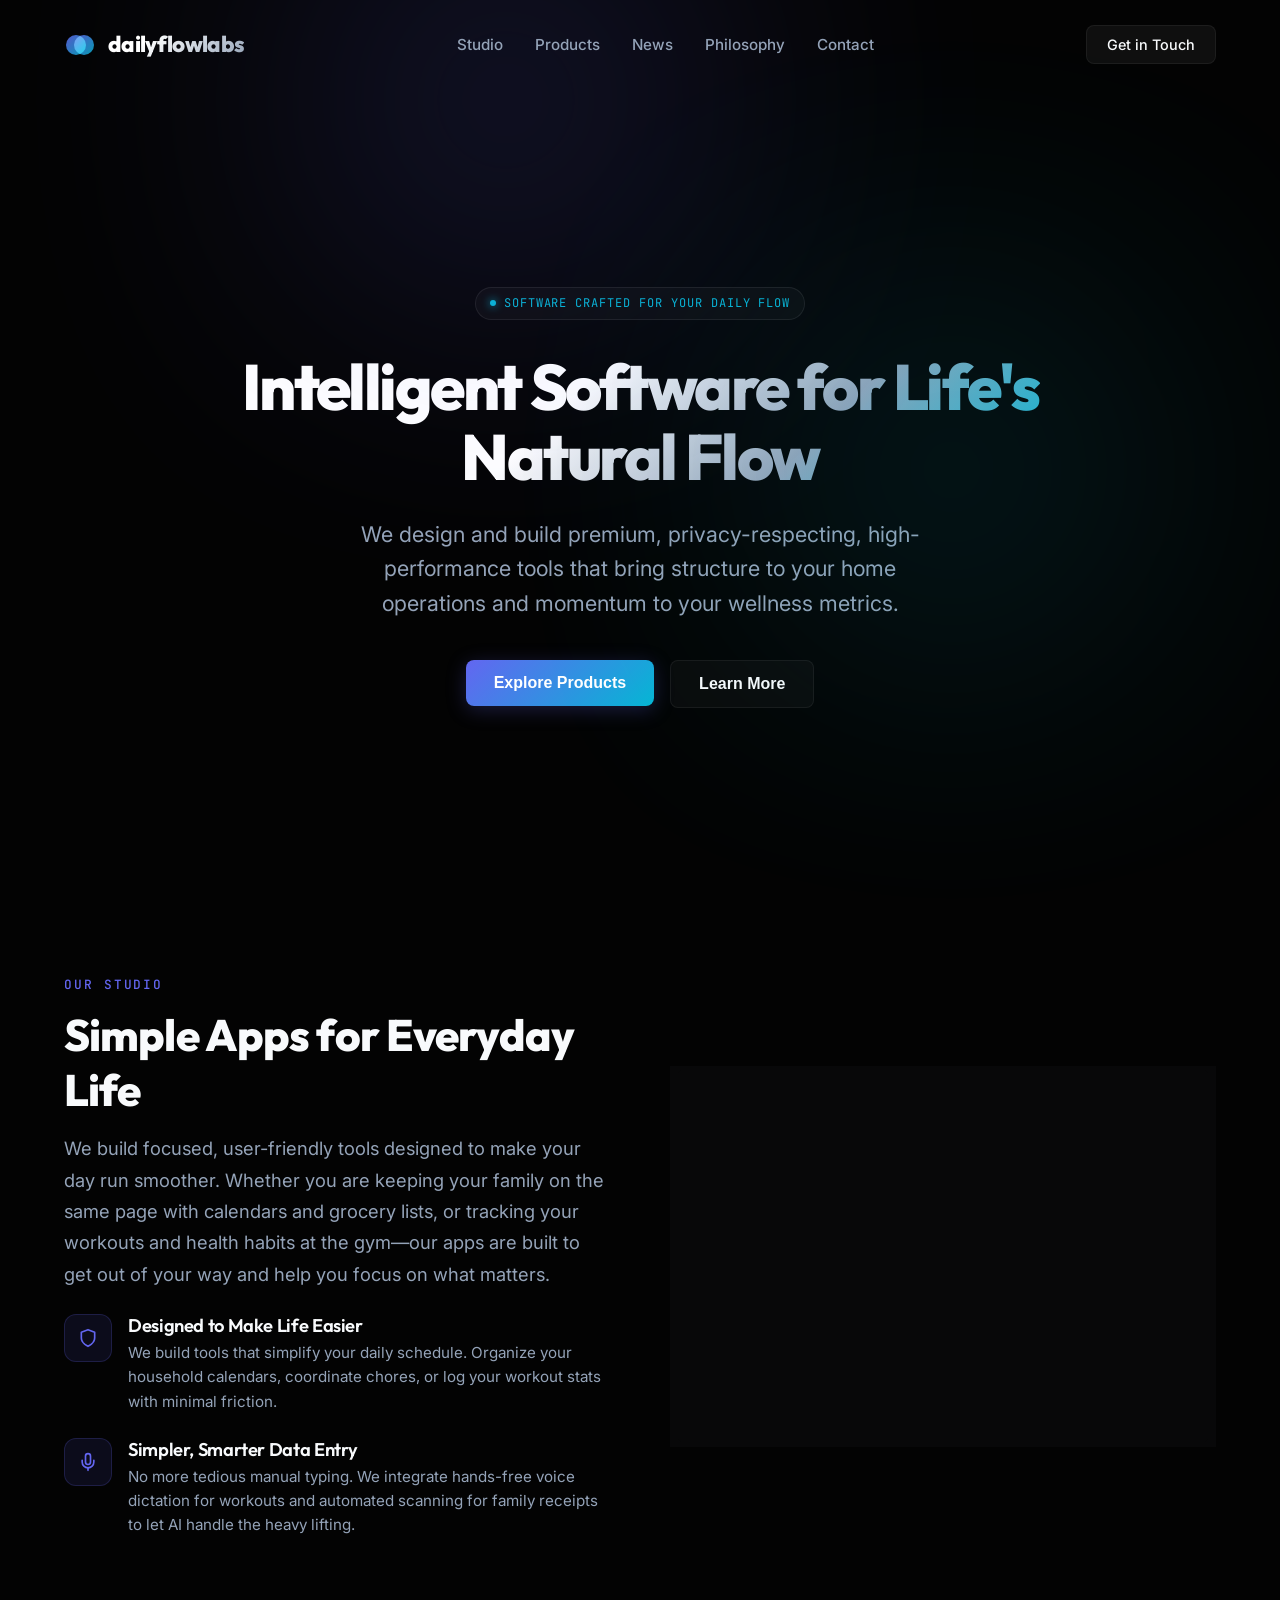
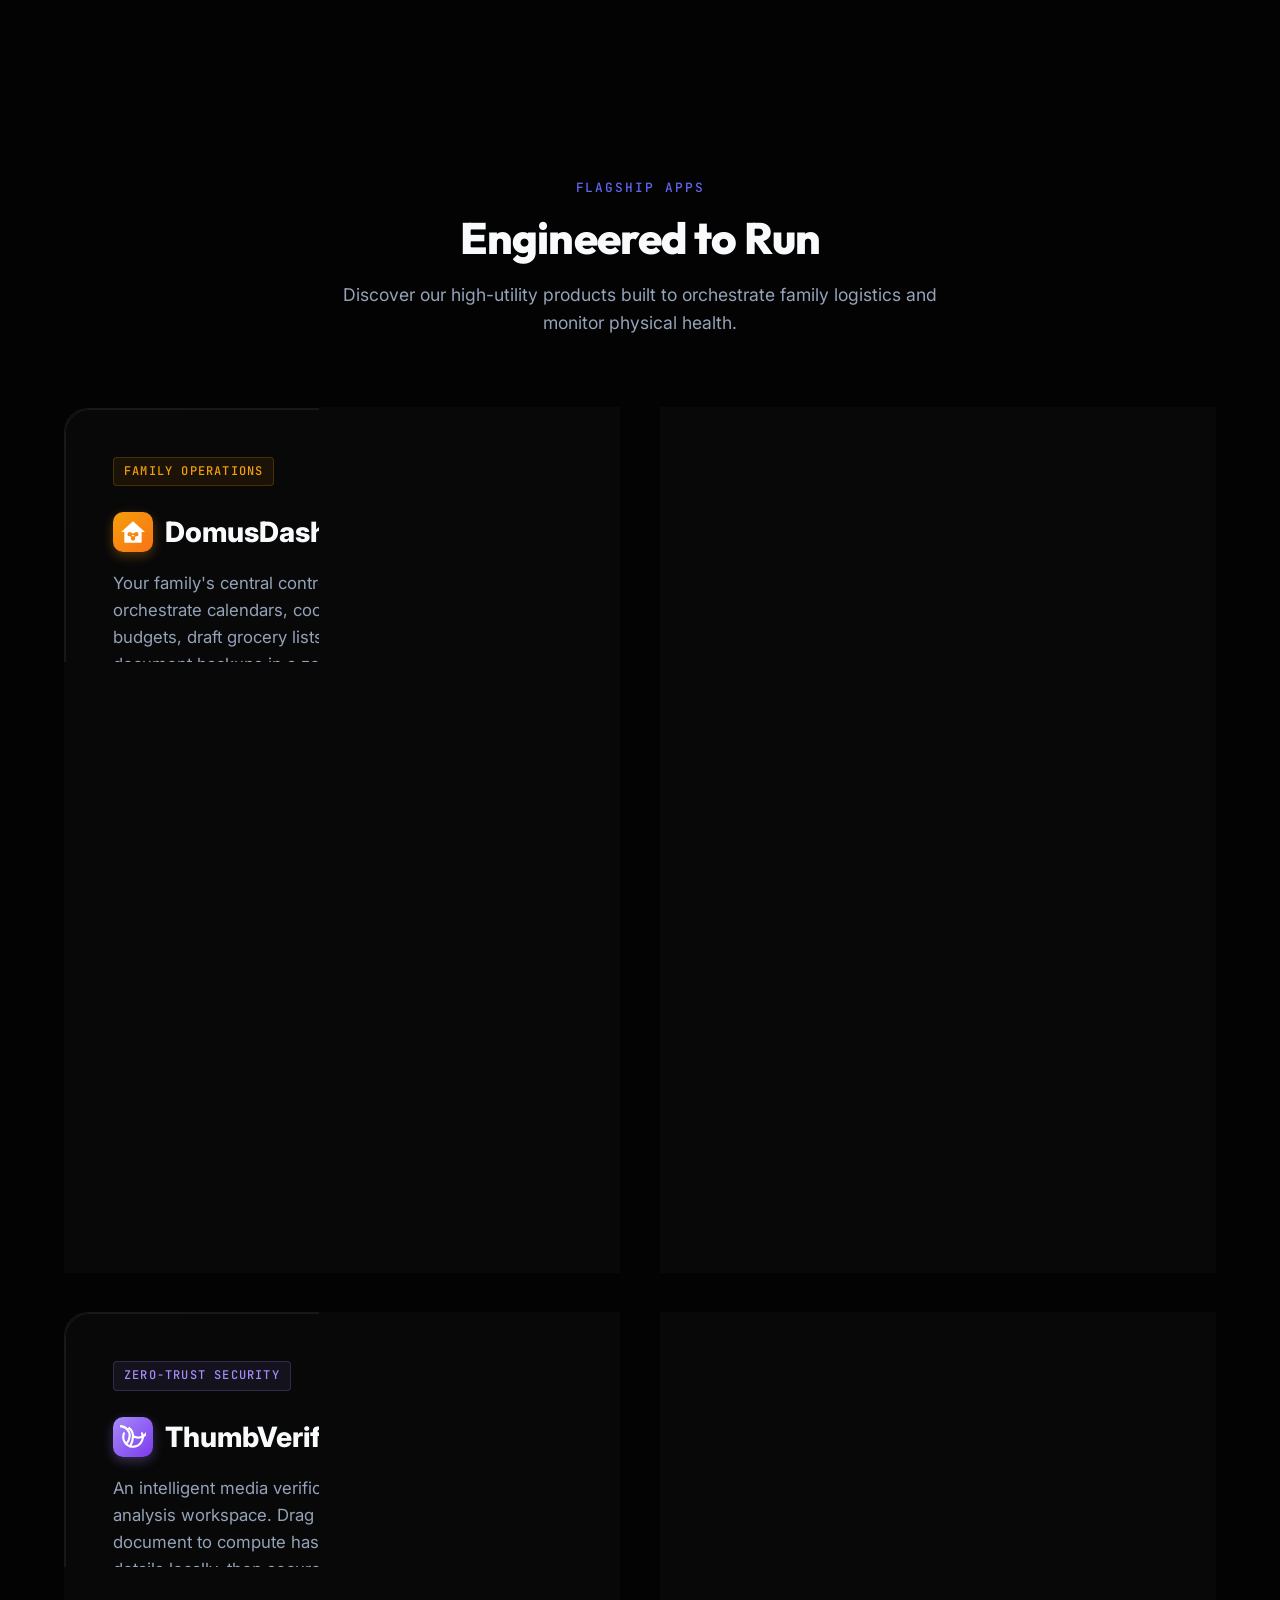
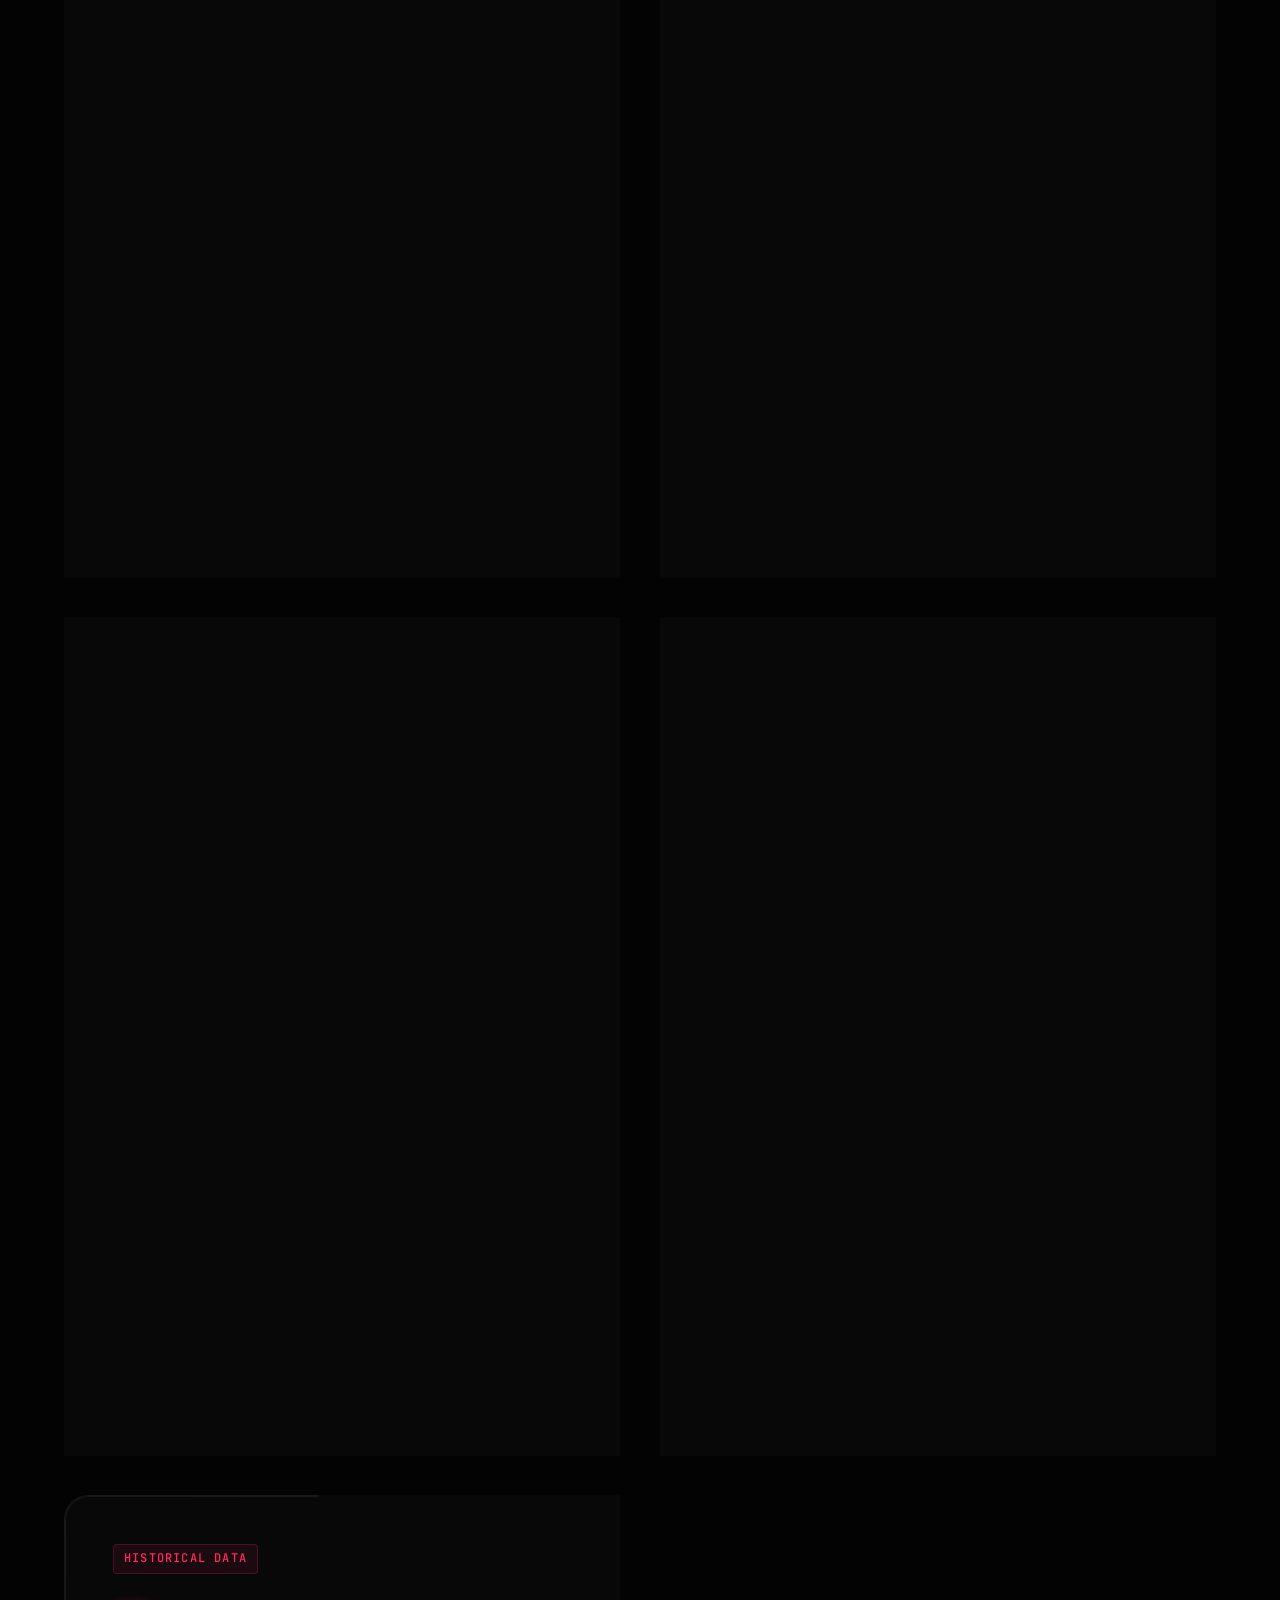
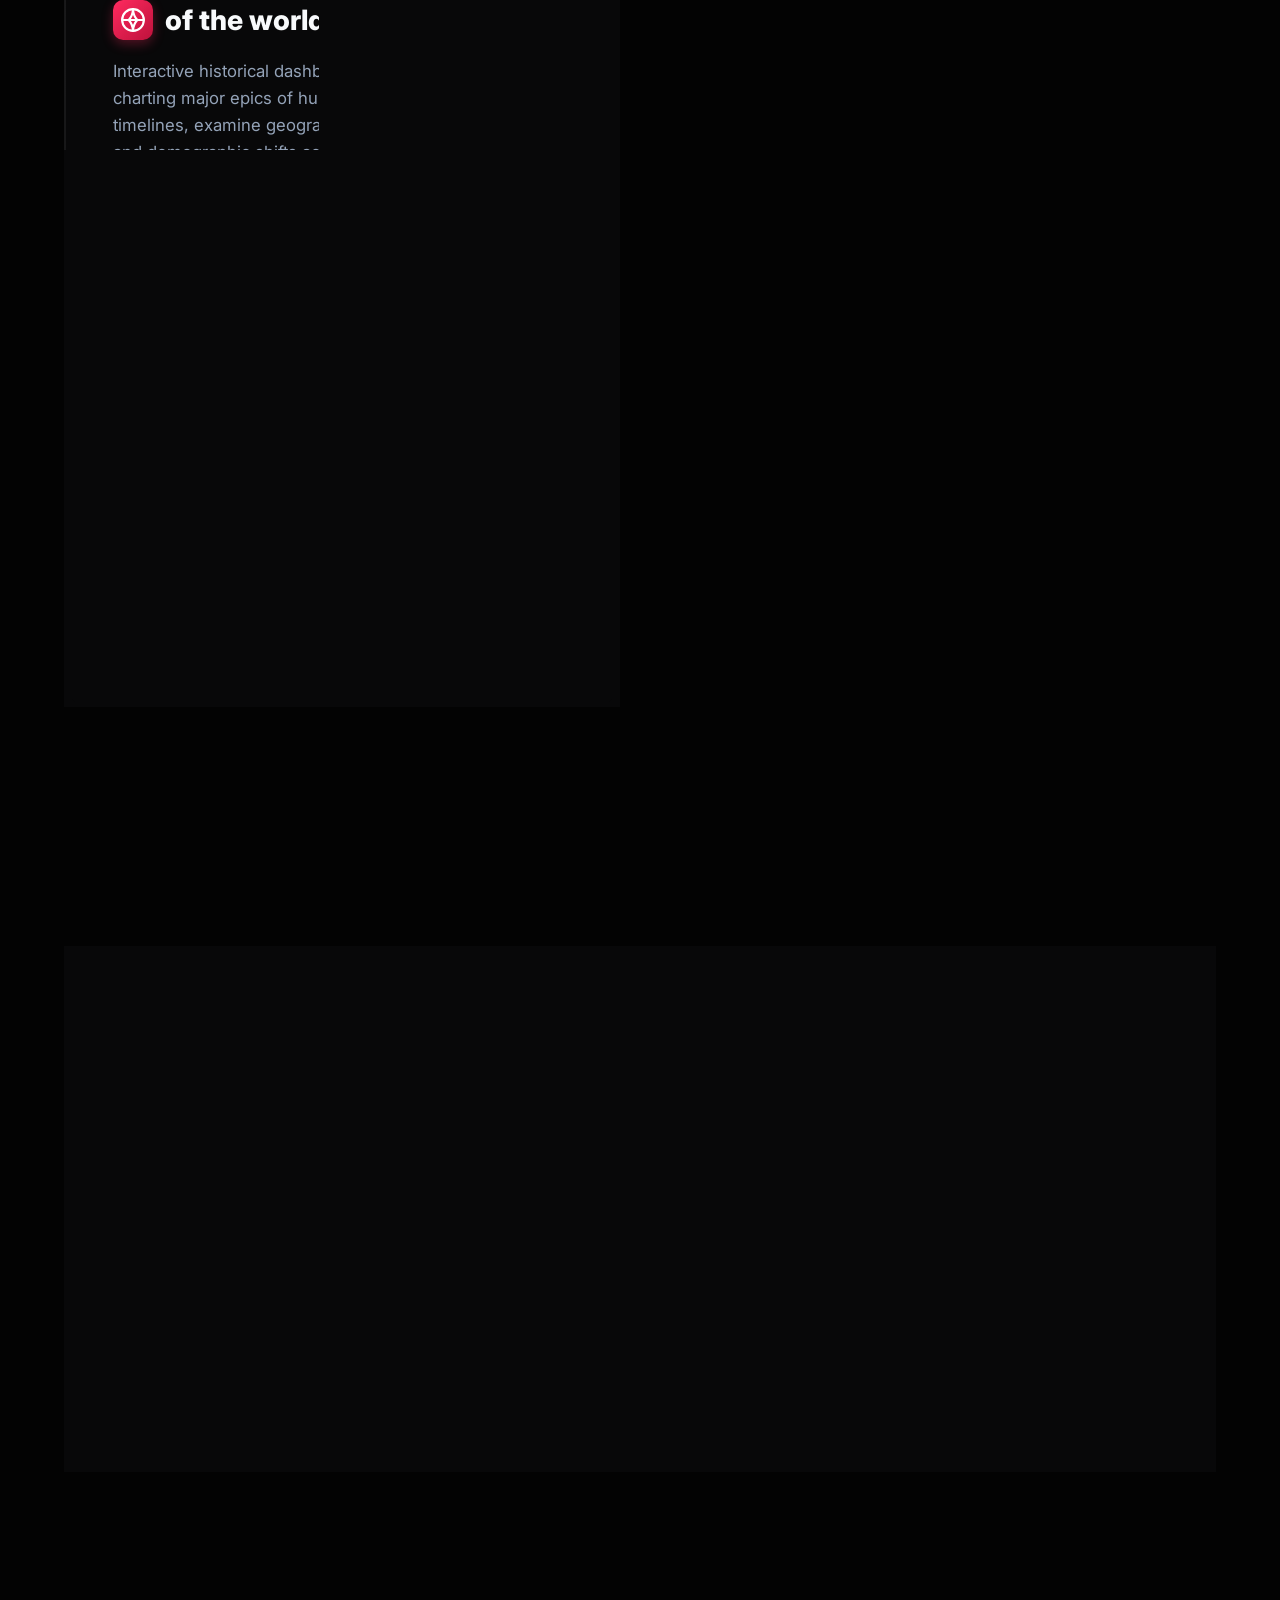
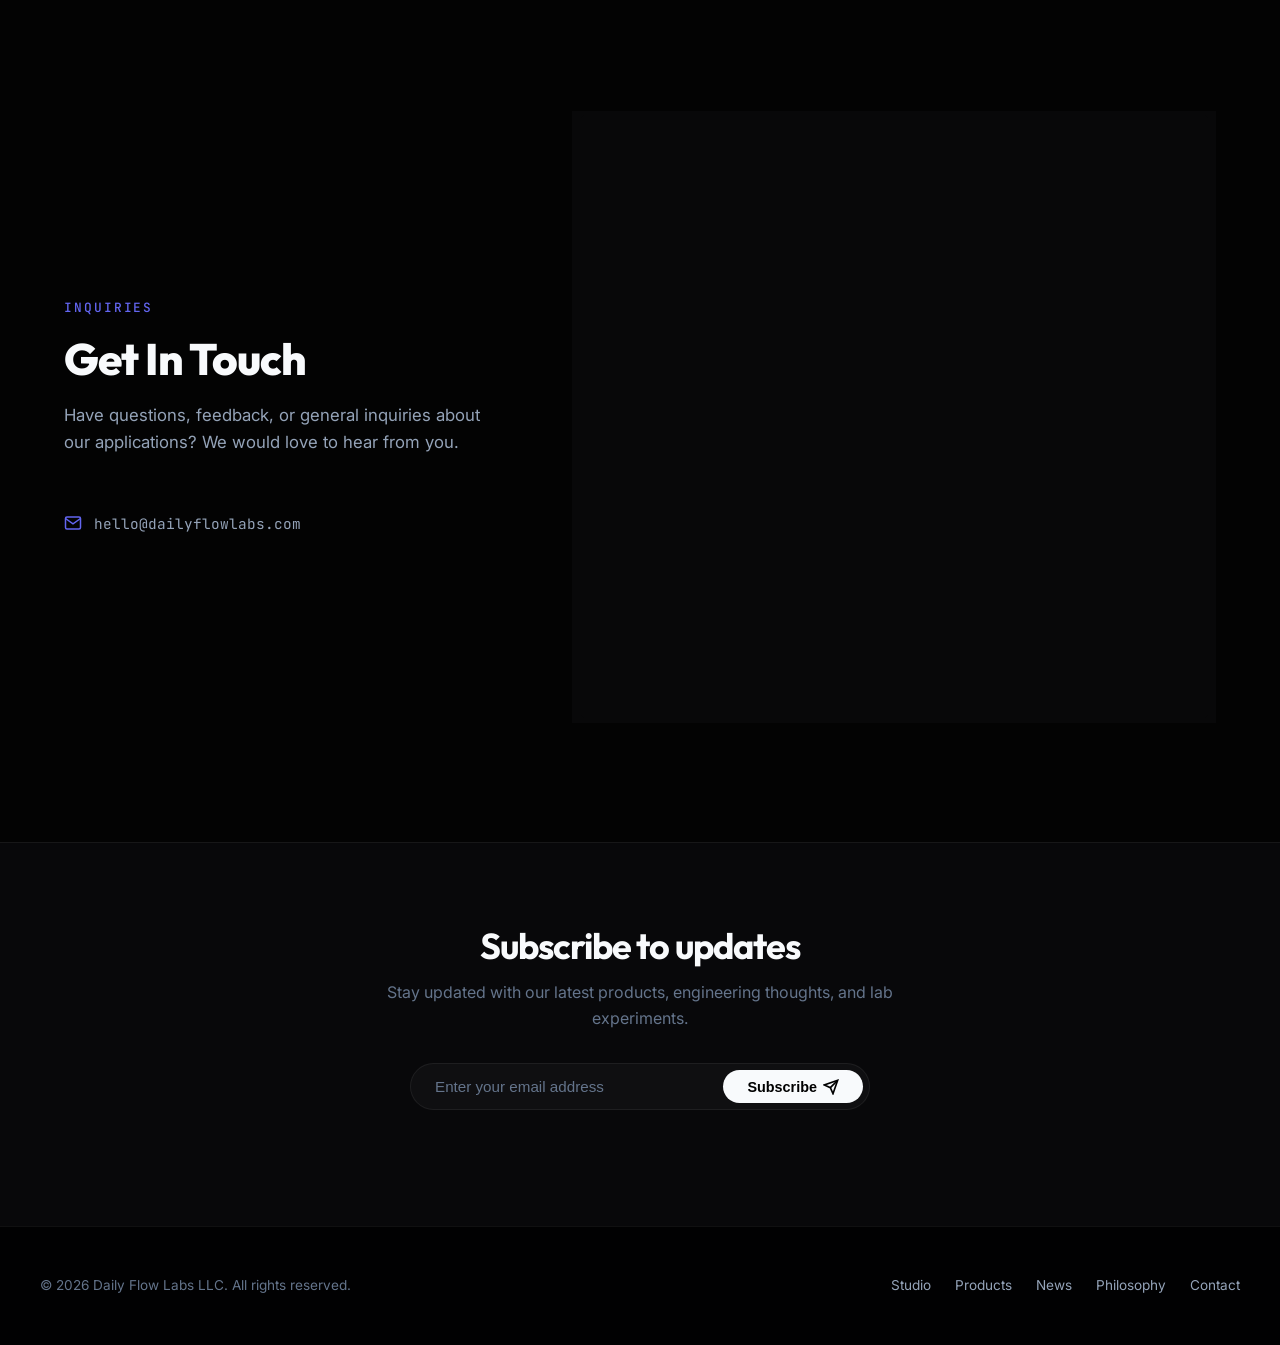
==== index.html @ 5fb2f98e "Add branding assets, favicons, OG cover, logo.png, and add Blueprint Converter & of the world produc" ====
<!DOCTYPE html>
<html lang="en">
<head>
  <!-- Google tag (gtag.js) -->
  <script async src="https://www.googletagmanager.com/gtag/js?id=G-Y9NVESWLRV"></script>
  <script>
    window.dataLayer = window.dataLayer || [];
    function gtag(){dataLayer.push(arguments);}
    gtag('js', new Date());

    gtag('config', 'G-Y9NVESWLRV');
  </script>

  <meta charset="UTF-8">
  <meta name="viewport" content="width=device-width, initial-scale=1.0">
  
  <!-- SEO Meta Tags -->
  <title>Daily Flow Labs LLC - Software Studio</title>
  <meta name="description" content="Daily Flow Labs LLC is a premium software studio crafting privacy-first, offline-capable utilities like DomusDash and IronDial to streamline your daily flow.">
  <meta name="keywords" content="Daily Flow Labs, DomusDash, IronDial, software studio, family organizer, fitness tracker, privacy-first apps, local-first apps">
  <meta name="author" content="Daily Flow Labs LLC">
  
  <!-- OpenGraph / Facebook -->
  <meta property="og:type" content="website">
  <meta property="og:url" content="https://dailyflowlabs.com/">
  <meta property="og:title" content="Daily Flow Labs LLC - Software Studio">
  <meta property="og:description" content="Crafting privacy-first, high-performance daily utilities. Home of DomusDash and IronDial.">
  <meta property="og:image" content="https://dailyflowlabs.com/assets/og-cover.png">

  <!-- Twitter -->
  <meta property="twitter:card" content="summary_large_image">
  <meta property="twitter:url" content="https://dailyflowlabs.com/">
  <meta property="twitter:title" content="Daily Flow Labs LLC - Software Studio">
  <meta property="twitter:description" content="Crafting privacy-first, high-performance daily utilities. Home of DomusDash and IronDial.">
  <meta property="twitter:image" content="https://dailyflowlabs.com/assets/og-cover.png">

  <!-- Favicons & Manifest -->
  <link rel="icon" type="image/x-icon" href="/favicon.ico">
  <link rel="icon" type="image/svg+xml" href="/assets/favicon.svg">
  <link rel="icon" type="image/png" sizes="32x32" href="/assets/favicon-32x32.png">
  <link rel="icon" type="image/png" sizes="16x16" href="/assets/favicon-16x16.png">
  <link rel="apple-touch-icon" sizes="180x180" href="/assets/apple-touch-icon.png">
  <link rel="manifest" href="/site.webmanifest">

  <!-- Style Sheets -->
  <link rel="stylesheet" href="index.css">
  
  <!-- Scripts -->
  <script src="app.js" defer></script>

  <!-- Structured Data JSON-LD for Software Products -->
  <script type="application/ld+json">
  {
    "@context": "https://schema.org",
    "@graph": [
      {
        "@type": "SoftwareApplication",
        "@id": "https://domusdash.com",
        "name": "DomusDash",
        "url": "https://domusdash.com",
        "applicationCategory": "BusinessApplication",
        "operatingSystem": "All",
        "description": "Your family's central control dashboard. Securely orchestrate calendars, coordinate chores, manage joint budgets, draft grocery lists, and safe-keep sensitive document backups in a zero-knowledge, end-to-end encrypted storage vault."
      },
      {
        "@type": "SoftwareApplication",
        "@id": "https://irondial.app",
        "name": "IronDial",
        "url": "https://irondial.app",
        "applicationCategory": "HealthApplication",
        "operatingSystem": "All",
        "description": "A high-performance workout companion and metric analyzer. Effortlessly log training sessions hands-free using voice transcription, monitor hormone and blood pressure trends, map supplement cycles, and hit custom dietary goals."
      },
      {
        "@type": "SoftwareApplication",
        "@id": "https://thumbverify.com",
        "name": "ThumbVerify",
        "url": "https://thumbverify.com",
        "applicationCategory": "SecurityApplication",
        "operatingSystem": "All",
        "description": "An intelligent media verification and cryptographic analysis workspace. Compute hash signatures and check EXIF details locally, then securely process files through Gemini AI to generate automated, context-aware integrity reports."
      },
      {
        "@type": "SoftwareApplication",
        "@id": "https://localredactpdf.com",
        "name": "LocalRedactPDF",
        "url": "https://localredactpdf.com",
        "applicationCategory": "UtilitiesApplication",
        "operatingSystem": "All",
        "description": "Completely redact tax returns, medical files, SSNs, and metadata locally in your browser sandbox using high-performance WebAssembly. Rendered coordinates are burned directly into the PDF canvas, ensuring redacted content is mathematically unrecoverable."
      },
      {
        "@type": "SoftwareApplication",
        "@id": "https://shortcodeicons.com",
        "name": "ShortCodeIcons",
        "url": "https://shortcodeicons.com",
        "applicationCategory": "DeveloperApplication",
        "operatingSystem": "All",
        "description": "A developer-focused directory of optimized inline SVG assets copyable in multiple shortcode styles (HTML, JSX, Markdown, CSS) supporting search and live color customizer."
      },
      {
        "@type": "SoftwareApplication",
        "@id": "https://blueprintconverter.com",
        "name": "Blueprint Converter",
        "url": "https://blueprintconverter.com",
        "applicationCategory": "UtilitiesApplication",
        "operatingSystem": "All",
        "description": "A local-first file and image converter web application. Convert PDF, HEIC, WebP, PNG, JPG, and SVG files entirely client-side without uploading data to any external server."
      },
      {
        "@type": "SoftwareApplication",
        "@id": "https://oftheworld.io",
        "name": "of the world",
        "url": "https://oftheworld.io",
        "applicationCategory": "EducationalApplication",
        "operatingSystem": "All",
        "description": "Interactive historical dashboards, chronological databases, and 3D globe mapping tools charting major epics of human history."
      }
    ]
  }
  </script>
</head>
<body>

  <!-- Background Orbs -->
  <div class="orb orb-primary"></div>
  <div class="orb orb-secondary"></div>

  <!-- Header -->
  <header>
    <div class="header-container">
      <a href="#home" class="logo-wrapper" id="logo-link">
        <div class="logo-symbol"></div>
        <span class="logo-text">dailyflowlabs</span>
      </a>
      <nav>
        <ul class="nav-menu">
          <li><a href="#about" class="nav-link">Studio</a></li>
          <li><a href="#products" class="nav-link">Products</a></li>
          <li><a href="news.html" class="nav-link">News</a></li>
          <li><a href="#philosophy" class="nav-link">Philosophy</a></li>
          <li><a href="#contact" class="nav-link">Contact</a></li>
        </ul>
      </nav>
      <a href="#contact">
        <button class="btn-contact">Get in Touch</button>
      </a>
    </div>
  </header>

  <main>
    <!-- Hero Section -->
    <section class="hero" id="home">
      <div class="hero-content">
        <div class="hero-badge">
          <span></span> Software crafted for your daily flow
        </div>
        <h1 class="hero-title text-gradient">Intelligent Software for Life's Natural Flow</h1>
        <p class="hero-subtitle">
          We design and build premium, privacy-respecting, high-performance tools that bring structure to your home operations and momentum to your wellness metrics.
        </p>
        <div class="hero-actions">
          <a href="#products">
            <button class="btn-primary">Explore Products</button>
          </a>
          <a href="#about">
            <button class="btn-secondary">Learn More</button>
          </a>
        </div>
    </section>

    <!-- Studio Mission / About Section -->
    <section class="section container native-reveal reveal" id="about">
      <div class="about-grid">
        <div>
          <span class="section-tag">Our Studio</span>
          <h2 class="section-title">Simple Apps for Everyday Life</h2>
          <p class="about-feature-desc" style="margin-bottom: 24px; font-size: 1.15rem; line-height: 1.7;">
            We build focused, user-friendly tools designed to make your day run smoother. Whether you are keeping your family on the same page with calendars and grocery lists, or tracking your workouts and health habits at the gym—our apps are built to get out of your way and help you focus on what matters.
          </p>
          <div class="about-features">
            <div class="about-feature">
              <div class="about-feature-icon">
                <svg width="20" height="20" viewBox="0 0 24 24" fill="none" stroke="currentColor" stroke-width="2" stroke-linecap="round" stroke-linejoin="round"><path d="M12 22s8-4 8-10V5l-8-3-8 3v7c0 6 8 10 8 10z"/></svg>
              </div>
              <div>
                <h3 class="about-feature-title">Designed to Make Life Easier</h3>
                <p class="about-feature-desc">We build tools that simplify your daily schedule. Organize your household calendars, coordinate chores, or log your workout stats with minimal friction.</p>
              </div>
            </div>
            <div class="about-feature">
              <div class="about-feature-icon">
                <svg width="20" height="20" viewBox="0 0 24 24" fill="none" stroke="currentColor" stroke-width="2" stroke-linecap="round" stroke-linejoin="round"><path d="M12 2a3 3 0 0 0-3 3v7a3 3 0 0 0 6 0V5a3 3 0 0 0-3-3Z"/><path d="M19 10v2a7 7 0 0 1-14 0v-2"/><line x1="12" y1="19" x2="12" y2="22"/></svg>
              </div>
              <div>
                <h3 class="about-feature-title">Simpler, Smarter Data Entry</h3>
                <p class="about-feature-desc">No more tedious manual typing. We integrate hands-free voice dictation for workouts and automated scanning for family receipts to let AI handle the heavy lifting.</p>
              </div>
            </div>
          </div>
        </div>
        
        <div class="about-visual">
          <div class="about-visual-container">
            <!-- Left bubble (Family) -->
            <div class="about-bubble about-bubble-domus">
              <div style="width: 36px; height: 36px; border-radius: 8px; background: linear-gradient(135deg, var(--accent-domus), #f97316); display: grid; place-items: center; color: white; padding: 6px;">
                <svg viewBox="0 0 24 24" fill="currentColor" style="width: 100%; height: 100%;">
                  <mask id="domus-mask-bubble">
                    <rect width="24" height="24" fill="white" />
                    <circle cx="9" cy="14" r="2" fill="black" />
                    <circle cx="15" cy="14" r="2" fill="black" />
                    <circle cx="12" cy="18" r="2" fill="black" />
                    <path d="M9 14L15 14M9 14L12 18M15 14L12 18" stroke="black" stroke-width="1.5" />
                  </mask>
                  <path d="M12 2L1 12H4V21C4 21.5523 4.44772 22 5 22H19C19.5523 22 20 21.5523 20 21V12H23L12 2Z" mask="url(#domus-mask-bubble)" />
                </svg>
              </div>
              <div>
                <div style="font-weight: 700; font-size: 0.95rem; color: #fff; margin-bottom: 2px;">DomusDash</div>
                <div style="font-size: 0.72rem; color: var(--text-secondary);">Family Organizer</div>
              </div>
            </div>
            
            <!-- Right bubble (Workouts) -->
            <div class="about-bubble about-bubble-iron">
              <div style="width: 36px; height: 36px; border-radius: 8px; background: linear-gradient(135deg, var(--accent-iron), #0284c7); display: grid; place-items: center; color: white; padding: 7px;">
                <svg viewBox="0 0 100 100" fill="none" stroke="currentColor" stroke-width="4.5" style="width: 100%; height: 100%;">
                  <circle cx="50" cy="50" r="42" stroke-width="5.5"/>
                  <circle cx="50" cy="50" r="26" stroke-width="2.5"/>
                  <circle cx="50" cy="50" r="14" stroke-width="5.5"/>
                  <line x1="50" y1="50" x2="60" y2="40" stroke-width="5.5" stroke-linecap="round"/>
                  <circle cx="50" cy="50" r="2.5" fill="currentColor"/>
                </svg>
              </div>
              <div>
                <div style="font-weight: 700; font-size: 0.95rem; color: #fff; margin-bottom: 2px;">IronDial</div>
                <div style="font-size: 0.72rem; color: var(--text-secondary);">Workout Metrics</div>
              </div>
            </div>
          </div>
        </div>
      </div>
    </section>

    <!-- Products Section -->
    <section class="section container native-reveal reveal" id="products">
      <div class="section-header">
        <span class="section-tag">Flagship Apps</span>
        <h2 class="section-title">Engineered to Run</h2>
        <p class="section-description">Discover our high-utility products built to orchestrate family logistics and monitor physical health.</p>
      </div>

      <div class="products-grid">
        <!-- PRODUCT 1: DomusDash -->
        <div class="product-card product-card-domus">
          <div class="product-header">
            <div class="product-tag product-tag-domus">Family Operations</div>
            <svg width="20" height="20" viewBox="0 0 24 24" fill="none" stroke="var(--accent-domus)" stroke-width="2"><path d="M3 9l9-7 9 7v11a2 2 0 0 1-2 2H5a2 2 0 0 1-2-2z"/><polyline points="9 22 9 12 15 12 15 22"/></svg>
          </div>
          <div class="product-logo">
            <div class="product-logo-icon product-logo-icon-domus" style="padding: 7px;">
              <svg viewBox="0 0 24 24" fill="currentColor" style="width: 100%; height: 100%;">
                <mask id="domus-mask-card">
                  <rect width="24" height="24" fill="white" />
                  <circle cx="9" cy="14" r="2" fill="black" />
                  <circle cx="15" cy="14" r="2" fill="black" />
                  <circle cx="12" cy="18" r="2" fill="black" />
                  <path d="M9 14L15 14M9 14L12 18M15 14L12 18" stroke="black" stroke-width="1.5" />
                </mask>
                <path d="M12 2L1 12H4V21C4 21.5523 4.44772 22 5 22H19C19.5523 22 20 21.5523 20 21V12H23L12 2Z" mask="url(#domus-mask-card)" />
              </svg>
            </div>
            <span class="product-name">DomusDash</span>
          </div>
          <p class="product-description">
            Your family's central control dashboard. Securely orchestrate calendars, coordinate chores, manage joint budgets, draft grocery lists, and safe-keep sensitive document backups in a zero-knowledge, end-to-end encrypted storage vault. Includes advanced AI scanning for bills and items.
          </p>
          <div class="product-features">
            <span class="product-feature-tag">AI Receipt Scanner</span>
            <span class="product-feature-tag">Shared Calendars</span>
            <span class="product-feature-tag">E2EE Password Vault</span>
            <span class="product-feature-tag">Chore Allocations</span>
            <span class="product-feature-tag">Joint Budget Tracker</span>
          </div>
          
          <!-- Mockup Frame -->
          <div class="product-mockup">
            <div class="mockup-domus-grid">
              <div class="mockup-card">
                <span class="mockup-card-title">Shared Calendar</span>
                <div class="mockup-calendar">
                  <div class="calendar-row">
                    <span>Dentist Appt.</span>
                    <span class="calendar-time">09:00 AM</span>
                  </div>
                  <div class="calendar-row">
                    <span>Soccer Practice</span>
                    <span class="calendar-time">04:30 PM</span>
                  </div>
                  <div class="calendar-row">
                    <span>Family Dinner</span>
                    <span class="calendar-time">06:45 PM</span>
                  </div>
                </div>
              </div>
              <div class="mockup-card">
                <span class="mockup-card-title">Daily Chores</span>
                <div class="mockup-chores">
                  <div class="chore-row">
                    <span class="chore-check chore-check-checked"></span>
                    <span class="chore-text-done">Take out bins</span>
                  </div>
                  <div class="chore-row">
                    <span class="chore-check"></span>
                    <span>Feed the dog</span>
                  </div>
                  <div class="chore-row">
                    <span class="chore-check"></span>
                    <span>Load dishwasher</span>
                  </div>
                </div>
              </div>
            </div>
          </div>

          <a href="https://domusdash.com" target="_blank" rel="noopener noreferrer" class="product-cta product-cta-domus">
            Open DomusDash
            <svg width="16" height="16" viewBox="0 0 24 24" fill="none" stroke="currentColor" stroke-width="2.5"><polyline points="9 18 15 12 9 6"/></svg>
          </a>
        </div>

        <!-- PRODUCT 2: IronDial -->
        <div class="product-card product-card-iron">
          <div class="product-header">
            <div class="product-tag product-tag-iron">Athletic Metrics</div>
            <svg width="20" height="20" viewBox="0 0 24 24" fill="none" stroke="var(--accent-iron)" stroke-width="2"><path d="M4 15s1-1 4-1 5 2 8 2 4-1 4-1V3s-1 1-4 1-5-2-8-2-4 1-4 1z"/><line x1="4" y1="22" x2="4" y2="15"/></svg>
          </div>
          <div class="product-logo">
            <div class="product-logo-icon product-logo-icon-iron" style="padding: 8px;">
              <svg viewBox="0 0 100 100" fill="none" stroke="currentColor" stroke-width="4.5" style="width: 100%; height: 100%;">
                <circle cx="50" cy="50" r="42" stroke-width="5.5"/>
                <circle cx="50" cy="50" r="26" stroke-width="2.5"/>
                <circle cx="50" cy="50" r="14" stroke-width="5.5"/>
                <line x1="50" y1="50" x2="60" y2="40" stroke-width="5.5" stroke-linecap="round"/>
                <circle cx="50" cy="50" r="2.5" fill="currentColor"/>
              </svg>
            </div>
            <span class="product-name">IronDial</span>
          </div>
          <p class="product-description">
            A high-performance workout companion and metric analyzer. Effortlessly log training sessions hands-free using voice transcription, monitor hormone and blood pressure trends, map supplement cycles, and hit custom dietary goals. Engineered to capture data without interrupting your workout.
          </p>
          <div class="product-features">
            <span class="product-feature-tag">Spoken Set Voice Logger</span>
            <span class="product-feature-tag">Hormone Metrics</span>
            <span class="product-feature-tag">Supplement Cycle Map</span>
            <span class="product-feature-tag">Dietary Calorie/Macro Logs</span>
            <span class="product-feature-tag">Vitals Tracker</span>
          </div>
          
          <!-- Mockup Frame -->
          <div class="product-mockup">
            <div class="mockup-iron-grid">
              <div class="mockup-card mockup-vital-card">
                <span class="mockup-card-title">Latest Vitals</span>
                <div class="mockup-vital-num">785 <span>ng/dL</span></div>
                <span style="font-size: 0.65rem; color: var(--text-muted); display: block; margin-top: 4px;">Testosterone Level</span>
                <div style="font-size: 0.72rem; color: var(--text-secondary); margin-top: 8px; border-top: 1px solid rgba(255,255,255,0.04); padding-top: 6px;">
                  Weight: 184 lbs
                </div>
              </div>
              <div class="mockup-card">
                <span class="mockup-card-title">Training Log</span>
                <div class="mockup-workout-list">
                  <div class="workout-item">
                    <span>Bench Press</span>
                    <span class="workout-sets">4s x 8r</span>
                  </div>
                  <div class="workout-item">
                    <span>Barbell Squats</span>
                    <span class="workout-sets">3s x 10r</span>
                  </div>
                  <div class="workout-item">
                    <span>Deadlifts</span>
                    <span class="workout-sets">1s x 5r</span>
                  </div>
                </div>
              </div>
            </div>
          </div>

          <a href="https://irondial.app" target="_blank" rel="noopener noreferrer" class="product-cta product-cta-iron">
            Explore IronDial
            <svg width="16" height="16" viewBox="0 0 24 24" fill="none" stroke="currentColor" stroke-width="2.5"><polyline points="9 18 15 12 9 6"/></svg>
          </a>
        </div>

        <!-- PRODUCT 3: ThumbVerify -->
        <div class="product-card product-card-thumbverify">
          <div class="product-header">
            <div class="product-tag product-tag-thumbverify">Zero-Trust Security</div>
            <svg width="20" height="20" viewBox="0 0 24 24" fill="none" stroke="var(--accent-thumbverify)" stroke-width="2"><path d="M12 22s8-4 8-10V5l-8-3-8 3v7c0 6 8 10 8 10z"/></svg>
          </div>
          <div class="product-logo">
            <div class="product-logo-icon product-logo-icon-thumbverify" style="padding: 7px;">
              <svg viewBox="0 0 24 24" fill="none" stroke="currentColor" stroke-width="2" stroke-linecap="round" stroke-linejoin="round" style="width: 100%; height: 100%;">
                <path d="M12 11c0 3.517-1.009 6.799-2.753 9.571m-3.44-2.04l.054-.09A13.916 13.916 0 009 11a9 9 0 10-18 0c0 1.29.18 2.536.518 3.715M12 11a9 9 0 0013.918-7.715M12 11c0-2.924-1.39-5.523-3.535-7.183"/>
                <path d="M12 21a9.003 9.003 0 008.313-12.43M12 21a9.003 9.003 0 01-8.313-12.43"/>
              </svg>
            </div>
            <span class="product-name">ThumbVerify</span>
          </div>
          <p class="product-description">
            An intelligent media verification and cryptographic analysis workspace. Drag and drop any image, video, or document to compute hash signatures and check EXIF details locally, then securely upload files to Gemini AI to generate an automated, context-aware visual integrity report.
          </p>
          <div class="product-features">
            <span class="product-feature-tag">Gemini AI Analysis Reports</span>
            <span class="product-feature-tag">EXIF Metadata Inspector</span>
            <span class="product-feature-tag">Visual Entropy Differences</span>
            <span class="product-feature-tag">SHA-256 / SHA-512 Support</span>
            <span class="product-feature-tag">Secure Cloud Processing</span>
          </div>
          
          <!-- Mockup Frame -->
          <div class="product-mockup">
            <div class="mockup-thumbverify-container">
              <div class="thumbverify-dropzone" id="thumbverify-dropzone">
                <svg width="24" height="24" viewBox="0 0 24 24" fill="none" stroke="currentColor" stroke-width="2" stroke-linecap="round" stroke-linejoin="round"><path d="M21 15v4a2 2 0 0 1-2 2H5a2 2 0 0 1-2-2v-4"/><polyline points="17 8 12 3 7 8"/><line x1="12" y1="3" x2="12" y2="15"/></svg>
                <div class="thumbverify-status-title">Drop File Here</div>
                <div class="thumbverify-status-desc">Click or drag image</div>
              </div>
              <div class="thumbverify-results">
                <div class="thumbverify-row" id="tv-row-1">
                  <span class="thumbverify-indicator"></span>
                  <span>Hashing algorithm</span>
                </div>
                <div class="thumbverify-row" id="tv-row-2">
                  <span class="thumbverify-indicator"></span>
                  <span>Extracting EXIF data</span>
                </div>
                <div class="thumbverify-row" id="tv-row-3">
                  <span class="thumbverify-indicator"></span>
                  <span>Checksum Match</span>
                </div>
              </div>
            </div>
          </div>

          <a href="https://thumbverify.com" target="_blank" rel="noopener noreferrer" class="product-cta product-cta-thumbverify">
            Verify Your Files
            <svg width="16" height="16" viewBox="0 0 24 24" fill="none" stroke="currentColor" stroke-width="2.5"><polyline points="9 18 15 12 9 6"/></svg>
          </a>
        </div>

        <!-- PRODUCT 4: LocalRedactPDF -->
        <div class="product-card product-card-redact">
          <div class="product-header">
            <div class="product-tag product-tag-redact">Privacy Operations</div>
            <svg width="20" height="20" viewBox="0 0 24 24" fill="none" stroke="var(--accent-redact)" stroke-width="2"><path d="M14 2H6a2 2 0 0 0-2 2v16a2 2 0 0 0 2 2h12a2 2 0 0 0 2-2V8z"/><polyline points="14 2 14 8 20 8"/><line x1="16" y1="13" x2="8" y2="13" stroke-width="2"/><line x1="16" y1="17" x2="8" y2="17"/></svg>
          </div>
          <div class="product-logo">
            <div class="product-logo-icon product-logo-icon-redact" style="padding: 8px;">
              <svg viewBox="0 0 24 24" fill="none" stroke="currentColor" stroke-width="2" stroke-linecap="round" stroke-linejoin="round" style="width: 100%; height: 100%;">
                <path d="M14 2H6a2 2 0 0 0-2 2v16a2 2 0 0 0 2 2h12a2 2 0 0 0 2-2V8z"/>
                <polyline points="14 2 14 8 20 8"/>
                <line x1="16" y1="13" x2="8" y2="13" stroke-width="3"/>
                <line x1="16" y1="17" x2="8" y2="17"/>
              </svg>
            </div>
            <span class="product-name">LocalRedactPDF</span>
          </div>
          <p class="product-description">
            Your document shredder for the modern web. Completely redact tax returns, medical files, SSNs, and metadata locally in your browser sandbox using high-performance WebAssembly. Rendered coordinates are burned directly into the PDF canvas, ensuring redacted content is mathematically unrecoverable.
          </p>
          <div class="product-features">
            <span class="product-feature-tag">WebAssembly Processing</span>
            <span class="product-feature-tag">Regex-Based Auto-Redact</span>
            <span class="product-feature-tag">Canvas Flattening (Uncopyable)</span>
            <span class="product-feature-tag">Metadata Scrubber</span>
            <span class="product-feature-tag">Runs Entirely Offline</span>
          </div>
          
          <!-- Mockup Frame -->
          <div class="product-mockup">
            <div class="mockup-redact-container">
              <div class="redact-preview">
                <div class="redact-page-line" style="width: 90%;"></div>
                <div class="redact-page-line redact-page-line-sensitive" style="width: 75%;">
                  <div class="redact-black-bar" id="redact-bar-1"></div>
                </div>
                <div class="redact-page-line" style="width: 80%;"></div>
                <div class="redact-page-line redact-page-line-sensitive" style="width: 60%;">
                  <div class="redact-black-bar" id="redact-bar-2"></div>
                </div>
                <div class="redact-page-line" style="width: 85%;"></div>
              </div>
              <div class="redact-toggles">
                <div class="redact-toggle-row">
                  <span>Auto-Redact SSNs</span>
                  <div class="redact-switch" id="redact-switch-ssn"></div>
                </div>
                <div class="redact-toggle-row">
                  <span>Filter Emails</span>
                  <div class="redact-switch" id="redact-switch-email"></div>
                </div>
                <div class="redact-toggle-row">
                  <span>Scrub Metadata</span>
                  <div class="redact-switch" id="redact-switch-meta"></div>
                </div>
              </div>
            </div>
          </div>

          <a href="https://localredactpdf.com" target="_blank" rel="noopener noreferrer" class="product-cta product-cta-redact">
            Redact Document
            <svg width="16" height="16" viewBox="0 0 24 24" fill="none" stroke="currentColor" stroke-width="2.5"><polyline points="9 18 15 12 9 6"/></svg>
          </a>
        </div>

        <!-- PRODUCT 5: ShortCodeIcons -->
        <div class="product-card product-card-icons">
          <div class="product-header">
            <div class="product-tag product-tag-icons">Developer Utility</div>
            <svg width="20" height="20" viewBox="0 0 24 24" fill="none" stroke="var(--accent-icons)" stroke-width="2"><polyline points="16 18 22 12 16 6"/><polyline points="8 6 2 12 8 18"/></svg>
          </div>
          <div class="product-logo">
            <div class="product-logo-icon product-logo-icon-icons" style="padding: 7px;">
              <svg viewBox="0 0 24 24" fill="none" stroke="currentColor" stroke-width="2" stroke-linecap="round" stroke-linejoin="round" style="width: 100%; height: 100%;">
                <rect x="3" y="3" width="18" height="18" rx="2" ry="2"/>
                <circle cx="9" cy="9" r="2"/>
                <path d="M21 15l-3.086-3.086a2 2 0 0 0-2.828 0L6 21"/>
              </svg>
            </div>
            <span class="product-name">ShortCodeIcons</span>
          </div>
          <p class="product-description">
            A developer-focused directory of optimized inline SVG assets copyable in multiple shortcode styles (HTML, JSX, Markdown, CSS). Search, adjust strokes/colors, and copy pre-optimized vector paths instantly. Zero dependencies, zero CDN requests, maximum LCP performance.
          </p>
          <div class="product-features">
            <span class="product-feature-tag">SVGO-Optimized Vectors</span>
            <span class="product-feature-tag">JSX / React Components</span>
            <span class="product-feature-tag">Tailwind Customizer</span>
            <span class="product-feature-tag">Semantic Tag Search</span>
            <span class="product-feature-tag">Sub-Kilobyte Payload</span>
          </div>
          
          <!-- Mockup Frame -->
          <div class="product-mockup">
            <div class="mockup-icons-container">
              <div class="mockup-icons-left">
                <div class="icons-search-bar">Search: "home"</div>
                <div class="icons-grid-preview">
                  <div class="icons-grid-item icons-grid-item-active" id="icon-item-1">
                    <svg width="12" height="12" viewBox="0 0 24 24" fill="none" stroke="currentColor" stroke-width="2"><path d="M3 9l9-7 9 7v11a2 2 0 0 1-2 2H5a2 2 0 0 1-2-2z"/></svg>
                  </div>
                  <div class="icons-grid-item" id="icon-item-2">
                    <svg width="12" height="12" viewBox="0 0 24 24" fill="none" stroke="currentColor" stroke-width="2"><circle cx="12" cy="12" r="10"/><line x1="12" y1="8" x2="12" y2="16"/></svg>
                  </div>
                  <div class="icons-grid-item" id="icon-item-3">
                    <svg width="12" height="12" viewBox="0 0 24 24" fill="none" stroke="currentColor" stroke-width="2"><path d="M12 20h9"/><path d="M16.5 3.5a2.121 2.121 0 0 1 3 3L7 19l-4 1 1-4L16.5 3.5z"/></svg>
                  </div>
                  <div class="icons-grid-item" id="icon-item-4">
                    <svg width="12" height="12" viewBox="0 0 24 24" fill="none" stroke="currentColor" stroke-width="2"><circle cx="12" cy="12" r="3"/><path d="M19.4 15a1.65 1.65 0 0 0 .33 1.82l.06.06a2 2 0 1 1-2.83 2.83l-.06-.06a1.65 1.65 0 0 0-1.82-.33 1.65 1.65 0 0 0-1 1.51V21a2 2 0 0 1-4 0v-.09A1.65 1.65 0 0 0 9 19.4a1.65 1.65 0 0 0-1.82.33l-.06.06a2 2 0 1 1-2.83-2.83l.06-.06a1.65 1.65 0 0 0 .33-1.82 1.65 1.65 0 0 0-1.51-1H3a2 2 0 0 1 0-4h.09A1.65 1.65 0 0 0 4.6 9a1.65 1.65 0 0 0-.33-1.82l-.06-.06a2 2 0 1 1 2.83-2.83l.06.06a1.65 1.65 0 0 0 1.82.33H9a1.65 1.65 0 0 0 1-1.51V3a2 2 0 0 1 4 0v.09a1.65 1.65 0 0 0 1 1.51 1.65 1.65 0 0 0 1.82-.33l.06-.06a2 2 0 1 1 2.83 2.83l-.06.06a1.65 1.65 0 0 0-.33 1.82V9a1.65 1.65 0 0 0 1.51 1H21a2 2 0 0 1 0 4h-.09a1.65 1.65 0 0 0-1.51-1z"/></svg>
                  </div>
                </div>
              </div>
              <div class="mockup-icons-code-box">
                <div class="code-box-header">
                  <span>React Code</span>
                  <span class="code-box-copy-badge" id="icons-copy-status">Copy</span>
                </div>
                <div class="code-box-content" id="icons-code-content">&lt;Icon name="home" /&gt;</div>
              </div>
            </div>
          </div>

          <a href="https://shortcodeicons.com" target="_blank" rel="noopener noreferrer" class="product-cta product-cta-icons">
            Search Shortcode Icons
            <svg width="16" height="16" viewBox="0 0 24 24" fill="none" stroke="currentColor" stroke-width="2.5"><polyline points="9 18 15 12 9 6"/></svg>
          </a>
        </div>

        <!-- PRODUCT 6: Blueprint Converter -->
        <div class="product-card product-card-blueprint">
          <div class="product-header">
            <div class="product-tag product-tag-blueprint">Local Conversion</div>
            <svg width="20" height="20" viewBox="0 0 24 24" fill="none" stroke="var(--accent-blueprint)" stroke-width="2"><path d="M21 16V8a2 2 0 0 0-1-1.73l-7-4a2 2 0 0 0-2 0l-7 4A2 2 0 0 0 3 8v8a2 2 0 0 0 1 1.73l7 4a2 2 0 0 0 2 0l7-4A2 2 0 0 0 21 16z"/></svg>
          </div>
          <div class="product-logo">
            <div class="product-logo-icon product-logo-icon-blueprint" style="padding: 7px;">
              <svg viewBox="0 0 32 32" fill="none" stroke="currentColor" stroke-width="2.5" stroke-linecap="round" stroke-linejoin="round" style="width: 100%; height: 100%;">
                <circle cx="16" cy="16" r="11" stroke-dasharray="2 2" opacity="0.6"/>
                <path d="M24 13a8 8 0 0 0-8-8 8.7 8.7 0 0 0-6 2.4L6 11M6 6v5h5" />
                <path d="M8 19a8 8 0 0 0 8 8 8.7 8.7 0 0 0 6-2.4L26 21M26 26v-5h-5" />
              </svg>
            </div>
            <span class="product-name">Blueprint Converter</span>
          </div>
          <p class="product-description">
            A premium, local-first file and image converter web application. Convert PDF, HEIC, WebP, PNG, JPG, and SVG files entirely client-side. Zero server uploads ensure maximum privacy and data security.
          </p>
          <div class="product-features">
            <span class="product-feature-tag">100% Client-Side Processing</span>
            <span class="product-feature-tag">HEIC to JPG/PNG/WebP</span>
            <span class="product-feature-tag">PDF Page Extractor</span>
            <span class="product-feature-tag">Batch ZIP Downloads</span>
            <span class="product-feature-tag">300 DPI Rendering</span>
          </div>
          
          <!-- Mockup Frame -->
          <div class="product-mockup">
            <div class="mockup-blueprint-container">
              <div class="blueprint-file-card">
                <div class="blueprint-file-info">
                  <svg width="18" height="18" viewBox="0 0 24 24" fill="none" stroke="var(--accent-blueprint)" stroke-width="2"><path d="M14 2H6a2 2 0 0 0-2 2v16a2 2 0 0 0 2 2h12a2 2 0 0 0 2-2V8z"/><polyline points="14 2 14 8 20 8"/></svg>
                  <div>
                    <div class="blueprint-file-name">photo_sample.heic</div>
                    <div style="font-size: 0.65rem; color: var(--text-muted);">Convert to JPEG • 300 DPI</div>
                  </div>
                </div>
                <span class="blueprint-status-badge">Done 100%</span>
              </div>
              <div class="blueprint-slider-row">
                <span>Quality Slider</span>
                <span style="font-family: var(--font-mono); color: var(--accent-blueprint);">92% Compression</span>
              </div>
            </div>
          </div>

          <a href="https://blueprintconverter.com" target="_blank" rel="noopener noreferrer" class="product-cta product-cta-blueprint">
            Convert Files Locally
            <svg width="16" height="16" viewBox="0 0 24 24" fill="none" stroke="currentColor" stroke-width="2.5"><polyline points="9 18 15 12 9 6"/></svg>
          </a>
        </div>

        <!-- PRODUCT 7: of the world -->
        <div class="product-card product-card-world">
          <div class="product-header">
            <div class="product-tag product-tag-world">Historical Data</div>
            <svg width="20" height="20" viewBox="0 0 24 24" fill="none" stroke="var(--accent-world)" stroke-width="2"><circle cx="12" cy="12" r="10"/><path d="M12 2a15.3 15.3 0 0 0 4 10 15.3 15.3 0 0 0-4 10 15.3 15.3 0 0 0-4-10 15.3 15.3 0 0 0 4-10z"/><path d="M2 12h20"/></svg>
          </div>
          <div class="product-logo">
            <div class="product-logo-icon product-logo-icon-world" style="padding: 7px;">
              <svg viewBox="0 0 24 24" fill="none" stroke="currentColor" stroke-width="2" stroke-linecap="round" stroke-linejoin="round" style="width: 100%; height: 100%;">
                <circle cx="12" cy="12" r="10"/>
                <path d="M12 2a15.3 15.3 0 0 0 4 10 15.3 15.3 0 0 0-4 10 15.3 15.3 0 0 0-4-10 15.3 15.3 0 0 0 4-10z"/>
                <path d="M2 12h20"/>
              </svg>
            </div>
            <span class="product-name">of the world</span>
          </div>
          <p class="product-description">
            Interactive historical dashboards and mapping tools charting major epics of human history. Scrub through timelines, examine geographical trade routes, battle sites, and demographic shifts across 12 dedicated portals.
          </p>
          <div class="product-features">
            <span class="product-feature-tag">3D Globe & Map Overlays</span>
            <span class="product-feature-tag">Interactive Time Scrubber</span>
            <span class="product-feature-tag">Wars & Conflict Analytics</span>
            <span class="product-feature-tag">Trade & Migration Arcs</span>
            <span class="product-feature-tag">12 Historical Portals</span>
          </div>
          
          <!-- Mockup Frame -->
          <div class="product-mockup">
            <div class="mockup-world-container">
              <div class="world-timeline-bar">
                <span style="font-size: 0.7rem; color: var(--text-secondary);">Active Epoch</span>
                <span class="world-year">1000 AD — 1500 AD</span>
              </div>
              <div class="world-stats-grid">
                <div class="world-stat-box">
                  <div class="world-stat-val">12 Portals</div>
                  <div class="world-stat-lbl">History Suite</div>
                </div>
                <div class="world-stat-box">
                  <div class="world-stat-val" style="color: #ff2a5f;">3D Maps</div>
                  <div class="world-stat-lbl">Interactive View</div>
                </div>
              </div>
            </div>
          </div>

          <a href="https://oftheworld.io" target="_blank" rel="noopener noreferrer" class="product-cta product-cta-world">
            Explore of the world
            <svg width="16" height="16" viewBox="0 0 24 24" fill="none" stroke="currentColor" stroke-width="2.5"><polyline points="9 18 15 12 9 6"/></svg>
          </a>
        </div>
      </div>
    </section>

    <!-- Philosophy & Core Values Section -->
    <section class="section container native-reveal reveal" id="philosophy">
      <div class="philosophy-card">
        <div>
          <span class="section-tag">Our Philosophy</span>
          <h2 class="philosophy-title">Eliminating Tedious Data Entry</h2>
          <p class="philosophy-text">
            We believe software should work for you, not the other way around. Most utility tools require you to spend hours manually typing out tiny details. We design our apps to automate the boring parts—using voice typing and smart AI scanning to keep your household and training logs organized with minimal effort.
          </p>
          <p class="philosophy-text">
            Our products focus on clean, intuitive interfaces that let you record what you need in seconds, sync online seamlessly, and get back to your day.
          </p>
        </div>
        <div class="philosophy-pillars">
          <div class="pillar-item">
            <div class="pillar-icon">
              <svg width="20" height="20" viewBox="0 0 24 24" fill="none" stroke="currentColor" stroke-width="2" stroke-linecap="round" stroke-linejoin="round"><path d="M12 2v2M12 20v2M4.93 4.93l1.41 1.41M17.66 17.66l1.41 1.41M2 12h2M20 12h2M6.34 17.66l-1.41 1.41M19.07 4.93l-1.41 1.41"/></svg>
            </div>
            <div>
              <h3 class="pillar-name">AI-Driven Simplicity</h3>
              <p class="pillar-desc">We leverage artificial intelligence to automate manual entry. Scan a household bill or dictate workout sets out loud—our apps handle the details.</p>
            </div>
          </div>
          <div class="pillar-item">
            <div class="pillar-icon">
              <svg width="20" height="20" viewBox="0 0 24 24" fill="none" stroke="currentColor" stroke-width="2"><path d="M13 2L3 14h9l-1 8 10-12h-9l1-8z"/></svg>
            </div>
            <div>
              <h3 class="pillar-name">Lightning Fast Data Capture</h3>
              <p class="pillar-desc">Log what you need in seconds. Fast online syncing ensures your logs, chore status, or shopping lists are always up-to-date and shared instantly.</p>
            </div>
          </div>
        </div>
      </div>
    </section>

    <!-- Contact Section -->
    <section class="section container native-reveal reveal" id="contact">
      <div class="contact-layout">
        <div class="contact-info">
          <span class="section-tag">Inquiries</span>
          <h2 class="section-title">Get In Touch</h2>
          <p style="margin-bottom: 24px;">
            Have questions, feedback, or general inquiries about our applications? We would love to hear from you.
          </p>
          <div class="contact-meta">
            <div class="contact-meta-item">
              <svg class="contact-meta-icon" width="18" height="18" viewBox="0 0 24 24" fill="none" stroke="currentColor" stroke-width="2"><path d="M4 4h16c1.1 0 2 .9 2 2v12c0 1.1-.9 2-2 2H4c-1.1 0-2-.9-2-2V6c0-1.1.9-2 2-2z"/><polyline points="22,6 12,13 2,6"/></svg>
              <span>hello@dailyflowlabs.com</span>
            </div>
          </div>
        </div>
        
        <form class="contact-form" id="contactForm" action="https://api.web3forms.com/submit" method="POST">
          <!-- Web3Forms Access Key (Get a free key from web3forms.com) -->
          <input type="hidden" name="access_key" value="8e7ec88c-cd69-479f-aeef-ae36198b9251" id="web3FormsKey">
          
          <!-- Spam Protection: Honeypot (hidden from human users, bots will fill it) -->
          <input type="checkbox" name="botcheck" class="hidden-field" style="display: none;">
          
          <input type="hidden" name="from_name" value="Daily Flow Labs Inquiries">
          <input type="hidden" name="subject" value="New Inquiry from dailyflowlabs.com">
          
          <div class="form-success-msg" id="successMsg">
            Your inquiry has been successfully sent! We will contact you soon.
          </div>
          
          <div class="form-group">
            <label for="name">Your Name</label>
            <input type="text" id="name" name="name" required placeholder="John Doe">
          </div>
          
          <div class="form-group">
            <label for="email">Email Address</label>
            <input type="email" id="email" name="email" required placeholder="john@example.com">
          </div>
          
          <div class="form-group">
            <label for="subject">Subject</label>
            <input type="text" id="subject" name="subject" required placeholder="General inquiry / partnership request">
          </div>
          
          <div class="form-group">
            <label for="message">Message</label>
            <textarea id="message" name="message" required placeholder="What can we help you with?"></textarea>
          </div>
          
          <button type="submit" class="btn-submit" id="submitBtn">
            Send Message
            <svg width="18" height="18" viewBox="0 0 24 24" fill="none" stroke="currentColor" stroke-width="2.5"><line x1="22" y1="2" x2="11" y2="13"/><polygon points="22 2 15 22 11 13 2 9 22 2"/></svg>
          </button>
        </form>
      </div>
    </section>
  </main>

  <!-- Newsletter Section -->
  <section class="newsletter-section" id="newsletter">
    <div class="newsletter-container">
      <div class="newsletter-header">
        <h2>Subscribe to updates</h2>
        <p>Stay updated with our latest products, engineering thoughts, and lab experiments.</p>
      </div>
      <form id="newsletter-form" class="newsletter-form">
        <!-- Honeypot -->
        <div style="display: none;" aria-hidden="true">
          <input type="text" name="website" id="newsletter-website" tabindex="-1" autocomplete="off">
        </div>
        <div class="newsletter-input-group">
          <input type="email" id="newsletter-email" placeholder="Enter your email address" required autocomplete="email">
          <button type="submit" id="newsletter-submit">
            Subscribe
            <svg width="16" height="16" viewBox="0 0 24 24" fill="none" stroke="currentColor" stroke-width="2.5" style="margin-left: 6px;"><line x1="22" y1="2" x2="11" y2="13"/><polygon points="22 2 15 22 11 13 2 9 22 2"/></svg>
          </button>
        </div>
      </form>
      <div id="newsletter-message" class="newsletter-message"></div>
    </div>
  </section>

  <!-- Footer -->
  <footer>
    <div class="footer-container">
      <div class="footer-copy">
        &copy; 2026 Daily Flow Labs LLC. All rights reserved.
      </div>
      <ul class="footer-links">
        <li><a href="#about">Studio</a></li>
        <li><a href="#products">Products</a></li>
        <li><a href="news.html">News</a></li>
        <li><a href="#philosophy">Philosophy</a></li>
        <li><a href="#contact">Contact</a></li>
      </ul>
    </div>
  </footer>

</body>
</html>
---- index.css ----
@import url('https://fonts.googleapis.com/css2?family=Inter:wght@300;400;500;600&family=Outfit:wght@300;400;500;600;700;800&family=JetBrains+Mono:wght@400;500&display=swap');

/* --- Modern Design System Custom Properties --- */
:root {
  --font-sans: 'Inter', system-ui, -apple-system, BlinkMacSystemFont, 'Segoe UI', Roboto, sans-serif;
  --font-display: 'Outfit', var(--font-sans);
  --font-mono: 'JetBrains Mono', monospace;

  /* Obsidian dark-themed base colors */
  --bg-base: #030303;
  --bg-surface: #0a0a0c;
  --bg-card: rgba(14, 14, 17, 0.5);
  --bg-card-hover: rgba(20, 20, 25, 0.65);
  
  --border-color: rgba(255, 255, 255, 0.06);
  --border-color-hover: rgba(255, 255, 255, 0.15);
  
  --text-primary: #f8fafc;
  --text-secondary: #94a3b8;
  --text-muted: #64748b;
  
  /* Brand Glow Accents */
  --accent-indigo: #6366f1;
  --accent-cyan: #06b6d4;
  --accent-indigo-glow: rgba(99, 102, 241, 0.15);
  --accent-cyan-glow: rgba(6, 182, 212, 0.15);
  
  /* Product Accents */
  --accent-domus: #f59e0b; /* Amber Gold */
  --accent-domus-glow: rgba(245, 158, 11, 0.12);
  --accent-iron: #0ea5e9; /* Sky Blue */
  --accent-iron-glow: rgba(14, 165, 233, 0.12);
  
  --accent-thumbverify: #a78bfa; /* Violet Purple */
  --accent-thumbverify-glow: rgba(167, 139, 250, 0.12);
  --accent-redact: #10b981; /* Emerald Green */
  --accent-redact-glow: rgba(16, 185, 129, 0.12);
  --accent-icons: #f43f5e; /* Rose Pink */
  --accent-icons-glow: rgba(244, 63, 94, 0.12);
  
  --accent-blueprint: #38bdf8; /* Technical Cyan */
  --accent-blueprint-glow: rgba(56, 189, 248, 0.12);
  --accent-world: #ff2a5f; /* Crimson Red */
  --accent-world-glow: rgba(255, 42, 95, 0.12);

  --radius-sm: 8px;
  --radius-md: 16px;
  --radius-lg: 24px;
  --radius-xl: 32px;
  
  --transition-smooth: all 0.4s cubic-bezier(0.16, 1, 0.3, 1);
  --transition-fast: all 0.2s ease;
  
  --container-width: 1200px;
}

/* --- Base & Reset Styles --- */
*, *::before, *::after {
  box-sizing: border-box;
  margin: 0;
  padding: 0;
}

html {
  scroll-behavior: smooth;
  background-color: var(--bg-base);
  color: var(--text-primary);
  font-family: var(--font-sans);
  -webkit-font-smoothing: antialiased;
  -moz-osx-font-smoothing: grayscale;
}

body {
  overflow-x: hidden;
  line-height: 1.6;
}

/* Custom Scrollbar */
::-webkit-scrollbar {
  width: 8px;
}
::-webkit-scrollbar-track {
  background: var(--bg-base);
}
::-webkit-scrollbar-thumb {
  background: rgba(255, 255, 255, 0.1);
  border-radius: 4px;
}
::-webkit-scrollbar-thumb:hover {
  background: rgba(255, 255, 255, 0.2);
}

/* Typography Utility */
h1, h2, h3, h4 {
  font-family: var(--font-display);
  font-weight: 700;
  letter-spacing: -0.02em;
  color: var(--text-primary);
  line-height: 1.25;
}

p {
  color: var(--text-secondary);
  font-size: 1.05rem;
}

a {
  color: inherit;
  text-decoration: none;
  transition: var(--transition-fast);
}

/* Focus states for accessibility */
a:focus-visible, button:focus-visible, input:focus-visible, textarea:focus-visible {
  outline: 2px solid var(--accent-cyan);
  outline-offset: 4px;
}

/* --- Layout Components --- */
.section {
  padding: 120px 24px;
  position: relative;
}

.container {
  max-width: var(--container-width);
  margin: 0 auto;
  position: relative;
  z-index: 2;
}

/* Floating background glow elements */
.orb {
  position: absolute;
  border-radius: 50%;
  filter: blur(140px);
  z-index: 1;
  pointer-events: none;
  opacity: 0.45;
}

.orb-primary {
  width: 500px;
  height: 500px;
  background: radial-gradient(circle, var(--accent-indigo) 0%, transparent 70%);
  top: -150px;
  left: 20%;
  animation: float-slow 20s infinite alternate ease-in-out;
}

.orb-secondary {
  width: 400px;
  height: 400px;
  background: radial-gradient(circle, var(--accent-cyan) 0%, transparent 70%);
  top: 30%;
  right: 10%;
  animation: float-slow 25s infinite alternate-reverse ease-in-out;
}

@keyframes float-slow {
  0% { transform: translate(0, 0) scale(1); }
  50% { transform: translate(30px, -40px) scale(1.1); }
  100% { transform: translate(-20px, 20px) scale(0.9); }
}

/* --- Header Section (with Scroll-driven Animation) --- */
header {
  position: fixed;
  top: 0;
  left: 0;
  right: 0;
  height: 90px;
  z-index: 100;
  display: flex;
  align-items: center;
  border-bottom: 1px solid transparent;
  transition: var(--transition-smooth);
  backdrop-filter: blur(0px);
  -webkit-backdrop-filter: blur(0px);
  background: transparent;
}

.header-container {
  width: 100%;
  max-width: var(--container-width);
  margin: 0 auto;
  padding: 0 24px;
  display: flex;
  justify-content: space-between;
  align-items: center;
}

.logo-wrapper {
  display: flex;
  align-items: center;
  gap: 12px;
}

.logo-symbol {
  width: 32px;
  height: 32px;
  display: grid;
  place-items: center;
  position: relative;
}

.logo-symbol::before, .logo-symbol::after {
  content: '';
  position: absolute;
  border-radius: 50%;
  background: linear-gradient(135deg, var(--accent-indigo), var(--accent-cyan));
}

.logo-symbol::before {
  width: 20px;
  height: 20px;
  left: 2px;
  top: 6px;
  mix-blend-mode: screen;
  opacity: 0.85;
}

.logo-symbol::after {
  width: 20px;
  height: 20px;
  right: 2px;
  bottom: 6px;
  mix-blend-mode: screen;
  opacity: 0.85;
}

.logo-text {
  font-family: var(--font-display);
  font-weight: 800;
  font-size: 1.4rem;
  letter-spacing: -0.03em;
  background: linear-gradient(135deg, #ffffff 30%, var(--text-secondary) 100%);
  -webkit-background-clip: text;
  background-clip: text;
  -webkit-text-fill-color: transparent;
}

.nav-menu {
  display: flex;
  gap: 32px;
  list-style: none;
  align-items: center;
}

.nav-link {
  font-size: 0.95rem;
  font-weight: 500;
  color: var(--text-secondary);
  position: relative;
  padding: 8px 0;
}

.nav-link:hover {
  color: var(--text-primary);
}

.nav-link::after {
  content: '';
  position: absolute;
  bottom: 0;
  left: 0;
  width: 0;
  height: 1.5px;
  background: linear-gradient(90deg, var(--accent-indigo), var(--accent-cyan));
  transition: var(--transition-fast);
}

.nav-link:hover::after {
  width: 100%;
}

.btn-contact {
  padding: 10px 20px;
  border-radius: var(--radius-sm);
  background: rgba(255, 255, 255, 0.05);
  border: 1px solid var(--border-color);
  color: var(--text-primary);
  font-family: var(--font-sans);
  font-weight: 500;
  font-size: 0.9rem;
  cursor: pointer;
  transition: var(--transition-fast);
}

.btn-contact:hover {
  background: rgba(255, 255, 255, 0.1);
  border-color: rgba(255, 255, 255, 0.2);
  transform: translateY(-1px);
}

/* NATIVE SCROLL-DRIVEN ANIMATION FOR HEADER */
@supports ((animation-timeline: scroll()) and (animation-range: 0% 100%)) {
  @keyframes shrink-header {
    to {
      height: 64px;
      background: rgba(3, 3, 3, 0.75);
      backdrop-filter: blur(16px);
      -webkit-backdrop-filter: blur(16px);
      border-bottom: 1px solid rgba(255, 255, 255, 0.08);
    }
  }

  header {
    animation: shrink-header auto linear both;
    animation-timeline: scroll(block root);
    animation-range: 0px 100px;
  }
}

/* --- Hero Section --- */
.hero {
  min-height: 95vh;
  display: flex;
  align-items: center;
  justify-content: center;
  position: relative;
  padding-top: 140px;
  text-align: center;
}

.hero-content {
  max-width: 800px;
  margin: 0 auto;
}

.hero-badge {
  display: inline-flex;
  align-items: center;
  gap: 8px;
  padding: 6px 14px;
  border-radius: 99px;
  background: rgba(255, 255, 255, 0.03);
  border: 1px solid rgba(255, 255, 255, 0.08);
  font-family: var(--font-mono);
  font-size: 0.75rem;
  text-transform: uppercase;
  letter-spacing: 0.08em;
  color: var(--accent-cyan);
  margin-bottom: 32px;
}

.hero-badge span {
  width: 6px;
  height: 6px;
  background: var(--accent-cyan);
  border-radius: 50%;
  display: inline-block;
  box-shadow: 0 0 8px var(--accent-cyan);
}

.hero-title {
  font-size: clamp(2.5rem, 5vw, 4.5rem);
  font-weight: 800;
  line-height: 1.1;
  letter-spacing: -0.04em;
  margin-bottom: 24px;
}

.text-gradient {
  background: linear-gradient(135deg, #ffffff 40%, var(--text-secondary) 70%, var(--accent-cyan) 100%);
  -webkit-background-clip: text;
  background-clip: text;
  -webkit-text-fill-color: transparent;
}

.hero-subtitle {
  font-size: clamp(1.1rem, 2vw, 1.35rem);
  max-width: 620px;
  margin: 0 auto 40px;
  color: var(--text-secondary);
}

.hero-actions {
  display: flex;
  gap: 16px;
  justify-content: center;
  flex-wrap: wrap;
}

.btn-primary {
  padding: 14px 28px;
  border-radius: var(--radius-sm);
  background: linear-gradient(135deg, var(--accent-indigo), var(--accent-cyan));
  color: #ffffff;
  font-weight: 600;
  font-size: 1rem;
  border: none;
  cursor: pointer;
  transition: var(--transition-smooth);
  box-shadow: 0 4px 20px rgba(99, 102, 241, 0.25);
}

.btn-primary:hover {
  transform: translateY(-2px);
  box-shadow: 0 6px 24px rgba(6, 182, 212, 0.4);
}

.btn-secondary {
  padding: 14px 28px;
  border-radius: var(--radius-sm);
  background: rgba(255, 255, 255, 0.03);
  border: 1px solid var(--border-color);
  color: var(--text-primary);
  font-weight: 600;
  font-size: 1rem;
  cursor: pointer;
  transition: var(--transition-fast);
}

.btn-secondary:hover {
  background: rgba(255, 255, 255, 0.08);
  border-color: rgba(255, 255, 255, 0.15);
  transform: translateY(-1px);
}


/* --- Section Titles --- */
.section-header {
  text-align: center;
  max-width: 600px;
  margin: 0 auto 70px;
}

.section-tag {
  font-family: var(--font-mono);
  font-size: 0.8rem;
  font-weight: 500;
  text-transform: uppercase;
  letter-spacing: 0.15em;
  color: var(--accent-indigo);
  margin-bottom: 12px;
  display: block;
}

.section-title {
  font-size: clamp(2rem, 3.5vw, 2.75rem);
  font-weight: 800;
  margin-bottom: 16px;
}

.section-description {
  color: var(--text-secondary);
  font-size: 1.1rem;
}

/* --- About Section --- */
.about-grid {
  display: grid;
  grid-template-columns: 1fr 1fr;
  gap: 60px;
  align-items: center;
}

.about-features {
  display: grid;
  gap: 24px;
}

.about-feature {
  display: flex;
  gap: 16px;
}

.about-feature-icon {
  width: 48px;
  height: 48px;
  border-radius: 12px;
  background: rgba(99, 102, 241, 0.1);
  border: 1px solid rgba(99, 102, 241, 0.2);
  display: grid;
  place-items: center;
  color: var(--accent-indigo);
  flex-shrink: 0;
}

.about-feature-title {
  font-size: 1.15rem;
  font-weight: 600;
  margin-bottom: 4px;
}

.about-feature-desc {
  font-size: 0.95rem;
}

/* Visual bubble diagram for about section */
.about-visual {
  background: var(--bg-card);
  border: 1px solid var(--border-color);
  border-radius: var(--radius-lg);
  padding: 32px;
  position: relative;
  overflow: hidden;
  backdrop-filter: blur(12px);
  -webkit-backdrop-filter: blur(12px);
  min-height: 380px;
  display: flex;
  flex-direction: column;
  justify-content: center;
  align-items: center;
}

.about-visual::before {
  content: '';
  position: absolute;
  width: 250px;
  height: 250px;
  background: var(--accent-indigo-glow);
  filter: blur(80px);
  top: -50px;
  right: -50px;
  pointer-events: none;
}

.about-visual-container {
  position: relative;
  width: 100%;
  max-width: 320px;
  height: 260px;
  display: flex;
  justify-content: center;
  align-items: center;
}

.about-bubble {
  position: absolute;
  width: 160px;
  height: 160px;
  border-radius: 24px;
  padding: 20px;
  display: flex;
  flex-direction: column;
  justify-content: space-between;
  text-align: left;
  box-shadow: 0 10px 30px rgba(0,0,0,0.5);
  transition: var(--transition-smooth);
}

.about-bubble-domus {
  left: 0;
  top: 20px;
  background: rgba(245, 158, 11, 0.03);
  border: 1.5px solid rgba(245, 158, 11, 0.15);
  transform: rotate(-4deg);
}

.about-bubble-domus:hover {
  transform: rotate(-4deg) translateY(-8px);
  border-color: var(--accent-domus);
  box-shadow: 0 15px 35px rgba(245, 158, 11, 0.15);
}

.about-bubble-iron {
  right: 0;
  bottom: 20px;
  background: rgba(14, 165, 233, 0.03);
  border: 1.5px solid rgba(14, 165, 233, 0.15);
  transform: rotate(4deg);
}

.about-bubble-iron:hover {
  transform: rotate(4deg) translateY(-8px);
  border-color: var(--accent-iron);
  box-shadow: 0 15px 35px rgba(14, 165, 233, 0.15);
}

/* --- Products Showcase Grid --- */
.products-grid {
  display: grid;
  grid-template-columns: 1fr 1fr;
  gap: 40px;
}

.product-card {
  background: var(--bg-card);
  border: 1px solid var(--border-color);
  border-radius: var(--radius-lg);
  padding: 48px;
  position: relative;
  overflow: hidden;
  display: flex;
  flex-direction: column;
  transition: var(--transition-smooth);
  backdrop-filter: blur(12px);
  -webkit-backdrop-filter: blur(12px);
}

.product-card::before {
  content: '';
  position: absolute;
  inset: 0;
  border-radius: var(--radius-lg);
  padding: 1px;
  background: linear-gradient(135deg, rgba(255,255,255,0.08) 0%, rgba(255,255,255,0.01) 100%);
  -webkit-mask: linear-gradient(#fff 0 0) content-box, linear-gradient(#fff 0 0);
  mask: linear-gradient(#fff 0 0) content-box, linear-gradient(#fff 0 0);
  -webkit-mask-composite: xor;
  mask-composite: exclude;
  pointer-events: none;
}

.product-card:hover {
  transform: translateY(-4px);
  border-color: var(--border-color-hover);
  background: var(--bg-card-hover);
}

.product-card-domus:hover {
  box-shadow: 0 10px 40px var(--accent-domus-glow);
}

.product-card-iron:hover {
  box-shadow: 0 10px 40px var(--accent-iron-glow);
}

.product-card-thumbverify:hover {
  box-shadow: 0 10px 40px var(--accent-thumbverify-glow);
}

.product-card-redact:hover {
  box-shadow: 0 10px 40px var(--accent-redact-glow);
}

.product-card-icons:hover {
  box-shadow: 0 10px 40px var(--accent-icons-glow);
}

.product-card-blueprint:hover {
  box-shadow: 0 10px 40px var(--accent-blueprint-glow);
}

.product-card-world:hover {
  box-shadow: 0 10px 40px var(--accent-world-glow);
}

.product-header {
  display: flex;
  align-items: center;
  justify-content: space-between;
  margin-bottom: 24px;
}

.product-tag {
  font-family: var(--font-mono);
  font-size: 0.75rem;
  font-weight: 500;
  text-transform: uppercase;
  letter-spacing: 0.1em;
  padding: 4px 10px;
  border-radius: 4px;
  border: 1px solid transparent;
}

.product-tag-domus {
  background: rgba(245, 158, 11, 0.08);
  border-color: rgba(245, 158, 11, 0.2);
  color: var(--accent-domus);
}

.product-tag-iron {
  background: rgba(14, 165, 233, 0.08);
  border-color: rgba(14, 165, 233, 0.2);
  color: var(--accent-iron);
}

.product-tag-thumbverify {
  background: rgba(167, 139, 250, 0.08);
  border-color: rgba(167, 139, 250, 0.2);
  color: var(--accent-thumbverify);
}

.product-tag-redact {
  background: rgba(16, 185, 129, 0.08);
  border-color: rgba(16, 185, 129, 0.2);
  color: var(--accent-redact);
}

.product-tag-icons {
  background: rgba(244, 63, 94, 0.08);
  border-color: rgba(244, 63, 94, 0.2);
  color: var(--accent-icons);
}

.product-tag-blueprint {
  background: rgba(56, 189, 248, 0.08);
  border-color: rgba(56, 189, 248, 0.2);
  color: var(--accent-blueprint);
}

.product-tag-world {
  background: rgba(255, 42, 95, 0.08);
  border-color: rgba(255, 42, 95, 0.2);
  color: var(--accent-world);
}

.product-logo {
  display: flex;
  align-items: center;
  gap: 12px;
  margin-bottom: 16px;
}

.product-logo-icon {
  width: 40px;
  height: 40px;
  border-radius: 10px;
  display: grid;
  place-items: center;
  font-size: 1.25rem;
}

.product-logo-icon-domus {
  background: linear-gradient(135deg, var(--accent-domus) 0%, #f97316 100%);
  color: #ffffff;
  box-shadow: 0 4px 12px rgba(245, 158, 11, 0.3);
}

.product-logo-icon-iron {
  background: linear-gradient(135deg, var(--accent-iron) 0%, #0284c7 100%);
  color: #ffffff;
  box-shadow: 0 4px 12px rgba(14, 165, 233, 0.3);
}

.product-logo-icon-thumbverify {
  background: linear-gradient(135deg, var(--accent-thumbverify) 0%, #7c3aed 100%);
  color: #ffffff;
  box-shadow: 0 4px 12px rgba(167, 139, 250, 0.3);
}

.product-logo-icon-redact {
  background: linear-gradient(135deg, var(--accent-redact) 0%, #059669 100%);
  color: #ffffff;
  box-shadow: 0 4px 12px rgba(16, 185, 129, 0.3);
}

.product-logo-icon-icons {
  background: linear-gradient(135deg, var(--accent-icons) 0%, #e11d48 100%);
  color: #ffffff;
  box-shadow: 0 4px 12px rgba(244, 63, 94, 0.3);
}

.product-logo-icon-blueprint {
  background: linear-gradient(135deg, var(--accent-blueprint) 0%, #0284c7 100%);
  color: #ffffff;
  box-shadow: 0 4px 12px rgba(56, 189, 248, 0.3);
}

.product-logo-icon-world {
  background: linear-gradient(135deg, var(--accent-world) 0%, #be123c 100%);
  color: #ffffff;
  box-shadow: 0 4px 12px rgba(255, 42, 95, 0.3);
}

.product-name {
  font-size: 1.75rem;
  font-weight: 800;
}

.product-description {
  font-size: 1.05rem;
  line-height: 1.6;
  margin-bottom: 32px;
}

/* Feature tags */
.product-features {
  display: flex;
  flex-wrap: wrap;
  gap: 8px;
  margin-bottom: 40px;
}

.product-feature-tag {
  font-size: 0.8rem;
  background: rgba(255, 255, 255, 0.03);
  border: 1px solid rgba(255, 255, 255, 0.05);
  color: var(--text-secondary);
  padding: 6px 12px;
  border-radius: 6px;
  font-family: var(--font-sans);
}

/* Interactive app mockup frames inside the cards */
.product-mockup {
  margin-top: auto;
  border-radius: var(--radius-md);
  border: 1px solid rgba(255, 255, 255, 0.08);
  background: #020203;
  padding: 16px;
  height: 220px;
  overflow: hidden;
  position: relative;
  box-shadow: inset 0 2px 8px rgba(0, 0, 0, 0.8);
}

/* --- Mockup 1: DomusDash (Family Organizer Dashboard) --- */
.mockup-domus-grid {
  display: grid;
  grid-template-columns: 2fr 1.2fr;
  gap: 12px;
  height: 100%;
}

.mockup-card {
  background: rgba(255, 255, 255, 0.02);
  border: 1px solid rgba(255, 255, 255, 0.04);
  border-radius: 8px;
  padding: 12px;
  display: flex;
  flex-direction: column;
}

.mockup-card-title {
  font-family: var(--font-mono);
  font-size: 0.65rem;
  color: var(--accent-domus);
  text-transform: uppercase;
  letter-spacing: 0.05em;
  margin-bottom: 8px;
}

.mockup-calendar {
  display: flex;
  flex-direction: column;
  gap: 6px;
}

.calendar-row {
  display: flex;
  align-items: center;
  justify-content: space-between;
  font-size: 0.72rem;
  padding: 4px 6px;
  background: rgba(255, 255, 255, 0.01);
  border-radius: 4px;
  border-left: 2px solid var(--accent-domus);
}

.calendar-time {
  font-family: var(--font-mono);
  color: var(--text-muted);
}

.mockup-chores {
  display: flex;
  flex-direction: column;
  gap: 6px;
}

.chore-row {
  display: flex;
  align-items: center;
  gap: 8px;
  font-size: 0.72rem;
}

.chore-check {
  width: 12px;
  height: 12px;
  border: 1.5px solid rgba(255,255,255,0.2);
  border-radius: 3px;
  display: inline-block;
  flex-shrink: 0;
}

.chore-check-checked {
  background: var(--accent-domus);
  border-color: var(--accent-domus);
  position: relative;
}

.chore-check-checked::after {
  content: '✓';
  color: #000;
  font-size: 8px;
  font-weight: bold;
  position: absolute;
  top: 50%;
  left: 50%;
  transform: translate(-50%, -50%);
}

.chore-text-done {
  text-decoration: line-through;
  color: var(--text-muted);
}

/* --- Mockup 2: IronDial (Fitness Dashboard) --- */
.mockup-iron-grid {
  display: grid;
  grid-template-columns: 1fr 1fr;
  gap: 12px;
  height: 100%;
}

.mockup-vital-card {
  text-align: center;
  justify-content: center;
}

.mockup-vital-num {
  font-family: var(--font-mono);
  font-size: 1.6rem;
  font-weight: 700;
  color: var(--text-primary);
  margin-top: 4px;
}

.mockup-vital-num span {
  font-size: 0.75rem;
  color: var(--text-secondary);
}

.mockup-workout-list {
  display: flex;
  flex-direction: column;
  gap: 6px;
}

.workout-item {
  display: flex;
  justify-content: space-between;
  align-items: center;
  font-size: 0.7rem;
  padding: 5px 8px;
  background: rgba(255, 255, 255, 0.02);
  border-radius: 4px;
}

.workout-sets {
  font-family: var(--font-mono);
  background: rgba(14, 165, 233, 0.1);
  color: var(--accent-iron);
  padding: 1px 4px;
  border-radius: 3px;
  font-size: 0.65rem;
}

/* --- Mockup 6: Blueprint Converter --- */
.mockup-blueprint-container {
  display: flex;
  flex-direction: column;
  gap: 10px;
  height: 100%;
  justify-content: center;
}

.blueprint-file-card {
  display: flex;
  align-items: center;
  justify-content: space-between;
  background: rgba(56, 189, 248, 0.05);
  border: 1px dashed rgba(56, 189, 248, 0.3);
  border-radius: 6px;
  padding: 10px 12px;
}

.blueprint-file-info {
  display: flex;
  align-items: center;
  gap: 10px;
}

.blueprint-file-name {
  font-family: var(--font-mono);
  font-size: 0.75rem;
  color: var(--blueprint-cyan, #38bdf8);
}

.blueprint-status-badge {
  font-family: var(--font-mono);
  font-size: 0.65rem;
  background: rgba(74, 222, 128, 0.15);
  color: #4ade80;
  padding: 2px 6px;
  border-radius: 4px;
}

.blueprint-slider-row {
  display: flex;
  align-items: center;
  justify-content: space-between;
  font-size: 0.7rem;
  color: var(--text-secondary);
  padding: 4px 6px;
}

/* --- Mockup 7: of the world --- */
.mockup-world-container {
  display: flex;
  flex-direction: column;
  gap: 10px;
  height: 100%;
  justify-content: space-between;
}

.world-timeline-bar {
  display: flex;
  align-items: center;
  justify-content: space-between;
  background: rgba(255, 42, 95, 0.08);
  border: 1px solid rgba(255, 42, 95, 0.2);
  border-radius: 6px;
  padding: 8px 12px;
}

.world-year {
  font-family: var(--font-mono);
  font-weight: 700;
  font-size: 0.85rem;
  color: #ff2a5f;
}

.world-stats-grid {
  display: grid;
  grid-template-columns: 1fr 1fr;
  gap: 8px;
}

.world-stat-box {
  background: rgba(255, 255, 255, 0.02);
  border: 1px solid rgba(255, 255, 255, 0.05);
  border-radius: 6px;
  padding: 8px;
  text-align: center;
}

.world-stat-val {
  font-family: var(--font-mono);
  font-weight: 700;
  font-size: 0.95rem;
  color: #f3f4f6;
}

.world-stat-lbl {
  font-size: 0.65rem;
  color: var(--text-muted);
}

/* CTA buttons inside card footer */
.product-cta {
  display: inline-flex;
  align-items: center;
  gap: 8px;
  font-weight: 600;
  font-size: 0.95rem;
  margin-top: 32px;
  padding: 12px 24px;
  border-radius: var(--radius-sm);
  text-align: center;
  justify-content: center;
  transition: var(--transition-fast);
}

.product-cta-domus {
  background: var(--accent-domus);
  color: #030303;
}

.product-cta-domus:hover {
  background: #f5b02b;
  transform: translateY(-1px);
}

.product-cta-iron {
  background: var(--accent-iron);
  color: #030303;
}

.product-cta-iron:hover {
  background: #38bdf8;
  transform: translateY(-1px);
}

.product-cta-thumbverify {
  background: var(--accent-thumbverify);
  color: #030303;
}

.product-cta-thumbverify:hover {
  background: #c084fc;
  transform: translateY(-1px);
}

.product-cta-redact {
  background: var(--accent-redact);
  color: #030303;
}

.product-cta-redact:hover {
  background: #34d399;
  transform: translateY(-1px);
}

.product-cta-icons {
  background: var(--accent-icons);
  color: #030303;
}

.product-cta-icons:hover {
  background: #fb7185;
  transform: translateY(-1px);
}

.product-cta-blueprint {
  background: var(--accent-blueprint);
  color: #030303;
}

.product-cta-blueprint:hover {
  background: #7dd3fc;
  transform: translateY(-1px);
}

.product-cta-world {
  background: var(--accent-world);
  color: #ffffff;
}

.product-cta-world:hover {
  background: #ff577f;
  transform: translateY(-1px);
}

.product-cta svg {
  transition: transform 0.2s ease;
}

.product-cta:hover svg {
  transform: translateX(4px);
}

/* --- Philosophy / Security Section --- */
.philosophy-card {
  background: radial-gradient(circle at top left, rgba(99, 102, 241, 0.08), transparent 50%), var(--bg-card);
  border: 1px solid var(--border-color);
  border-radius: var(--radius-xl);
  padding: 60px;
  display: grid;
  grid-template-columns: 1fr 1fr;
  gap: 60px;
  align-items: center;
  backdrop-filter: blur(12px);
  -webkit-backdrop-filter: blur(12px);
}

.philosophy-title {
  font-size: 2.25rem;
  margin-bottom: 20px;
}

.philosophy-text {
  margin-bottom: 24px;
  line-height: 1.7;
}

.philosophy-pillars {
  display: flex;
  flex-direction: column;
  gap: 28px;
}

.pillar-item {
  display: flex;
  gap: 20px;
}

.pillar-icon {
  width: 48px;
  height: 48px;
  border-radius: 50%;
  background: rgba(6, 182, 212, 0.06);
  border: 1px solid rgba(6, 182, 212, 0.2);
  display: grid;
  place-items: center;
  color: var(--accent-cyan);
  flex-shrink: 0;
}

.pillar-name {
  font-size: 1.15rem;
  font-weight: 600;
  margin-bottom: 6px;
}

.pillar-desc {
  font-size: 0.95rem;
}

/* --- Contact & Inquiries Form --- */
.contact-layout {
  display: grid;
  grid-template-columns: 1.2fr 1.8fr;
  gap: 80px;
}

.contact-info {
  display: flex;
  flex-direction: column;
  justify-content: center;
}

.contact-meta {
  display: flex;
  flex-direction: column;
  gap: 20px;
  margin-top: 32px;
}

.contact-meta-item {
  display: flex;
  align-items: center;
  gap: 12px;
  font-family: var(--font-mono);
  font-size: 0.9rem;
  color: var(--text-secondary);
}

.contact-meta-icon {
  color: var(--accent-indigo);
}

.contact-form {
  background: var(--bg-card);
  border: 1px solid var(--border-color);
  border-radius: var(--radius-lg);
  padding: 40px;
  display: flex;
  flex-direction: column;
  gap: 24px;
  backdrop-filter: blur(12px);
  -webkit-backdrop-filter: blur(12px);
}

.form-group {
  display: flex;
  flex-direction: column;
  gap: 8px;
}

.form-group label {
  font-size: 0.85rem;
  font-weight: 500;
  color: var(--text-secondary);
  font-family: var(--font-mono);
  text-transform: uppercase;
  letter-spacing: 0.05em;
}

.form-group input, .form-group textarea {
  background: rgba(255, 255, 255, 0.02);
  border: 1px solid var(--border-color);
  border-radius: var(--radius-sm);
  padding: 14px 18px;
  font-family: var(--font-sans);
  font-size: 0.95rem;
  color: var(--text-primary);
  transition: var(--transition-fast);
}

.form-group input:focus, .form-group textarea:focus {
  outline: none;
  border-color: var(--accent-cyan);
  background: rgba(255, 255, 255, 0.04);
  box-shadow: 0 0 10px rgba(6, 182, 212, 0.15);
}

.form-group textarea {
  min-height: 120px;
  resize: vertical;
}

/* Submit state feedback button */
.btn-submit {
  padding: 14px 28px;
  border-radius: var(--radius-sm);
  background: linear-gradient(135deg, var(--accent-indigo), var(--accent-cyan));
  color: #ffffff;
  border: none;
  font-family: var(--font-sans);
  font-weight: 600;
  font-size: 0.95rem;
  cursor: pointer;
  transition: var(--transition-smooth);
  display: flex;
  justify-content: center;
  align-items: center;
  gap: 10px;
}

.btn-submit:hover {
  transform: translateY(-1px);
  box-shadow: 0 6px 20px rgba(6, 182, 212, 0.3);
}

.btn-submit:disabled {
  opacity: 0.6;
  cursor: not-allowed;
  transform: none;
  box-shadow: none;
}

.form-success-msg {
  background: rgba(16, 185, 129, 0.08);
  border: 1px solid rgba(16, 185, 129, 0.2);
  color: #10b981;
  padding: 16px;
  border-radius: var(--radius-sm);
  text-align: center;
  font-size: 0.95rem;
  display: none;
  animation: fade-in 0.3s ease;
}

@keyframes fade-in {
  from { opacity: 0; transform: translateY(8px); }
  to { opacity: 1; transform: translateY(0); }
}

/* --- Newsletter Section --- */
.newsletter-section {
  border-top: 1px solid var(--border-color);
  padding: 80px 24px;
  background: #08080a;
}

.newsletter-container {
  max-width: 600px;
  margin: 0 auto;
  text-align: center;
}

.newsletter-header h2 {
  font-size: 2.25rem;
  font-weight: 700;
  letter-spacing: -0.03em;
  margin-bottom: 12px;
  color: var(--text-primary);
}

.newsletter-header p {
  font-size: 1rem;
  color: var(--text-muted);
  margin-bottom: 32px;
  line-height: 1.6;
}

.newsletter-form {
  display: flex;
  justify-content: center;
}

.newsletter-input-group {
  display: flex;
  width: 100%;
  max-width: 460px;
  background: rgba(255, 255, 255, 0.03);
  border: 1px solid var(--border-color);
  border-radius: 9999px;
  padding: 6px;
  transition: border-color 0.2s, box-shadow 0.2s;
}

.newsletter-input-group:focus-within {
  border-color: rgba(255, 255, 255, 0.3);
}

.newsletter-input-group input {
  flex: 1;
  background: transparent;
  border: none;
  padding: 8px 18px;
  color: var(--text-primary);
  font-size: 0.95rem;
  outline: none;
}

.newsletter-input-group input::placeholder {
  color: var(--text-muted);
}

.newsletter-input-group button {
  background: var(--text-primary);
  color: #000;
  border: none;
  padding: 8px 24px;
  font-weight: 600;
  font-size: 0.9rem;
  border-radius: 9999px;
  cursor: pointer;
  display: flex;
  align-items: center;
  justify-content: center;
  transition: opacity 0.2s;
}

.newsletter-input-group button:hover {
  opacity: 0.9;
}

.newsletter-input-group button:disabled {
  background: #333;
  color: #666;
  cursor: not-allowed;
}

.newsletter-message {
  margin-top: 16px;
  font-size: 0.88rem;
  min-height: 1.25rem;
}

.newsletter-message.success {
  color: #4ade80;
}

.newsletter-message.error {
  color: #f87171;
}

/* --- Footer --- */
footer {
  border-top: 1px solid var(--border-color);
  padding: 48px 24px;
  background: #010102;
}

.footer-container {
  max-width: var(--container-width);
  margin: 0 auto;
  display: flex;
  justify-content: space-between;
  align-items: center;
  flex-wrap: wrap;
  gap: 24px;
}

.footer-copy {
  font-size: 0.85rem;
  color: var(--text-muted);
}

.footer-links {
  display: flex;
  gap: 24px;
  list-style: none;
  font-size: 0.85rem;
  color: var(--text-secondary);
}

.footer-links a:hover {
  color: var(--text-primary);
}

/* --- Reveal on Scroll Animations --- */
.reveal {
  opacity: 0;
  transform: translateY(30px);
  transition: opacity 0.8s cubic-bezier(0.16, 1, 0.3, 1), transform 0.8s cubic-bezier(0.16, 1, 0.3, 1);
}

.reveal.revealed {
  opacity: 1;
  transform: translateY(0);
}

/* View Timeline native reveal scroll effects */
@media (prefers-reduced-motion: no-preference) {
  @supports ((animation-timeline: view()) and (animation-range: entry)) {
    @keyframes reveal-up {
      from {
        opacity: 0;
        transform: translateY(40px);
      }
      to {
        opacity: 1;
        transform: translateY(0);
      }
    }
    
    .native-reveal {
      animation: reveal-up auto linear both;
      animation-timeline: view();
      animation-range: entry 10% cover 40%;
      animation-range: entry 10% cover 40%;
    }
  }
}

/* --- Mockup 3: ThumbVerify (File Verification) --- */
.mockup-thumbverify-container {
  display: grid;
  grid-template-columns: 1.1fr 0.9fr;
  gap: 12px;
  height: 100%;
}

.thumbverify-dropzone {
  border: 1px dashed rgba(255, 255, 255, 0.15);
  border-radius: 8px;
  background: rgba(255, 255, 255, 0.01);
  display: flex;
  flex-direction: column;
  align-items: center;
  justify-content: center;
  text-align: center;
  padding: 8px;
  transition: var(--transition-fast);
  color: var(--text-muted);
}

.thumbverify-dropzone-active {
  border-color: var(--accent-thumbverify);
  background: rgba(167, 139, 250, 0.04);
  color: var(--text-primary);
}

.thumbverify-dropzone svg {
  margin-bottom: 6px;
  color: var(--text-muted);
  transition: var(--transition-fast);
}

.thumbverify-dropzone-active svg {
  color: var(--accent-thumbverify);
  transform: scale(1.1);
}

.thumbverify-status-title {
  font-size: 0.65rem;
  font-weight: 600;
  margin-top: 4px;
}

.thumbverify-status-desc {
  font-size: 0.55rem;
  color: var(--text-muted);
}

.thumbverify-results {
  display: flex;
  flex-direction: column;
  gap: 6px;
}

.thumbverify-row {
  display: flex;
  align-items: center;
  gap: 6px;
  font-size: 0.65rem;
  color: var(--text-muted);
  transition: var(--transition-fast);
}

.thumbverify-row.active {
  color: var(--text-primary);
}

.thumbverify-indicator {
  width: 6px;
  height: 6px;
  border-radius: 50%;
  background: rgba(255, 255, 255, 0.15);
}

.thumbverify-row.active .thumbverify-indicator {
  background: var(--accent-thumbverify);
  box-shadow: 0 0 6px var(--accent-thumbverify);
}


/* --- Mockup 4: LocalRedactPDF (PDF Redactor) --- */
.mockup-redact-container {
  display: grid;
  grid-template-columns: 1fr 1fr;
  gap: 12px;
  height: 100%;
}

.redact-preview {
  background: rgba(255, 255, 255, 0.02);
  border: 1px solid rgba(255, 255, 255, 0.04);
  border-radius: 8px;
  padding: 10px;
  display: flex;
  flex-direction: column;
  gap: 8px;
  position: relative;
}

.redact-page-line {
  height: 6px;
  background: rgba(255, 255, 255, 0.08);
  border-radius: 2px;
  width: 100%;
  position: relative;
  overflow: hidden;
}

.redact-page-line-sensitive {
  background: rgba(239, 68, 68, 0.15);
}

.redact-black-bar {
  position: absolute;
  inset: 0;
  background: #000000;
  transform: scaleX(0);
  transform-origin: left;
  transition: transform 0.5s cubic-bezier(0.16, 1, 0.3, 1);
}

.redact-black-bar.redacted {
  transform: scaleX(1);
}

.redact-toggles {
  display: flex;
  flex-direction: column;
  gap: 6px;
}

.redact-toggle-row {
  display: flex;
  align-items: center;
  justify-content: space-between;
  font-size: 0.65rem;
  padding: 4px 6px;
  background: rgba(255, 255, 255, 0.01);
  border-radius: 4px;
}

.redact-switch {
  width: 20px;
  height: 10px;
  background: rgba(255, 255, 255, 0.15);
  border-radius: 5px;
  position: relative;
  transition: var(--transition-fast);
}

.redact-switch::after {
  content: '';
  position: absolute;
  top: 1px;
  left: 1px;
  width: 8px;
  height: 8px;
  background: #ffffff;
  border-radius: 50%;
  transition: var(--transition-fast);
}

.redact-switch-active {
  background: var(--accent-redact);
}

.redact-switch-active::after {
  transform: translateX(10px);
}


/* --- Mockup 5: ShortCodeIcons (SVG copy helper) --- */
.mockup-icons-container {
  display: grid;
  grid-template-columns: 1fr 1fr;
  gap: 12px;
  height: 100%;
}

.mockup-icons-left {
  display: flex;
  flex-direction: column;
  gap: 8px;
}

.icons-search-bar {
  background: rgba(255, 255, 255, 0.03);
  border: 1px solid rgba(255, 255, 255, 0.05);
  border-radius: 4px;
  padding: 4px 8px;
  font-size: 0.65rem;
  color: var(--text-muted);
}

.icons-grid-preview {
  display: grid;
  grid-template-columns: repeat(4, 1fr);
  gap: 6px;
}

.icons-grid-item {
  aspect-ratio: 1;
  background: rgba(255, 255, 255, 0.01);
  border: 1px solid rgba(255, 255, 255, 0.03);
  border-radius: 4px;
  display: grid;
  place-items: center;
  color: var(--text-muted);
  transition: var(--transition-fast);
}

.icons-grid-item-active {
  background: rgba(244, 63, 94, 0.05);
  border-color: rgba(244, 63, 94, 0.2);
  color: var(--accent-icons);
}

.mockup-icons-code-box {
  background: #010101;
  border: 1px solid rgba(255, 255, 255, 0.03);
  border-radius: 8px;
  padding: 8px;
  font-family: var(--font-mono);
  font-size: 0.55rem;
  color: var(--text-muted);
  overflow: hidden;
  display: flex;
  flex-direction: column;
  justify-content: space-between;
}

.code-box-header {
  display: flex;
  justify-content: space-between;
  border-bottom: 1px solid rgba(255, 255, 255, 0.03);
  padding-bottom: 4px;
  margin-bottom: 4px;
  font-size: 0.5rem;
}

.code-box-content {
  white-space: pre;
  color: #a7f3d0;
  line-height: 1.4;
}

.code-box-copy-badge {
  font-size: 0.5rem;
  background: rgba(255, 255, 255, 0.05);
  padding: 1px 4px;
  border-radius: 3px;
  align-self: flex-end;
}


/* --- News Page Layout --- */
.news-hero {
  padding: 140px 24px 60px;
  text-align: center;
  position: relative;
  z-index: 2;
}

.news-hero-badge {
  display: inline-flex;
  align-items: center;
  gap: 8px;
  font-size: 0.8rem;
  font-family: var(--font-mono);
  text-transform: uppercase;
  color: var(--accent-cyan);
  background: rgba(6, 182, 212, 0.08);
  border: 1px solid rgba(6, 182, 212, 0.2);
  padding: 6px 12px;
  border-radius: 100px;
  margin-bottom: 20px;
}

.news-grid {
  display: grid;
  grid-template-columns: repeat(3, 1fr);
  gap: 32px;
  margin-bottom: 80px;
}

@media (max-width: 1024px) {
  .news-grid {
    grid-template-columns: 1fr 1fr;
  }
}

@media (max-width: 768px) {
  .news-grid {
    grid-template-columns: 1fr;
  }
}

.news-card {
  background: var(--bg-card);
  border: 1px solid var(--border-color);
  border-radius: var(--radius-md);
  padding: 32px;
  display: flex;
  flex-direction: column;
  transition: var(--transition-smooth);
  position: relative;
  overflow: hidden;
  backdrop-filter: blur(12px);
  -webkit-backdrop-filter: blur(12px);
}

.news-card::before {
  content: '';
  position: absolute;
  inset: 0;
  border-radius: var(--radius-md);
  padding: 1px;
  background: linear-gradient(135deg, rgba(255,255,255,0.06) 0%, rgba(255,255,255,0.01) 100%);
  -webkit-mask: linear-gradient(#fff 0 0) content-box, linear-gradient(#fff 0 0);
  mask: linear-gradient(#fff 0 0) content-box, linear-gradient(#fff 0 0);
  -webkit-mask-composite: xor;
  mask-composite: exclude;
  pointer-events: none;
}

.news-card:hover {
  transform: translateY(-4px);
  border-color: var(--border-color-hover);
  background: var(--bg-card-hover);
  box-shadow: 0 10px 30px rgba(0, 0, 0, 0.4);
}

.news-card-meta {
  display: flex;
  align-items: center;
  gap: 12px;
  margin-bottom: 16px;
  font-size: 0.75rem;
  color: var(--text-muted);
}

.news-card-category {
  font-family: var(--font-mono);
  font-weight: 600;
  text-transform: uppercase;
  color: var(--accent-cyan);
}

.news-card-title {
  font-size: 1.4rem;
  line-height: 1.35;
  margin-bottom: 12px;
  text-wrap: balance;
}

.news-card:hover .news-card-title {
  color: #ffffff;
}

.news-card-summary {
  font-size: 0.95rem;
  line-height: 1.6;
  color: var(--text-secondary);
  margin-bottom: 24px;
  flex-grow: 1;
  text-wrap: pretty;
}

.news-card-link {
  display: inline-flex;
  align-items: center;
  gap: 6px;
  font-size: 0.9rem;
  font-weight: 600;
  color: var(--text-primary);
  margin-top: auto;
  transition: var(--transition-fast);
}

.news-card-link svg {
  transition: transform 0.2s ease;
}

.news-card-link:hover {
  color: var(--accent-cyan);
}

.news-card-link:hover svg {
  transform: translateX(4px);
}


/* --- Responsive Media Queries --- */
@media (max-width: 1024px) {
  .products-grid {
    grid-template-columns: 1fr;
    gap: 32px;
  }
  
  .about-grid, .philosophy-card, .contact-layout {
    grid-template-columns: 1fr;
    gap: 48px;
  }
  
  .philosophy-card {
    padding: 40px;
  }
}

@media (max-width: 768px) {
  .section {
    padding: 80px 24px;
  }
  
  header {
    height: 72px;
  }
  
  .nav-menu {
    display: none; /* Can toggle via script, or keep minimal for simple landing */
  }
  
  .hero {
    padding-top: 100px;
    min-height: 80vh;
  }
  
  .hero-title {
    margin-bottom: 16px;
  }
  
  .hero-subtitle {
    margin-bottom: 32px;
  }
}
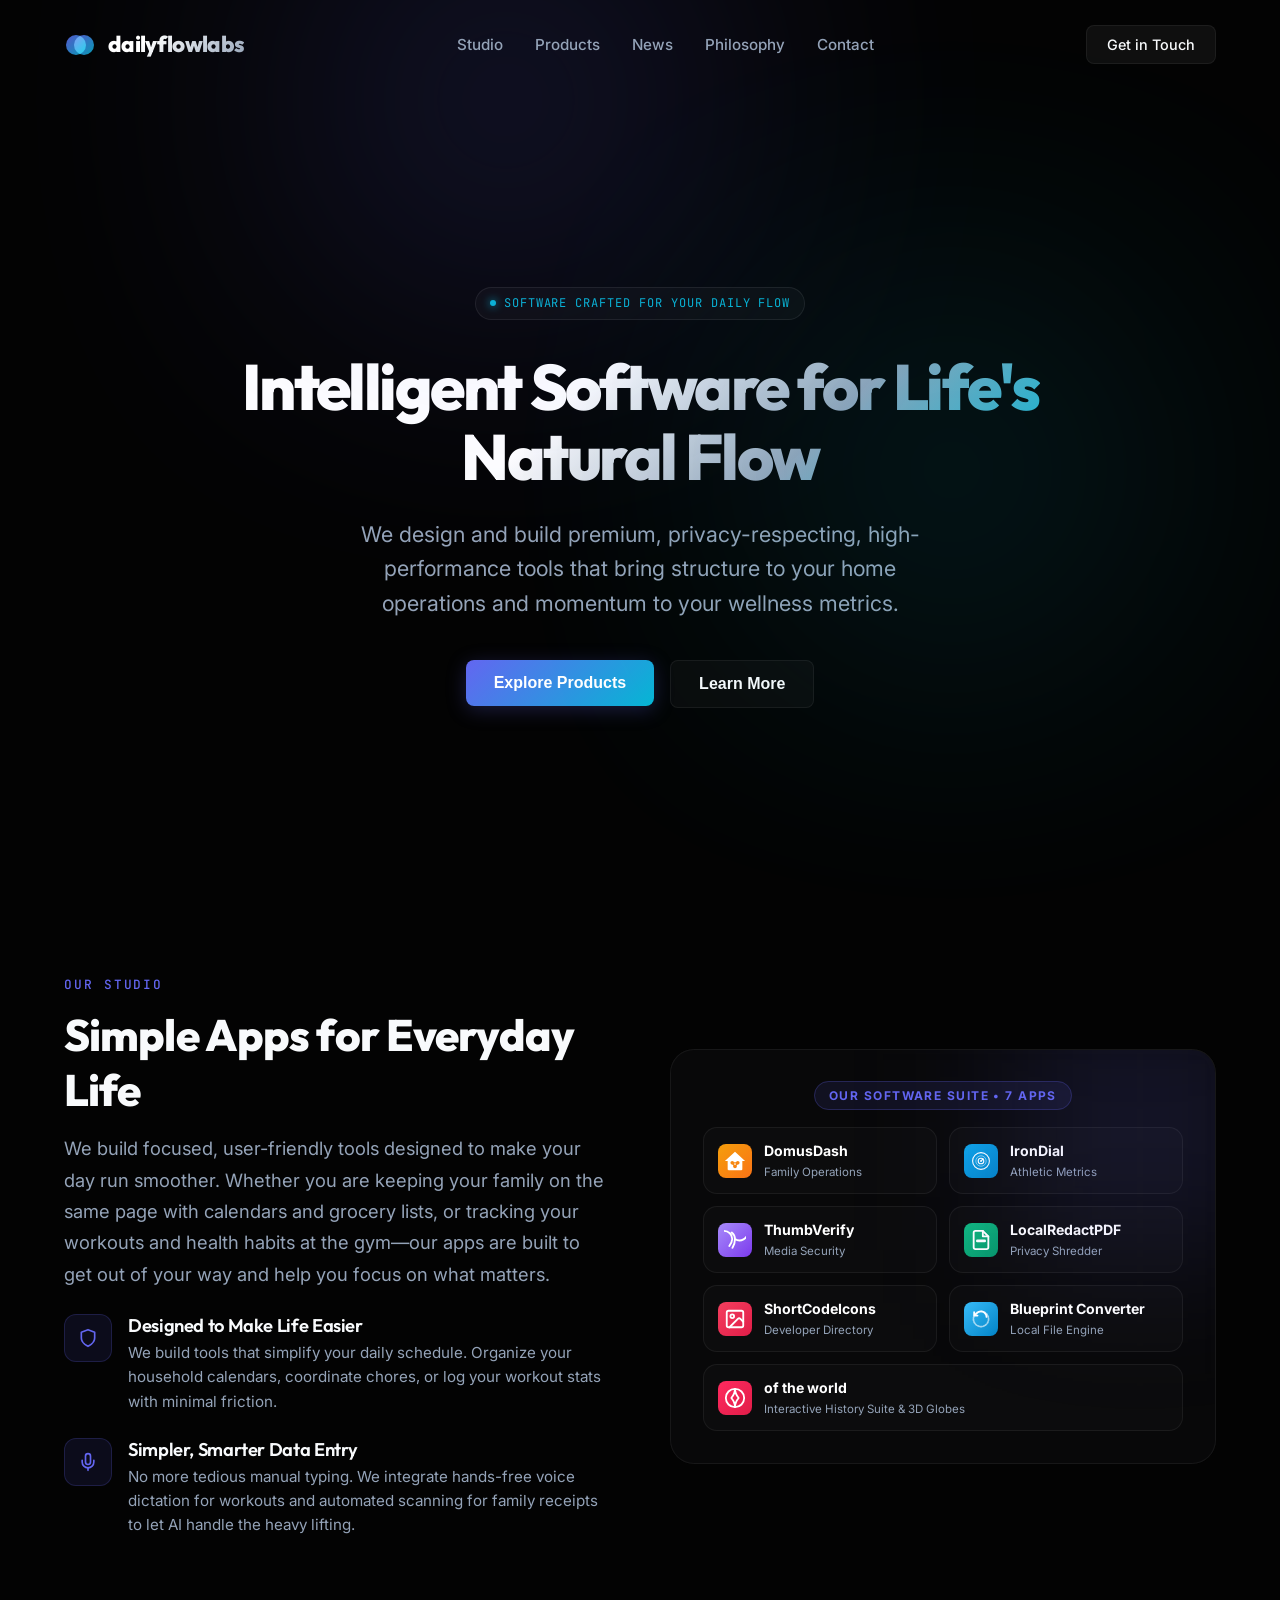
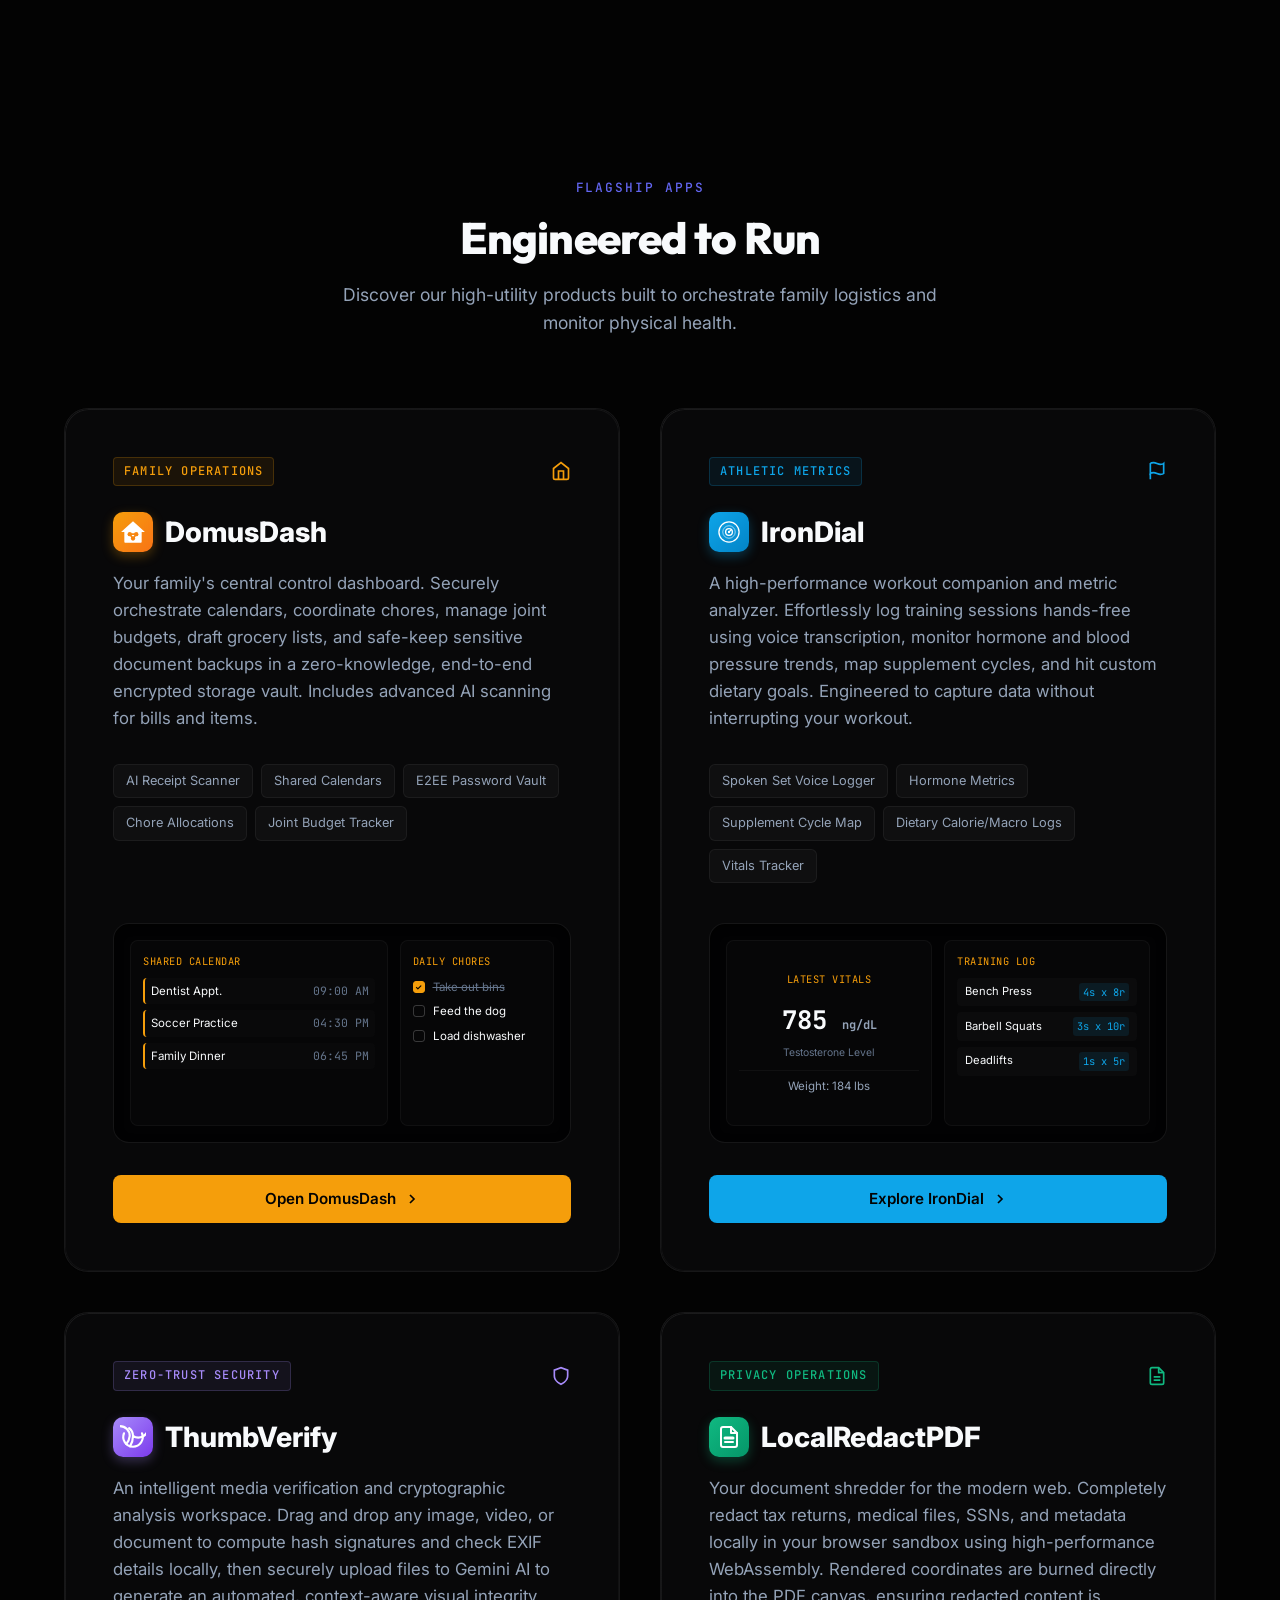
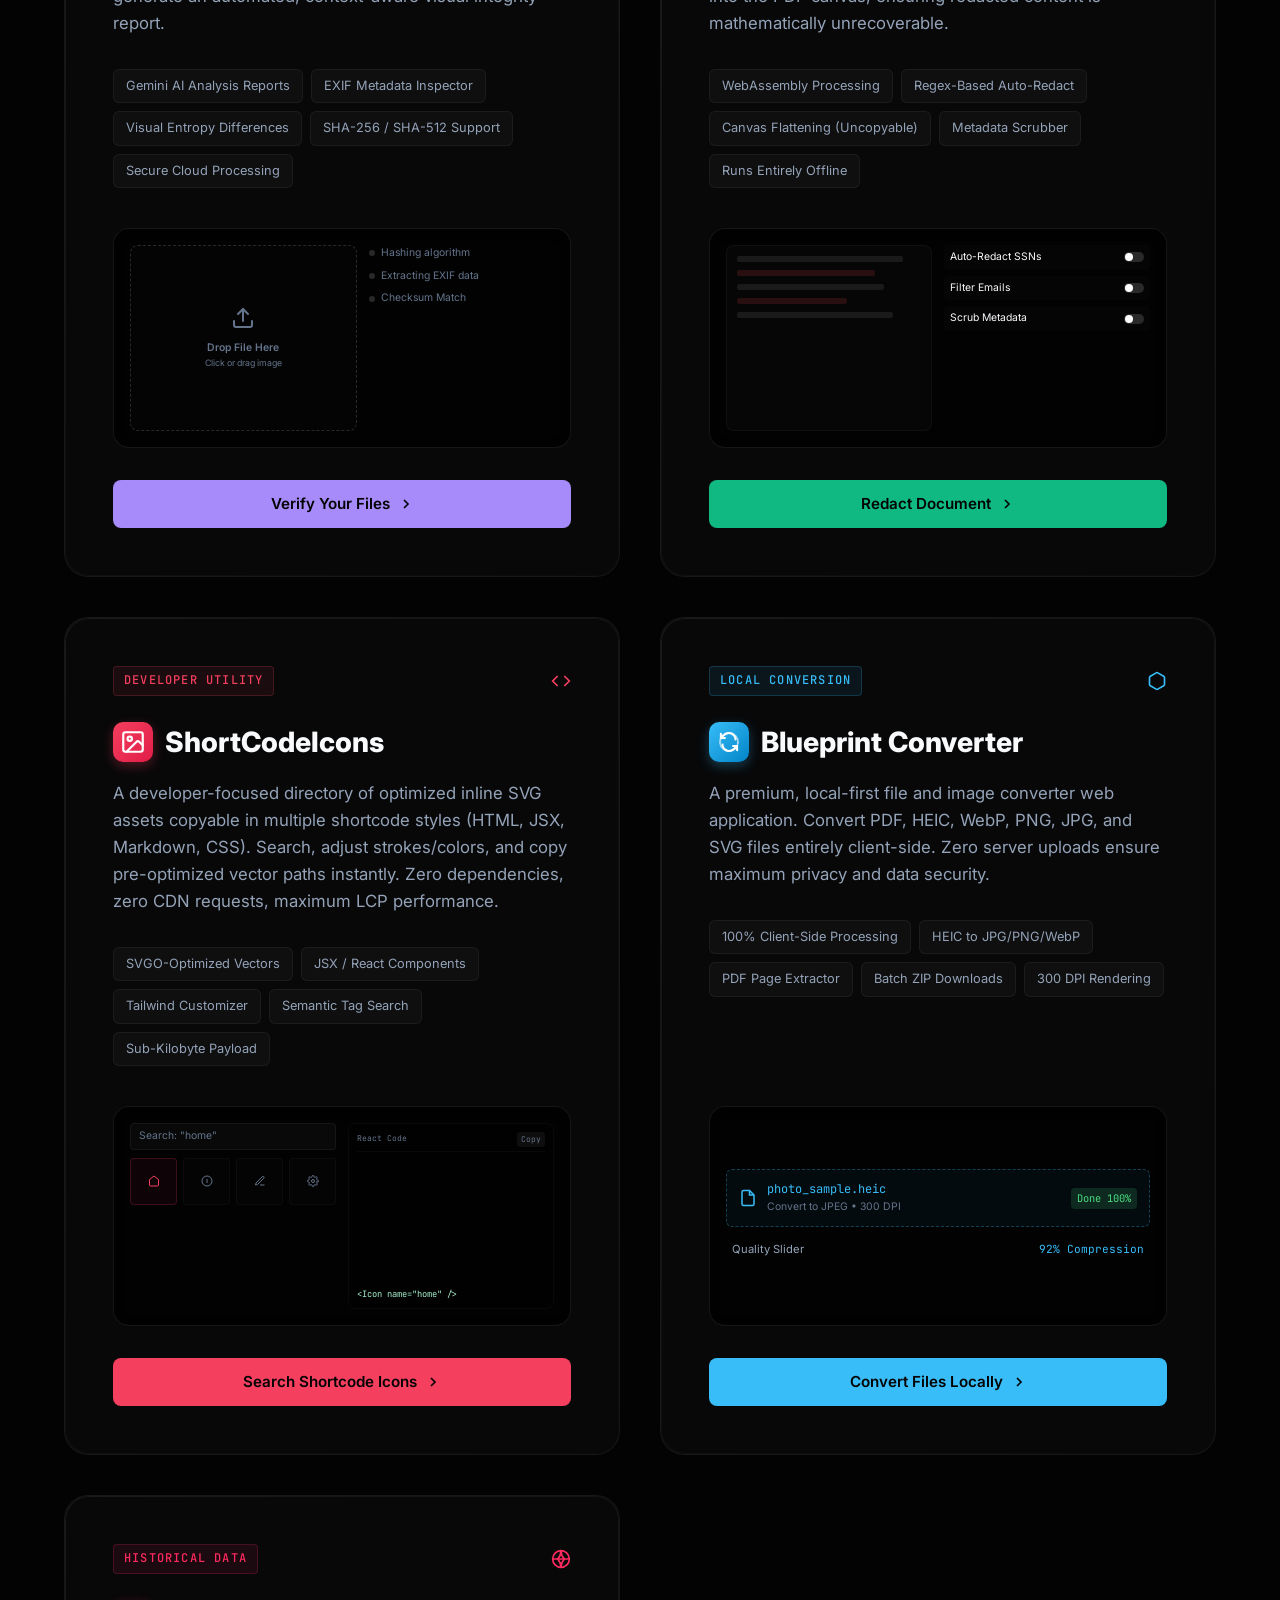
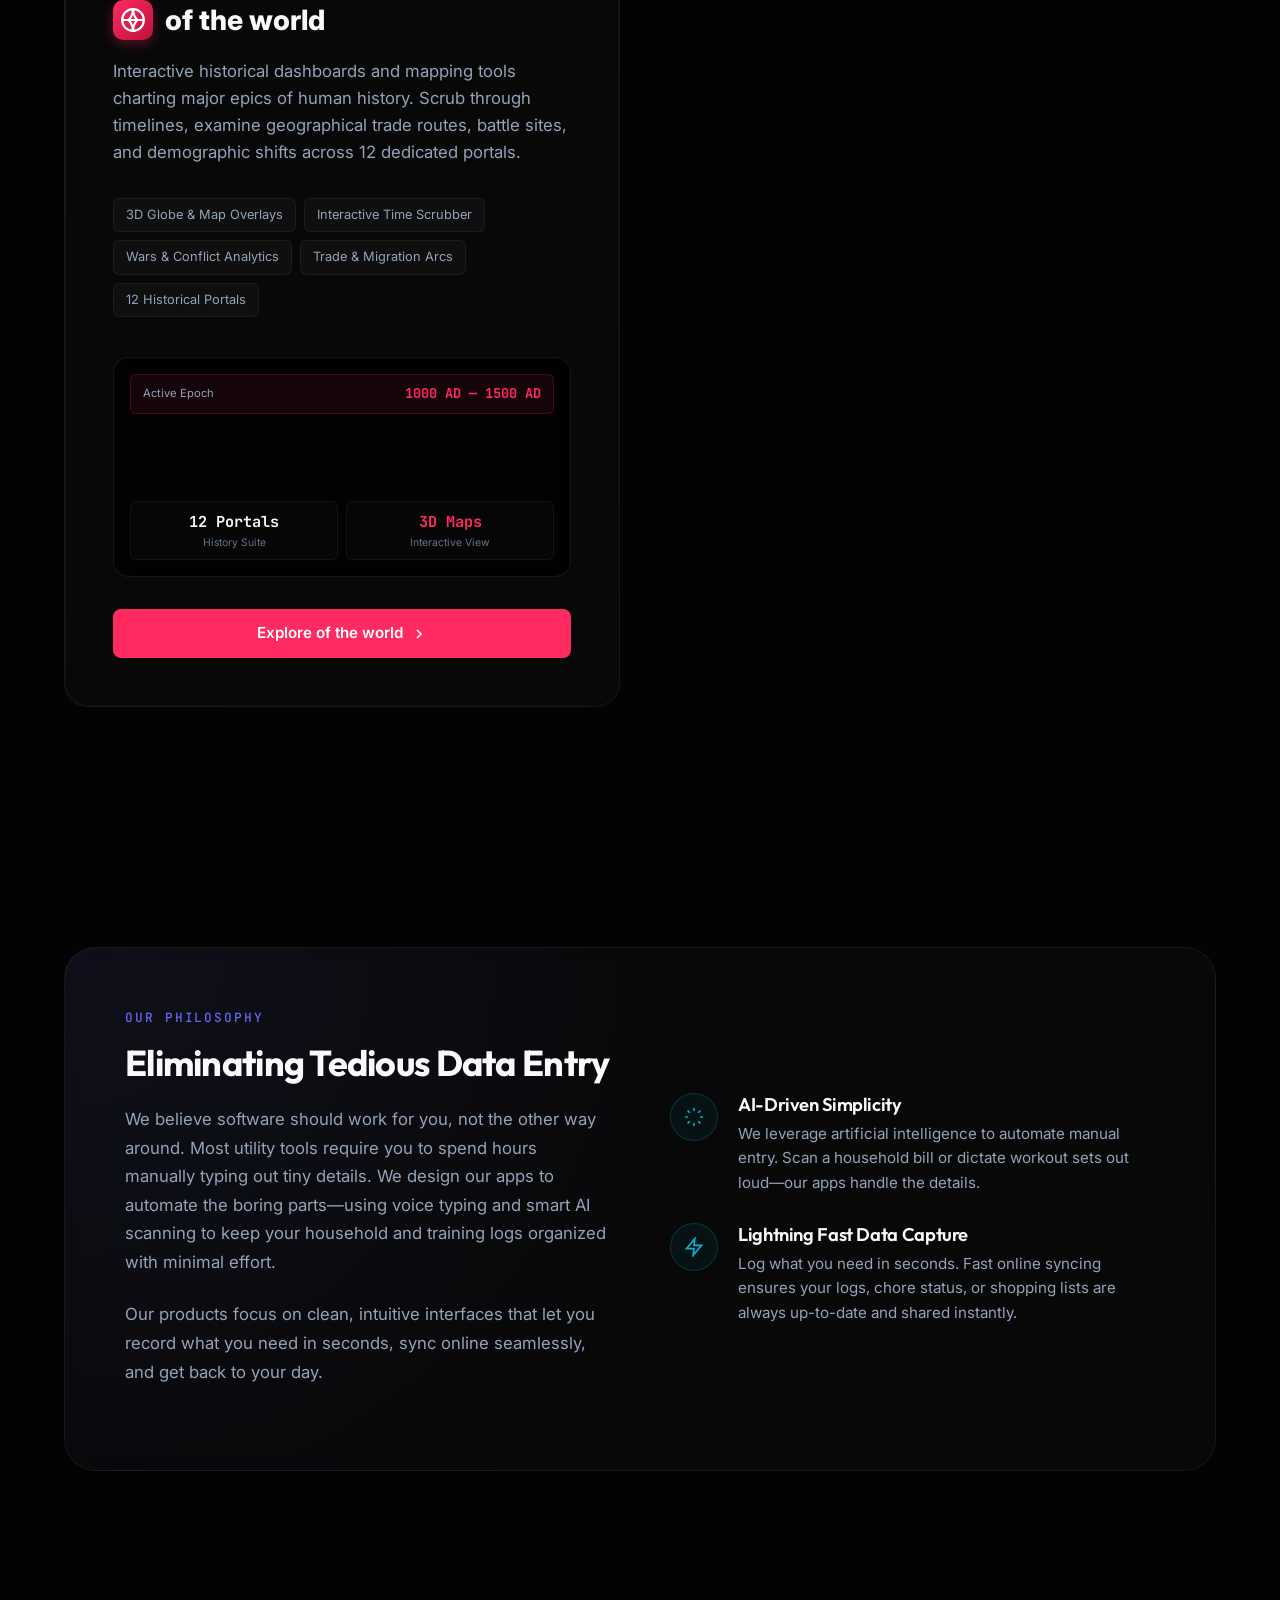
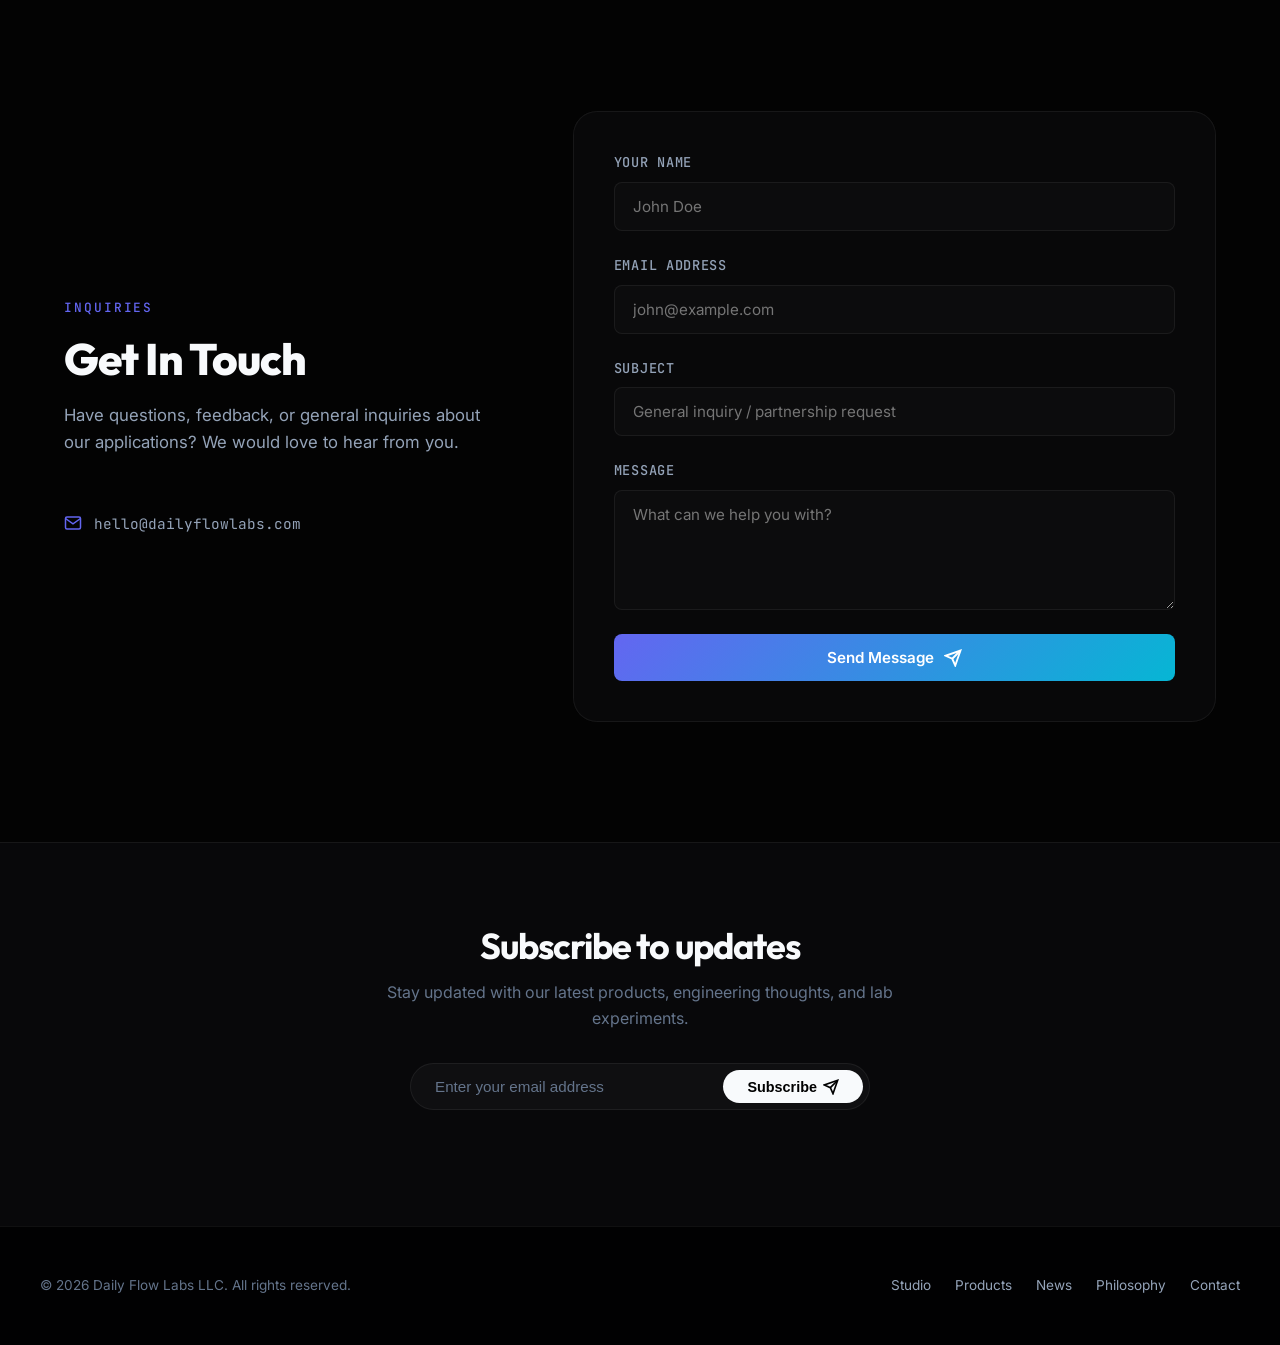
==== commit f3a9da5f: "Update studio mission showcase section to display all 7 studio applications" ====
--- a/index.html
+++ b/index.html
@@ -201,30 +201,33 @@
         </div>
         
         <div class="about-visual">
-          <div class="about-visual-container">
-            <!-- Left bubble (Family) -->
-            <div class="about-bubble about-bubble-domus">
-              <div style="width: 36px; height: 36px; border-radius: 8px; background: linear-gradient(135deg, var(--accent-domus), #f97316); display: grid; place-items: center; color: white; padding: 6px;">
+          <div class="about-suite-header">
+            <span class="about-suite-badge">OUR SOFTWARE SUITE • 7 APPS</span>
+          </div>
+          <div class="about-apps-grid">
+            <!-- App 1: DomusDash -->
+            <a href="https://domusdash.com" target="_blank" rel="noopener noreferrer" class="about-app-chip about-app-domus">
+              <div class="about-chip-icon about-chip-domus">
                 <svg viewBox="0 0 24 24" fill="currentColor" style="width: 100%; height: 100%;">
-                  <mask id="domus-mask-bubble">
+                  <mask id="domus-mask-chip">
                     <rect width="24" height="24" fill="white" />
                     <circle cx="9" cy="14" r="2" fill="black" />
                     <circle cx="15" cy="14" r="2" fill="black" />
                     <circle cx="12" cy="18" r="2" fill="black" />
                     <path d="M9 14L15 14M9 14L12 18M15 14L12 18" stroke="black" stroke-width="1.5" />
                   </mask>
-                  <path d="M12 2L1 12H4V21C4 21.5523 4.44772 22 5 22H19C19.5523 22 20 21.5523 20 21V12H23L12 2Z" mask="url(#domus-mask-bubble)" />
+                  <path d="M12 2L1 12H4V21C4 21.5523 4.44772 22 5 22H19C19.5523 22 20 21.5523 20 21V12H23L12 2Z" mask="url(#domus-mask-chip)" />
                 </svg>
               </div>
-              <div>
-                <div style="font-weight: 700; font-size: 0.95rem; color: #fff; margin-bottom: 2px;">DomusDash</div>
-                <div style="font-size: 0.72rem; color: var(--text-secondary);">Family Organizer</div>
-              </div>
-            </div>
-            
-            <!-- Right bubble (Workouts) -->
-            <div class="about-bubble about-bubble-iron">
-              <div style="width: 36px; height: 36px; border-radius: 8px; background: linear-gradient(135deg, var(--accent-iron), #0284c7); display: grid; place-items: center; color: white; padding: 7px;">
+              <div class="about-chip-text">
+                <div class="about-chip-name">DomusDash</div>
+                <div class="about-chip-sub">Family Operations</div>
+              </div>
+            </a>
+
+            <!-- App 2: IronDial -->
+            <a href="https://irondial.app" target="_blank" rel="noopener noreferrer" class="about-app-chip about-app-iron">
+              <div class="about-chip-icon about-chip-iron">
                 <svg viewBox="0 0 100 100" fill="none" stroke="currentColor" stroke-width="4.5" style="width: 100%; height: 100%;">
                   <circle cx="50" cy="50" r="42" stroke-width="5.5"/>
                   <circle cx="50" cy="50" r="26" stroke-width="2.5"/>
@@ -233,13 +236,85 @@
                   <circle cx="50" cy="50" r="2.5" fill="currentColor"/>
                 </svg>
               </div>
-              <div>
-                <div style="font-weight: 700; font-size: 0.95rem; color: #fff; margin-bottom: 2px;">IronDial</div>
-                <div style="font-size: 0.72rem; color: var(--text-secondary);">Workout Metrics</div>
-              </div>
-            </div>
-          </div>
-        </div>
+              <div class="about-chip-text">
+                <div class="about-chip-name">IronDial</div>
+                <div class="about-chip-sub">Athletic Metrics</div>
+              </div>
+            </a>
+
+            <!-- App 3: ThumbVerify -->
+            <a href="https://thumbverify.com" target="_blank" rel="noopener noreferrer" class="about-app-chip about-app-thumbverify">
+              <div class="about-chip-icon about-chip-thumbverify">
+                <svg viewBox="0 0 24 24" fill="none" stroke="currentColor" stroke-width="2" stroke-linecap="round" stroke-linejoin="round" style="width: 100%; height: 100%;">
+                  <path d="M12 11c0 3.517-1.009 6.799-2.753 9.571m-3.44-2.04l.054-.09A13.916 13.916 0 009 11a9 9 0 10-18 0c0 1.29.18 2.536.518 3.715M12 11a9 9 0 0013.918-7.715M12 11c0-2.924-1.39-5.523-3.535-7.183"/>
+                </svg>
+              </div>
+              <div class="about-chip-text">
+                <div class="about-chip-name">ThumbVerify</div>
+                <div class="about-chip-sub">Media Security</div>
+              </div>
+            </a>
+
+            <!-- App 4: LocalRedactPDF -->
+            <a href="https://localredactpdf.com" target="_blank" rel="noopener noreferrer" class="about-app-chip about-app-redact">
+              <div class="about-chip-icon about-chip-redact">
+                <svg viewBox="0 0 24 24" fill="none" stroke="currentColor" stroke-width="2" stroke-linecap="round" stroke-linejoin="round" style="width: 100%; height: 100%;">
+                  <path d="M14 2H6a2 2 0 0 0-2 2v16a2 2 0 0 0 2 2h12a2 2 0 0 0 2-2V8z"/>
+                  <polyline points="14 2 14 8 20 8"/>
+                  <line x1="16" y1="13" x2="8" y2="13" stroke-width="3"/>
+                </svg>
+              </div>
+              <div class="about-chip-text">
+                <div class="about-chip-name">LocalRedactPDF</div>
+                <div class="about-chip-sub">Privacy Shredder</div>
+              </div>
+            </a>
+
+            <!-- App 5: ShortCodeIcons -->
+            <a href="https://shortcodeicons.com" target="_blank" rel="noopener noreferrer" class="about-app-chip about-app-icons">
+              <div class="about-chip-icon about-chip-icons">
+                <svg viewBox="0 0 24 24" fill="none" stroke="currentColor" stroke-width="2" stroke-linecap="round" stroke-linejoin="round" style="width: 100%; height: 100%;">
+                  <rect x="3" y="3" width="18" height="18" rx="2" ry="2"/>
+                  <circle cx="9" cy="9" r="2"/>
+                  <path d="M21 15l-3.086-3.086a2 2 0 0 0-2.828 0L6 21"/>
+                </svg>
+              </div>
+              <div class="about-chip-text">
+                <div class="about-chip-name">ShortCodeIcons</div>
+                <div class="about-chip-sub">Developer Directory</div>
+              </div>
+            </a>
+
+            <!-- App 6: Blueprint Converter -->
+            <a href="https://blueprintconverter.com" target="_blank" rel="noopener noreferrer" class="about-app-chip about-app-blueprint">
+              <div class="about-chip-icon about-chip-blueprint">
+                <svg viewBox="0 0 32 32" fill="none" stroke="currentColor" stroke-width="2.5" stroke-linecap="round" stroke-linejoin="round" style="width: 100%; height: 100%;">
+                  <circle cx="16" cy="16" r="11" stroke-dasharray="2 2" opacity="0.6"/>
+                  <path d="M24 13a8 8 0 0 0-8-8 8.7 8.7 0 0 0-6 2.4L6 11M6 6v5h5" />
+                </svg>
+              </div>
+              <div class="about-chip-text">
+                <div class="about-chip-name">Blueprint Converter</div>
+                <div class="about-chip-sub">Local File Engine</div>
+              </div>
+            </a>
+
+            <!-- App 7: of the world -->
+            <a href="https://oftheworld.io" target="_blank" rel="noopener noreferrer" class="about-app-chip about-app-world" style="grid-column: span 2;">
+              <div class="about-chip-icon about-chip-world">
+                <svg viewBox="0 0 24 24" fill="none" stroke="currentColor" stroke-width="2" stroke-linecap="round" stroke-linejoin="round" style="width: 100%; height: 100%;">
+                  <circle cx="12" cy="12" r="10"/>
+                  <path d="M12 2a15.3 15.3 0 0 0 4 10 15.3 15.3 0 0 0-4 10 15.3 15.3 0 0 0-4-10 15.3 15.3 0 0 0 4-10z"/>
+                </svg>
+              </div>
+              <div class="about-chip-text">
+                <div class="about-chip-name">of the world</div>
+                <div class="about-chip-sub">Interactive History Suite & 3D Globes</div>
+              </div>
+            </a>
+          </div>
+        </div>
+
       </div>
     </section>
 
--- a/index.css
+++ b/index.css
@@ -517,57 +517,100 @@
   pointer-events: none;
 }
 
-.about-visual-container {
-  position: relative;
+.about-suite-header {
+  margin-bottom: 20px;
+  text-align: center;
+}
+
+.about-suite-badge {
+  font-size: 0.75rem;
+  font-weight: 700;
+  letter-spacing: 0.12em;
+  color: var(--accent-indigo);
+  background: rgba(99, 102, 241, 0.1);
+  border: 1px solid rgba(99, 102, 241, 0.25);
+  padding: 6px 14px;
+  border-radius: 20px;
+  text-transform: uppercase;
+}
+
+.about-apps-grid {
+  display: grid;
+  grid-template-columns: 1fr 1fr;
+  gap: 12px;
   width: 100%;
-  max-width: 320px;
-  height: 260px;
-  display: flex;
-  justify-content: center;
-  align-items: center;
-}
-
-.about-bubble {
-  position: absolute;
-  width: 160px;
-  height: 160px;
-  border-radius: 24px;
-  padding: 20px;
-  display: flex;
-  flex-direction: column;
-  justify-content: space-between;
-  text-align: left;
-  box-shadow: 0 10px 30px rgba(0,0,0,0.5);
-  transition: var(--transition-smooth);
-}
-
-.about-bubble-domus {
-  left: 0;
-  top: 20px;
-  background: rgba(245, 158, 11, 0.03);
-  border: 1.5px solid rgba(245, 158, 11, 0.15);
-  transform: rotate(-4deg);
-}
-
-.about-bubble-domus:hover {
-  transform: rotate(-4deg) translateY(-8px);
-  border-color: var(--accent-domus);
-  box-shadow: 0 15px 35px rgba(245, 158, 11, 0.15);
-}
-
-.about-bubble-iron {
-  right: 0;
-  bottom: 20px;
-  background: rgba(14, 165, 233, 0.03);
-  border: 1.5px solid rgba(14, 165, 233, 0.15);
-  transform: rotate(4deg);
-}
-
-.about-bubble-iron:hover {
-  transform: rotate(4deg) translateY(-8px);
-  border-color: var(--accent-iron);
-  box-shadow: 0 15px 35px rgba(14, 165, 233, 0.15);
-}
+}
+
+.about-app-chip {
+  background: rgba(255, 255, 255, 0.02);
+  border: 1px solid var(--border-color);
+  border-radius: 14px;
+  padding: 12px 14px;
+  display: flex;
+  align-items: center;
+  gap: 12px;
+  text-decoration: none;
+  transition: all 0.25s cubic-bezier(0.16, 1, 0.3, 1);
+}
+
+.about-app-chip:hover {
+  background: rgba(255, 255, 255, 0.05);
+  transform: translateY(-2px);
+}
+
+.about-chip-icon {
+  width: 34px;
+  height: 34px;
+  border-radius: 8px;
+  display: grid;
+  place-items: center;
+  color: white;
+  flex-shrink: 0;
+  padding: 6px;
+}
+
+.about-chip-domus { background: linear-gradient(135deg, var(--accent-domus), #f97316); }
+.about-app-domus:hover { border-color: rgba(245, 158, 11, 0.4); box-shadow: 0 6px 20px rgba(245, 158, 11, 0.15); }
+
+.about-chip-iron { background: linear-gradient(135deg, var(--accent-iron), #0284c7); padding: 7px; }
+.about-app-iron:hover { border-color: rgba(14, 165, 233, 0.4); box-shadow: 0 6px 20px rgba(14, 165, 233, 0.15); }
+
+.about-chip-thumbverify { background: linear-gradient(135deg, var(--accent-thumbverify), #7c3aed); padding: 6px; }
+.about-app-thumbverify:hover { border-color: rgba(139, 92, 246, 0.4); box-shadow: 0 6px 20px rgba(139, 92, 246, 0.15); }
+
+.about-chip-redact { background: linear-gradient(135deg, var(--accent-redact), #059669); padding: 6px; }
+.about-app-redact:hover { border-color: rgba(16, 185, 129, 0.4); box-shadow: 0 6px 20px rgba(16, 185, 129, 0.15); }
+
+.about-chip-icons { background: linear-gradient(135deg, var(--accent-icons), #e11d48); padding: 6px; }
+.about-app-icons:hover { border-color: rgba(244, 63, 94, 0.4); box-shadow: 0 6px 20px rgba(244, 63, 94, 0.15); }
+
+.about-chip-blueprint { background: linear-gradient(135deg, var(--accent-blueprint), #0284c7); padding: 6px; }
+.about-app-blueprint:hover { border-color: rgba(56, 189, 248, 0.4); box-shadow: 0 6px 20px rgba(56, 189, 248, 0.15); }
+
+.about-chip-world { background: linear-gradient(135deg, var(--accent-world), #e11d48); padding: 6px; }
+.about-app-world:hover { border-color: rgba(255, 42, 95, 0.4); box-shadow: 0 6px 20px rgba(255, 42, 95, 0.15); }
+
+.about-chip-text {
+  overflow: hidden;
+}
+
+.about-chip-name {
+  font-weight: 700;
+  font-size: 0.88rem;
+  color: #fff;
+  white-space: nowrap;
+  overflow: hidden;
+  text-overflow: ellipsis;
+}
+
+.about-chip-sub {
+  font-size: 0.72rem;
+  color: var(--text-secondary);
+  white-space: nowrap;
+  overflow: hidden;
+  text-overflow: ellipsis;
+}
+
 
 /* --- Products Showcase Grid --- */
 .products-grid {
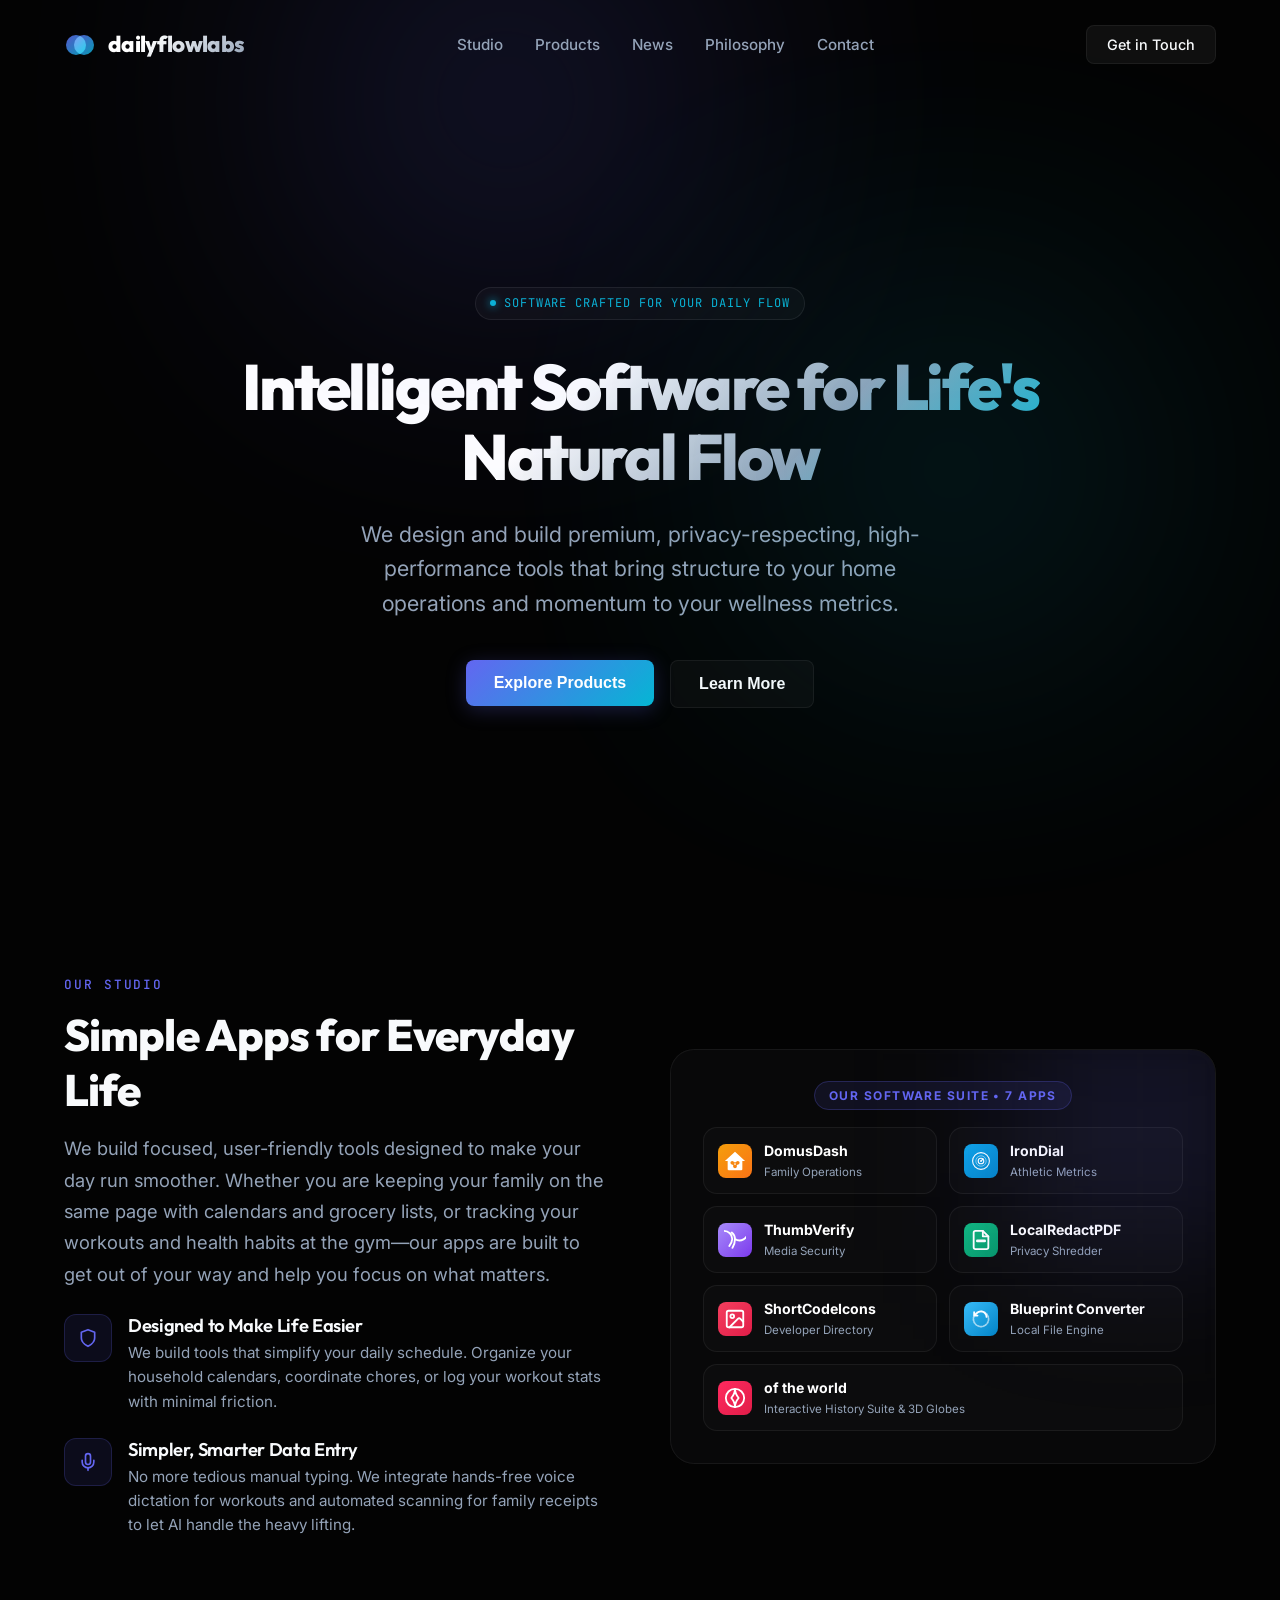
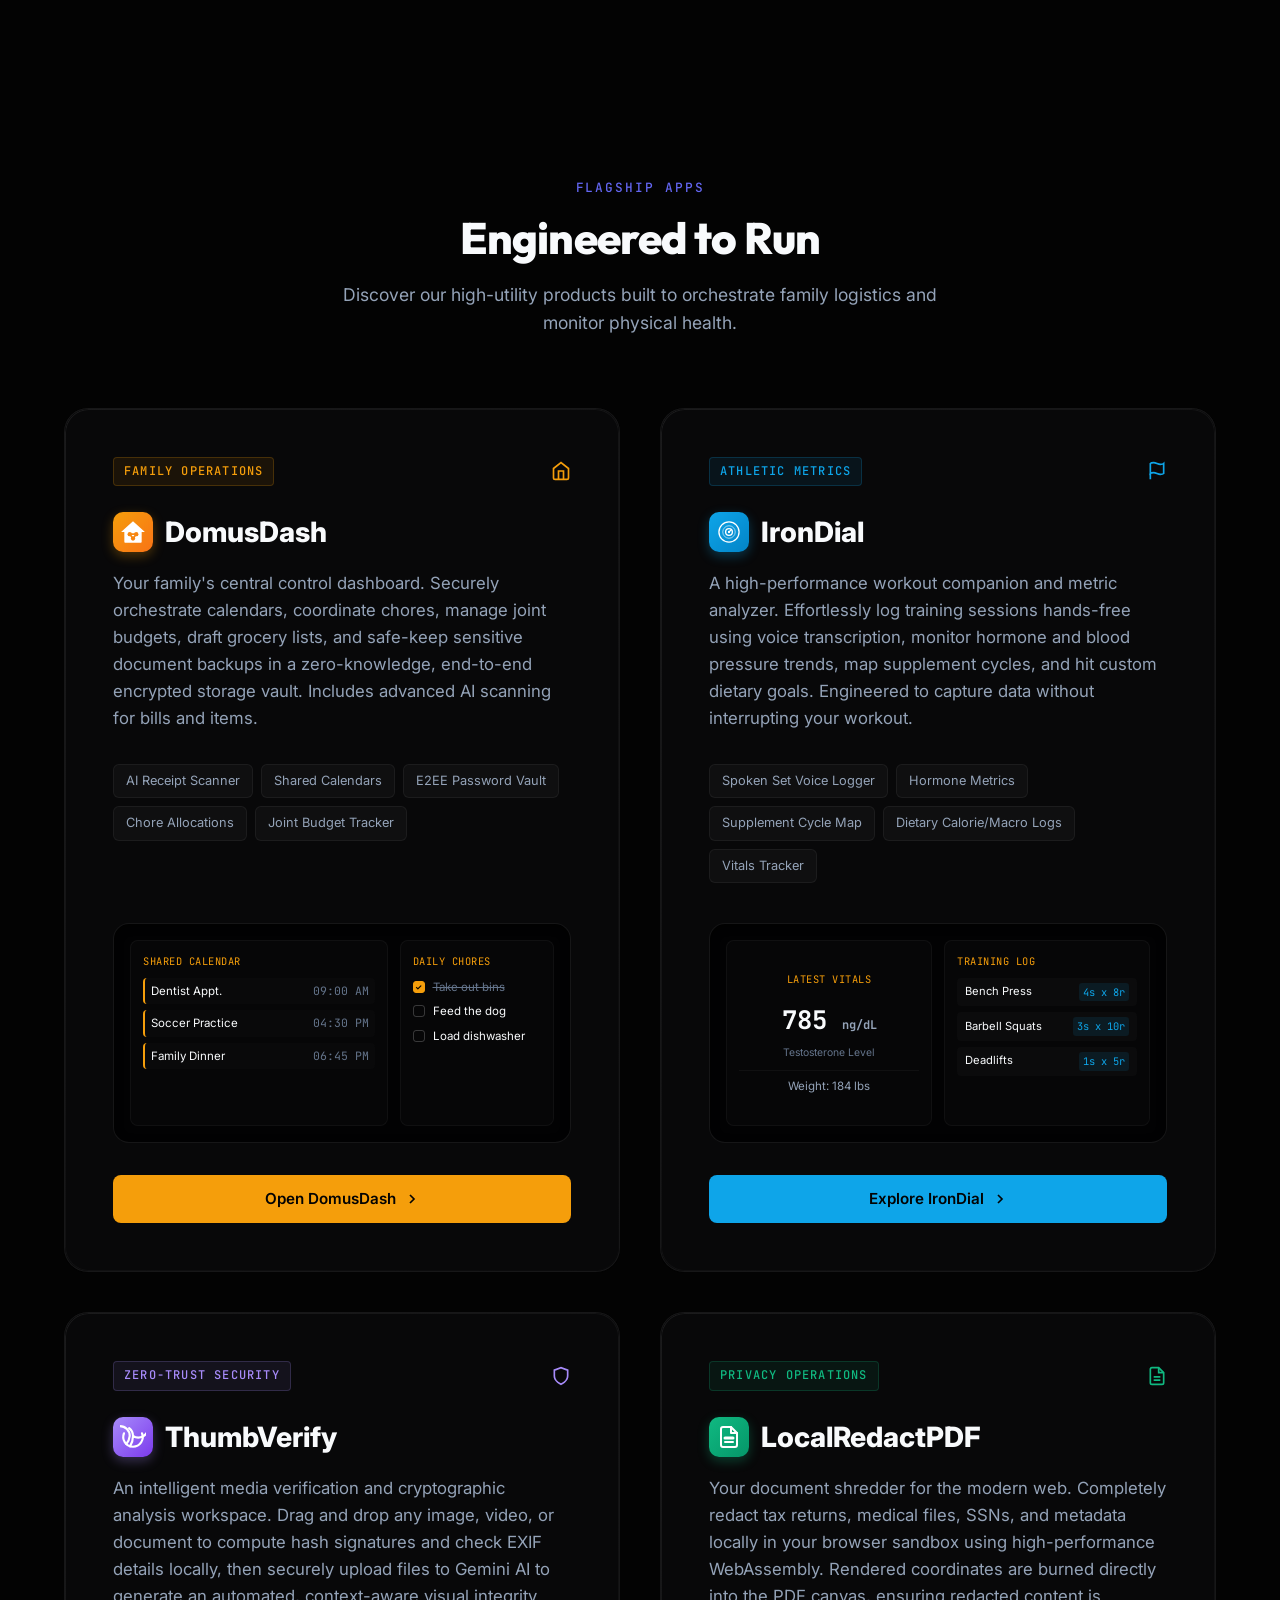
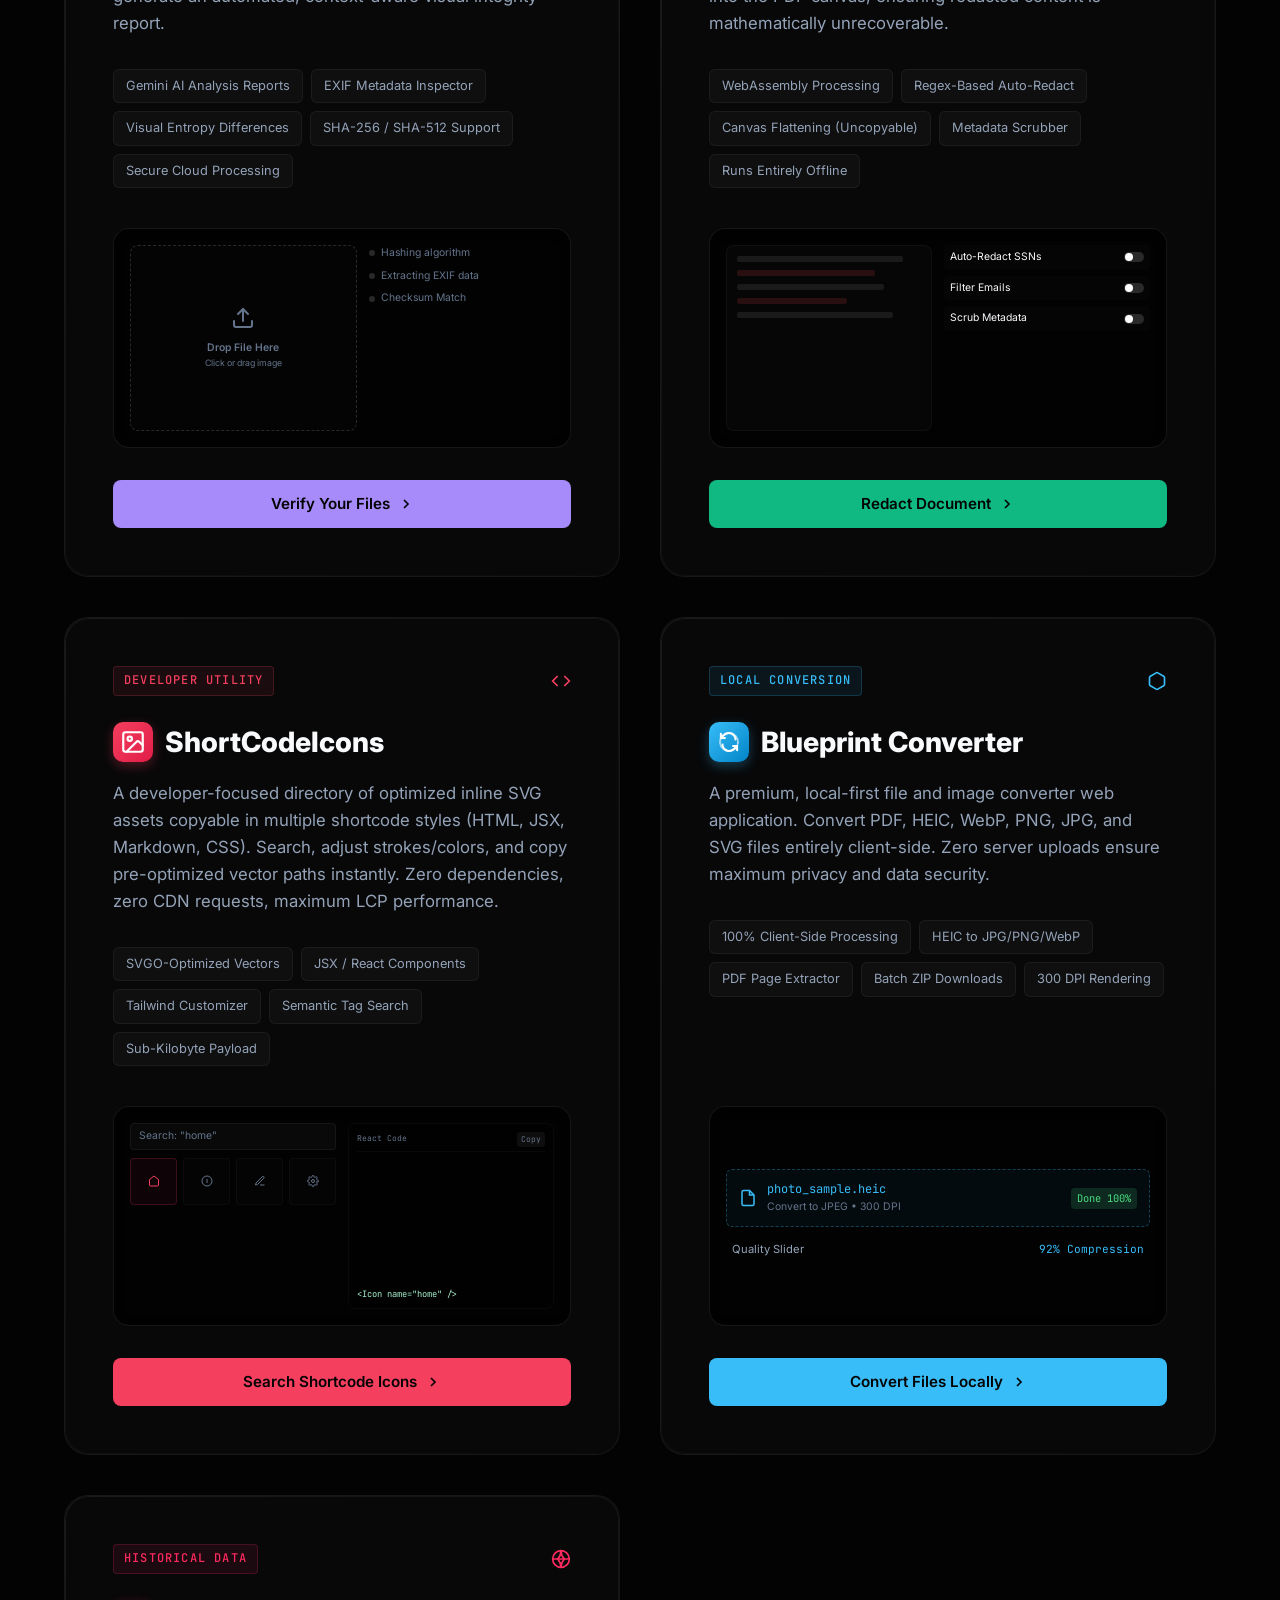
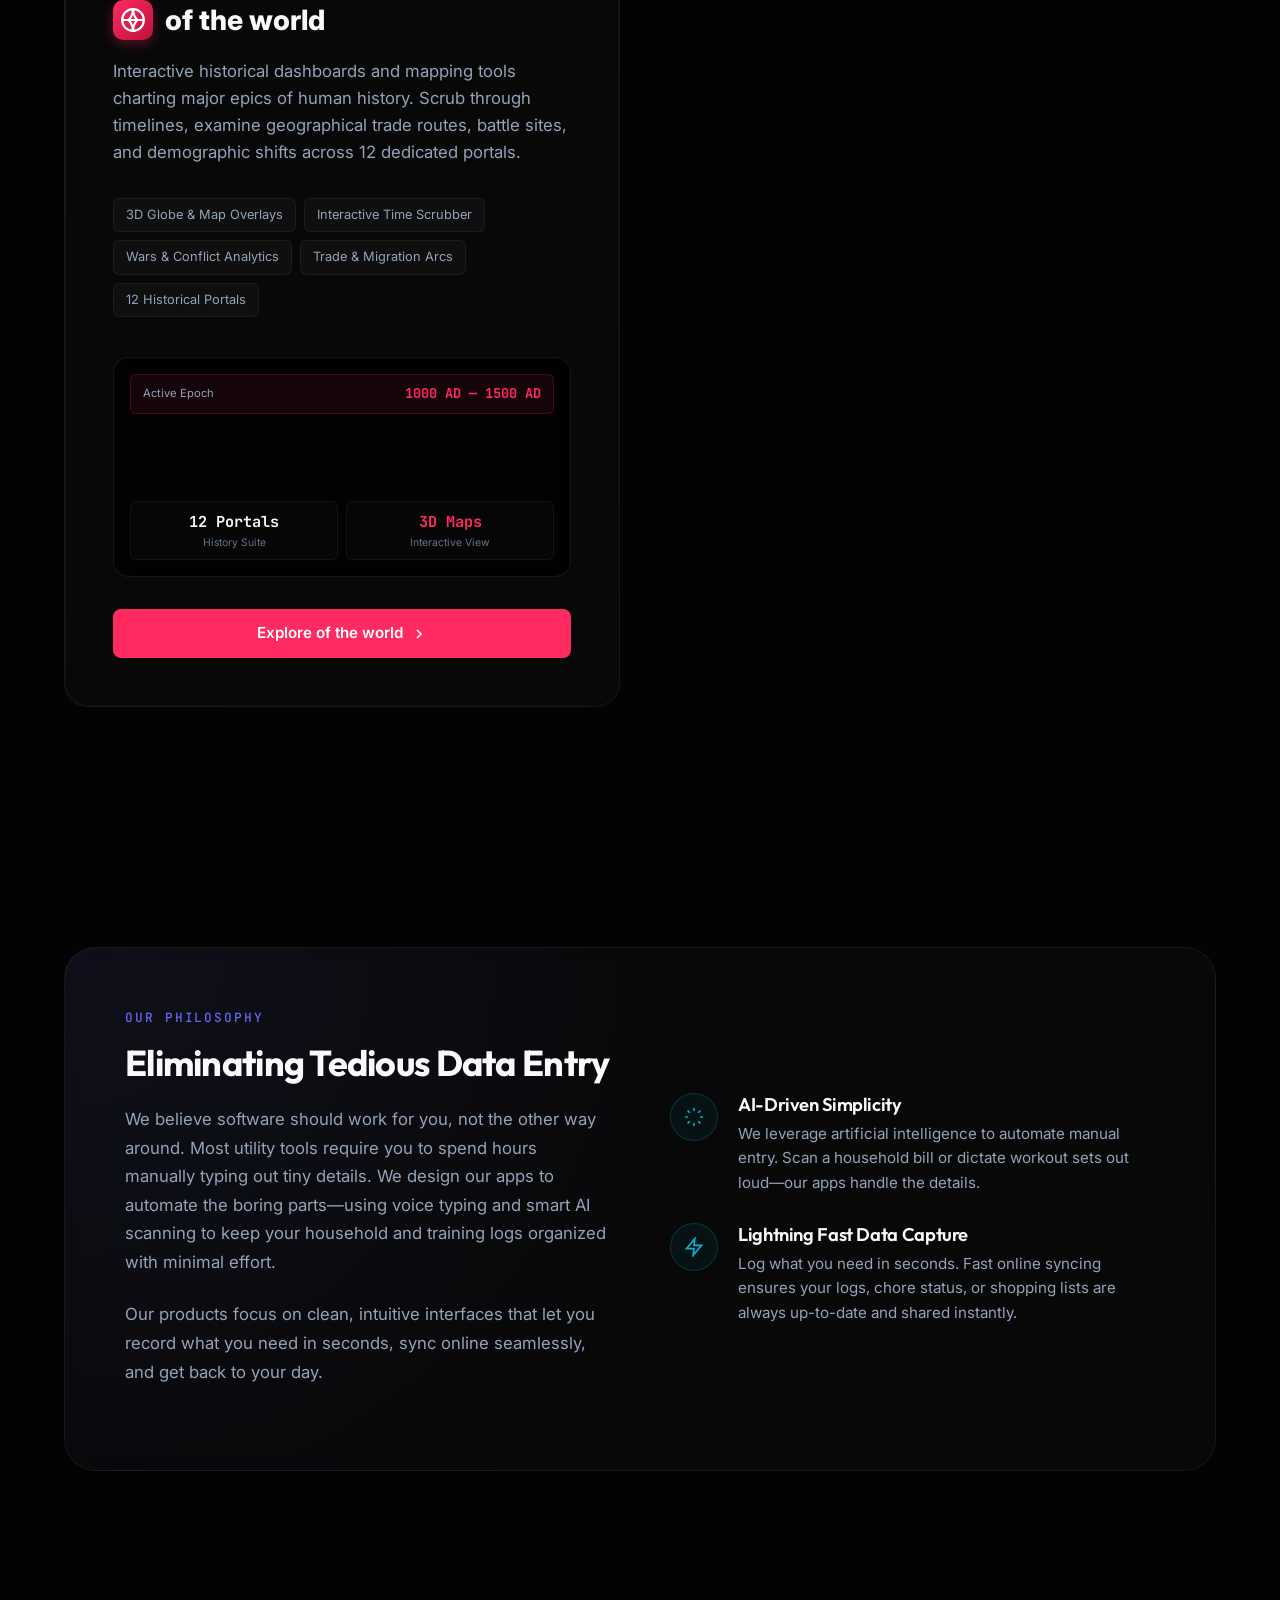
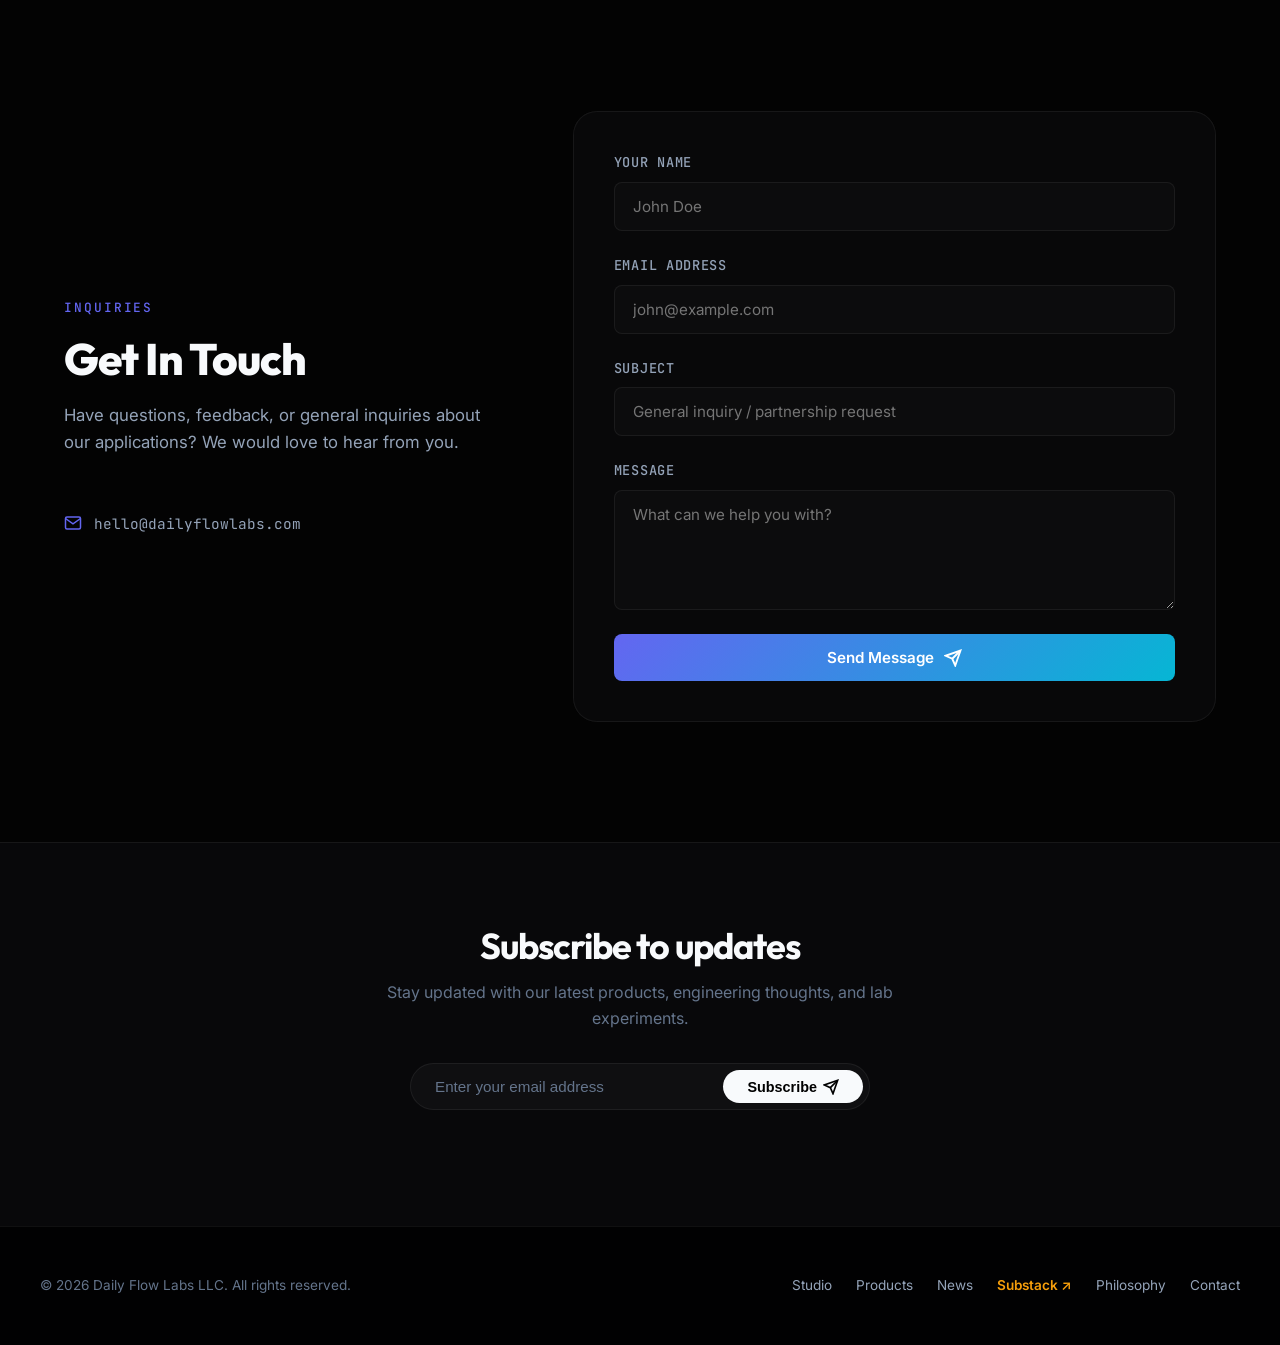
==== commit 2c96d5f1: "Remove Substack from top header nav while retaining in footer" ====
--- a/index.html
+++ b/index.html
@@ -116,10 +116,22 @@
         "operatingSystem": "All",
         "description": "Interactive historical dashboards, chronological databases, and 3D globe mapping tools charting major epics of human history."
       }
+
     ]
   }
   </script>
+
+
+  <!-- Microsoft Clarity -->
+  <script type="text/javascript">
+      (function(c,l,a,r,i,t,y){
+          c[a]=c[a]||function(){(c[a].q=c[a].q||[]).push(arguments)};
+          t=l.createElement(r);t.async=1;t.src="https://www.clarity.ms/tag/"+i;
+          y=l.getElementsByTagName(r)[0];y.parentNode.insertBefore(t,y);
+      })(window, document, "clarity", "script", "xdqpivby3i");
+  </script>
 </head>
+
 <body>
 
   <!-- Background Orbs -->
@@ -141,6 +153,8 @@
           <li><a href="#philosophy" class="nav-link">Philosophy</a></li>
           <li><a href="#contact" class="nav-link">Contact</a></li>
         </ul>
+
+
       </nav>
       <a href="#contact">
         <button class="btn-contact">Get in Touch</button>
@@ -894,9 +908,11 @@
         <li><a href="#about">Studio</a></li>
         <li><a href="#products">Products</a></li>
         <li><a href="news.html">News</a></li>
+        <li><a href="https://substack.com/@dailyflowlabs" target="_blank" rel="noopener noreferrer" style="color: #f59e0b; font-weight: 600;">Substack ↗</a></li>
         <li><a href="#philosophy">Philosophy</a></li>
         <li><a href="#contact">Contact</a></li>
       </ul>
+
     </div>
   </footer>
 
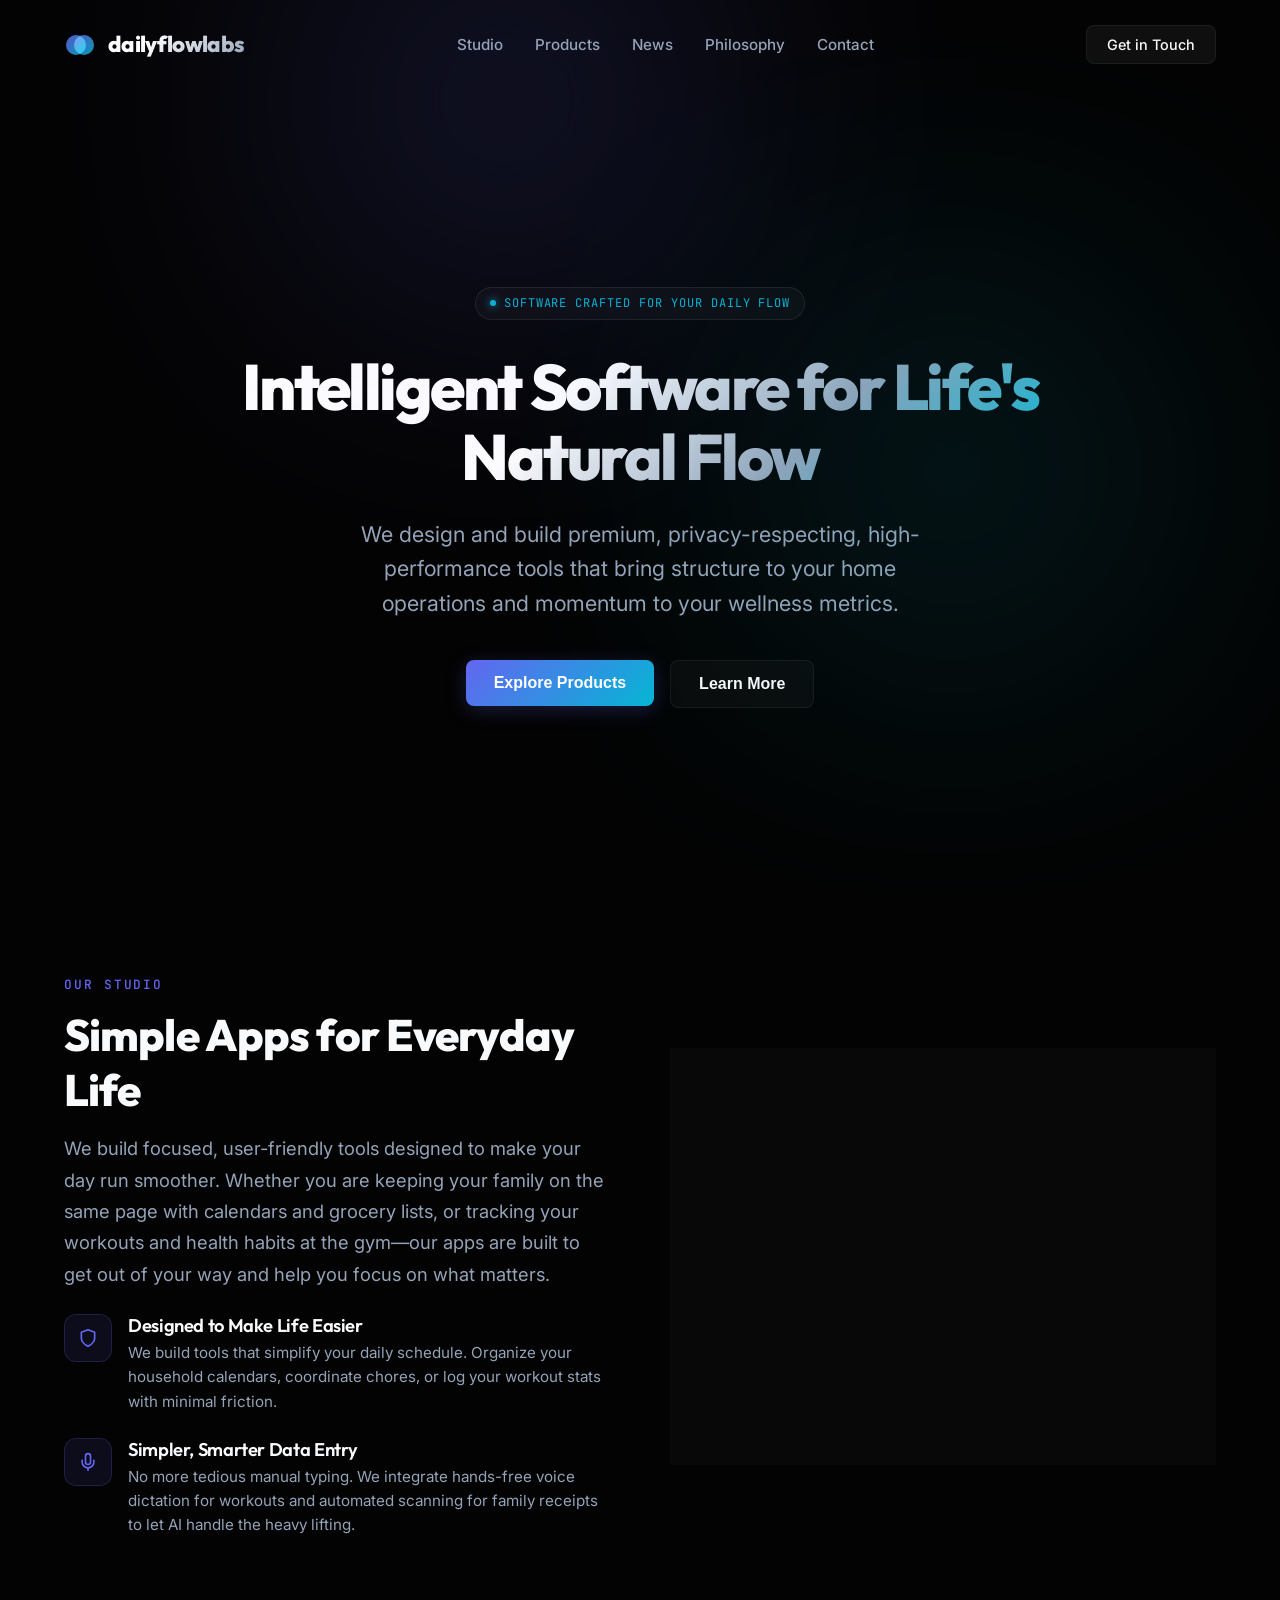
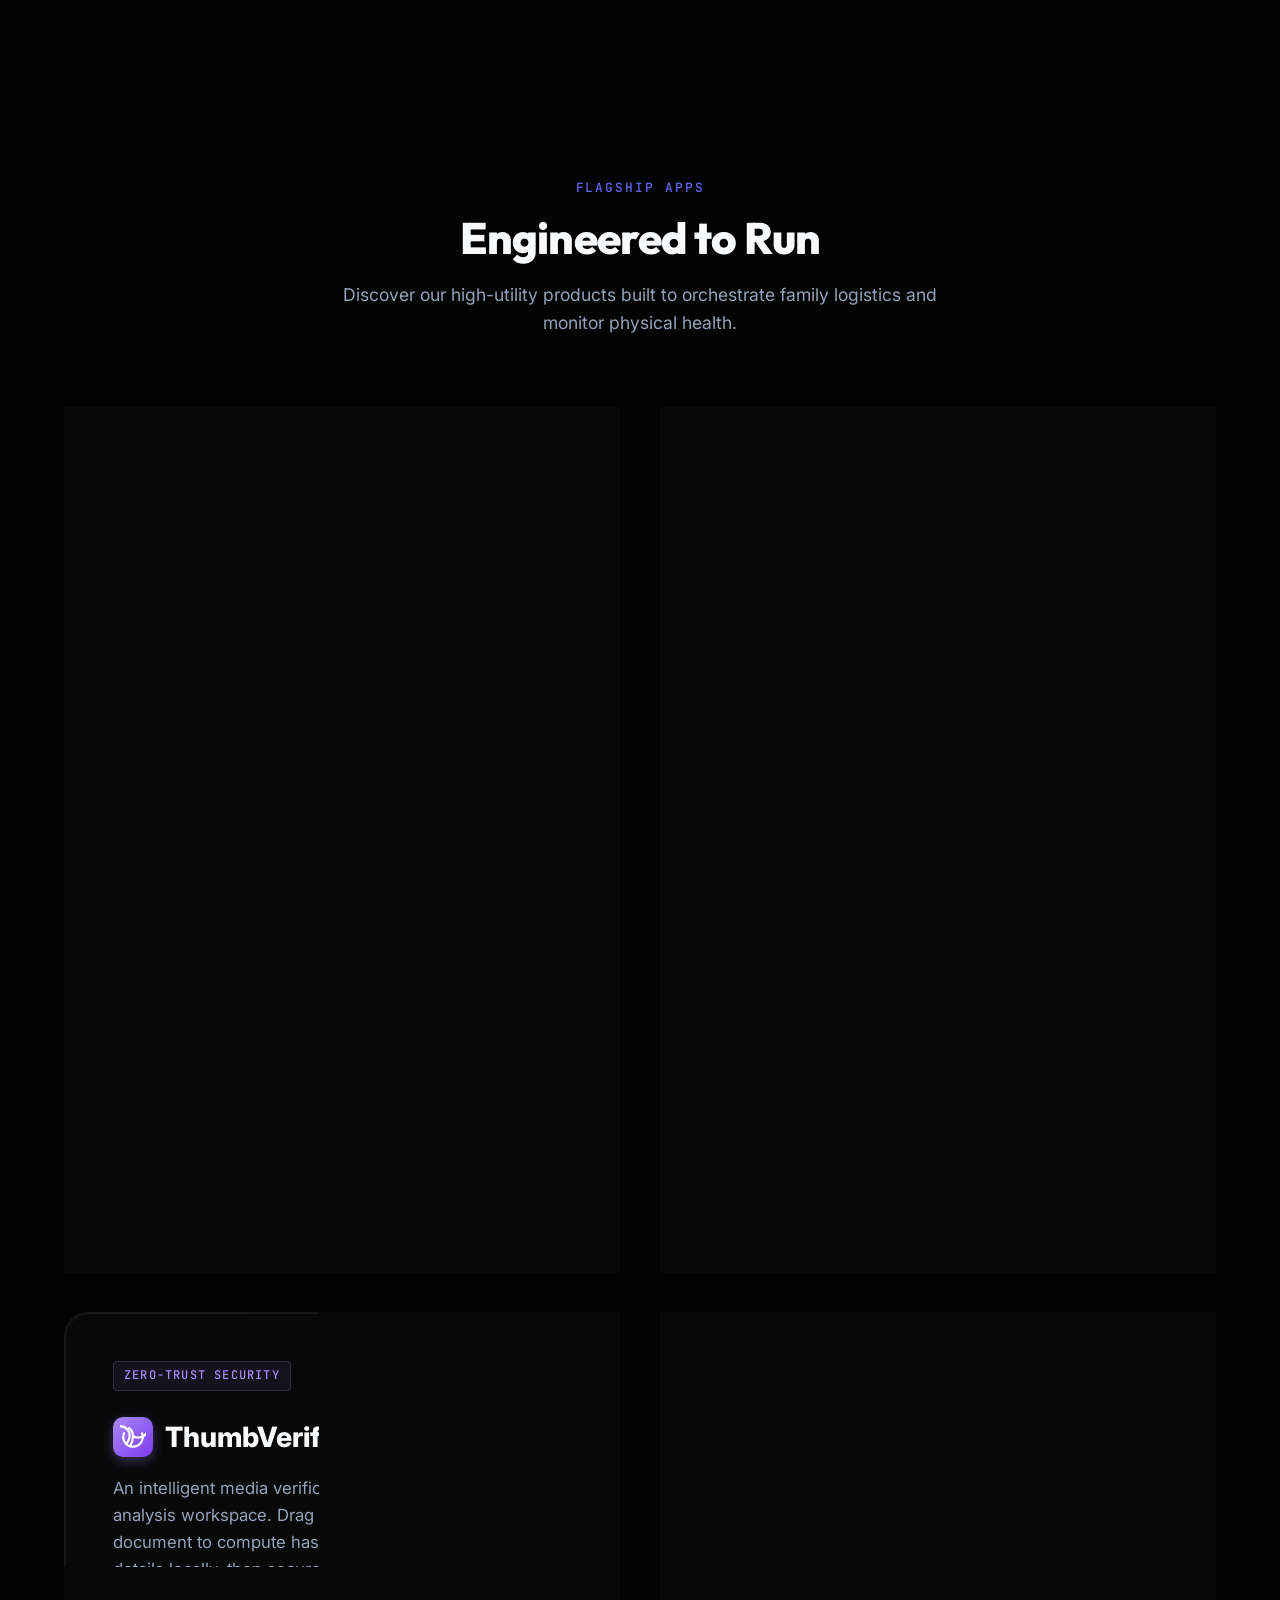
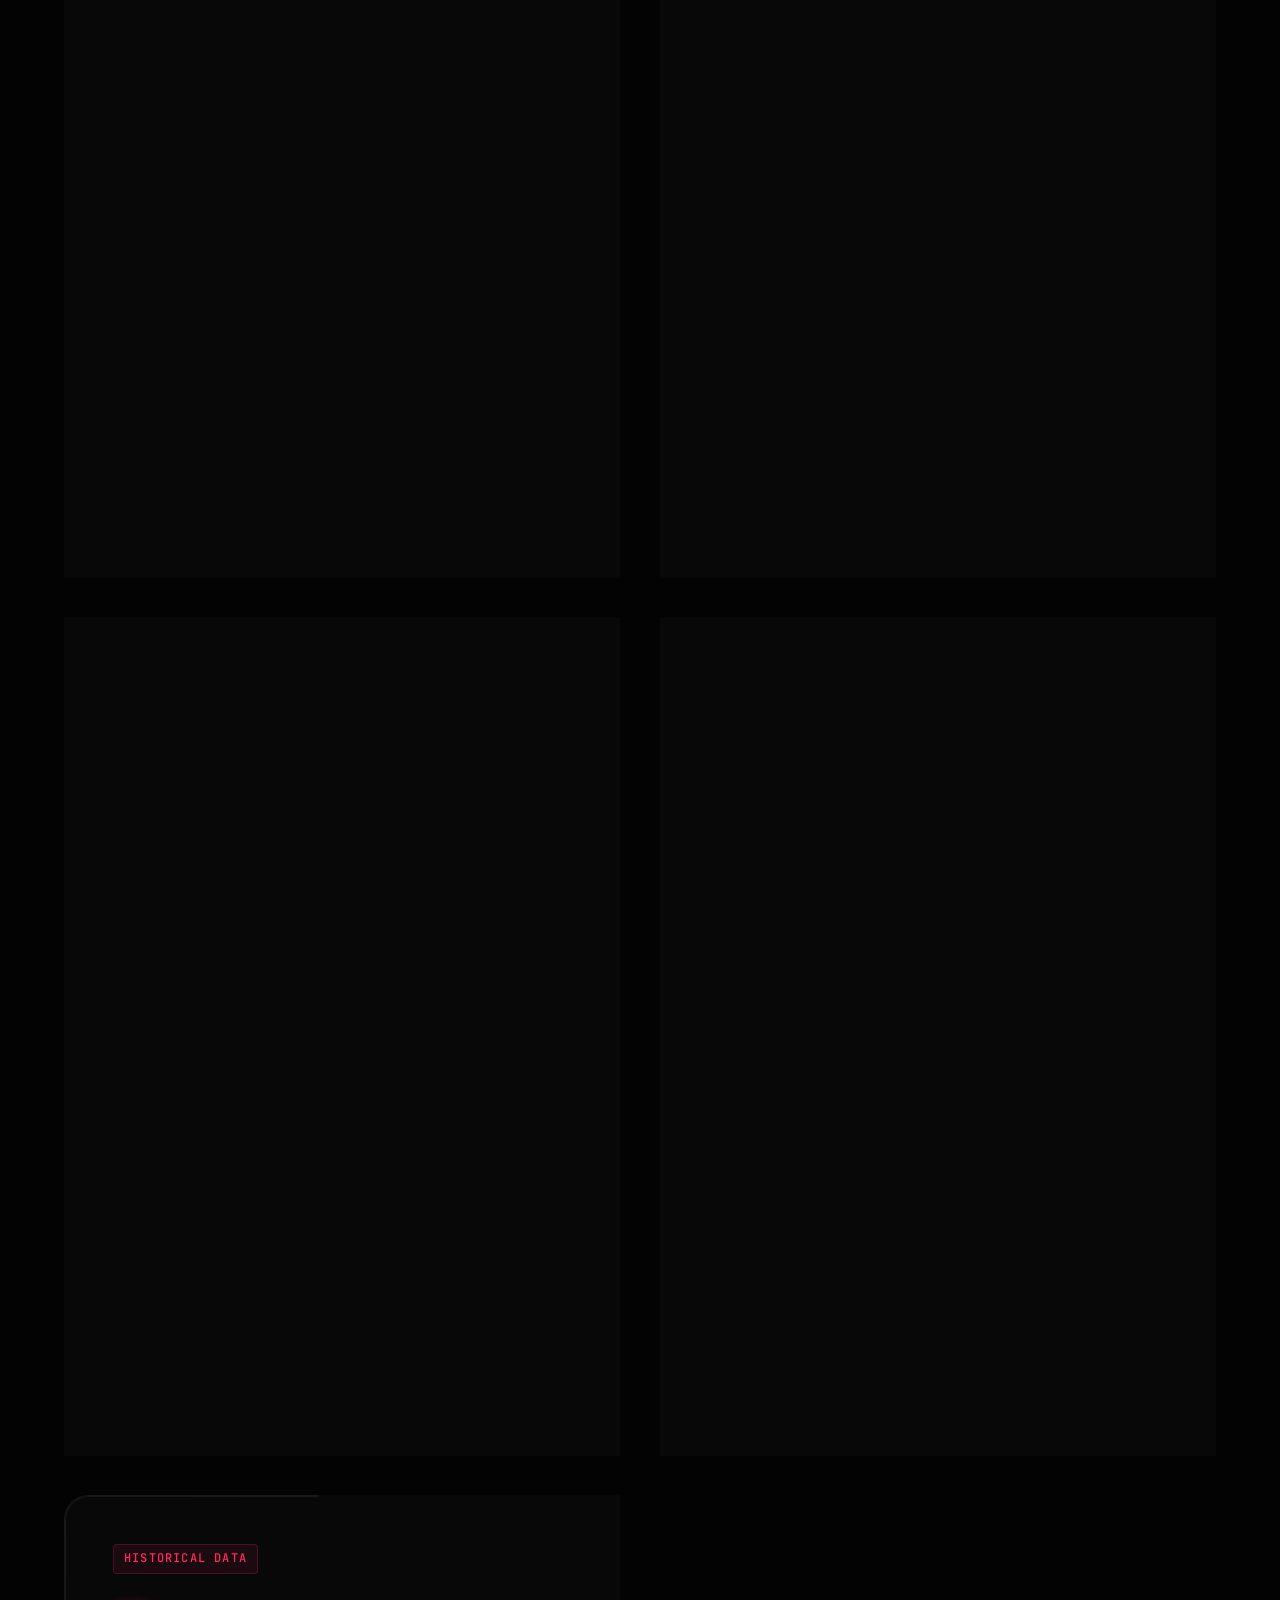
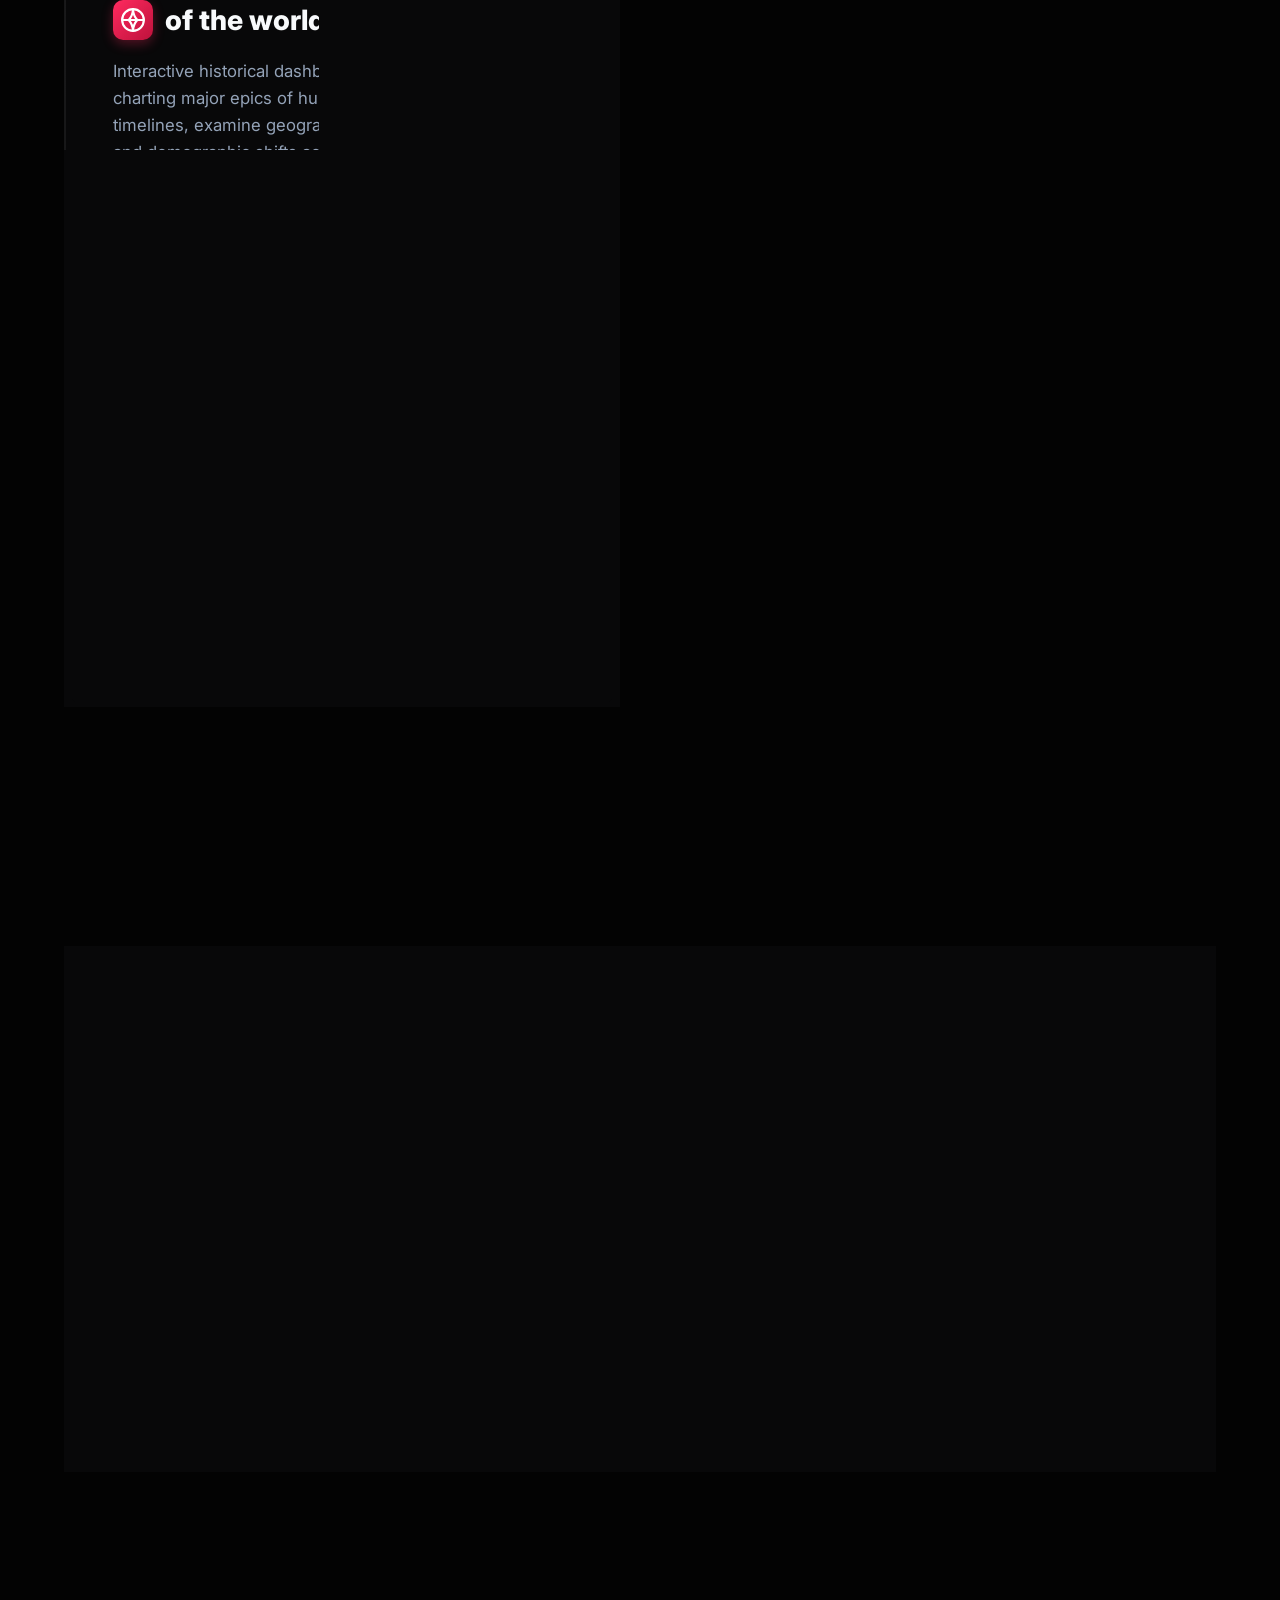
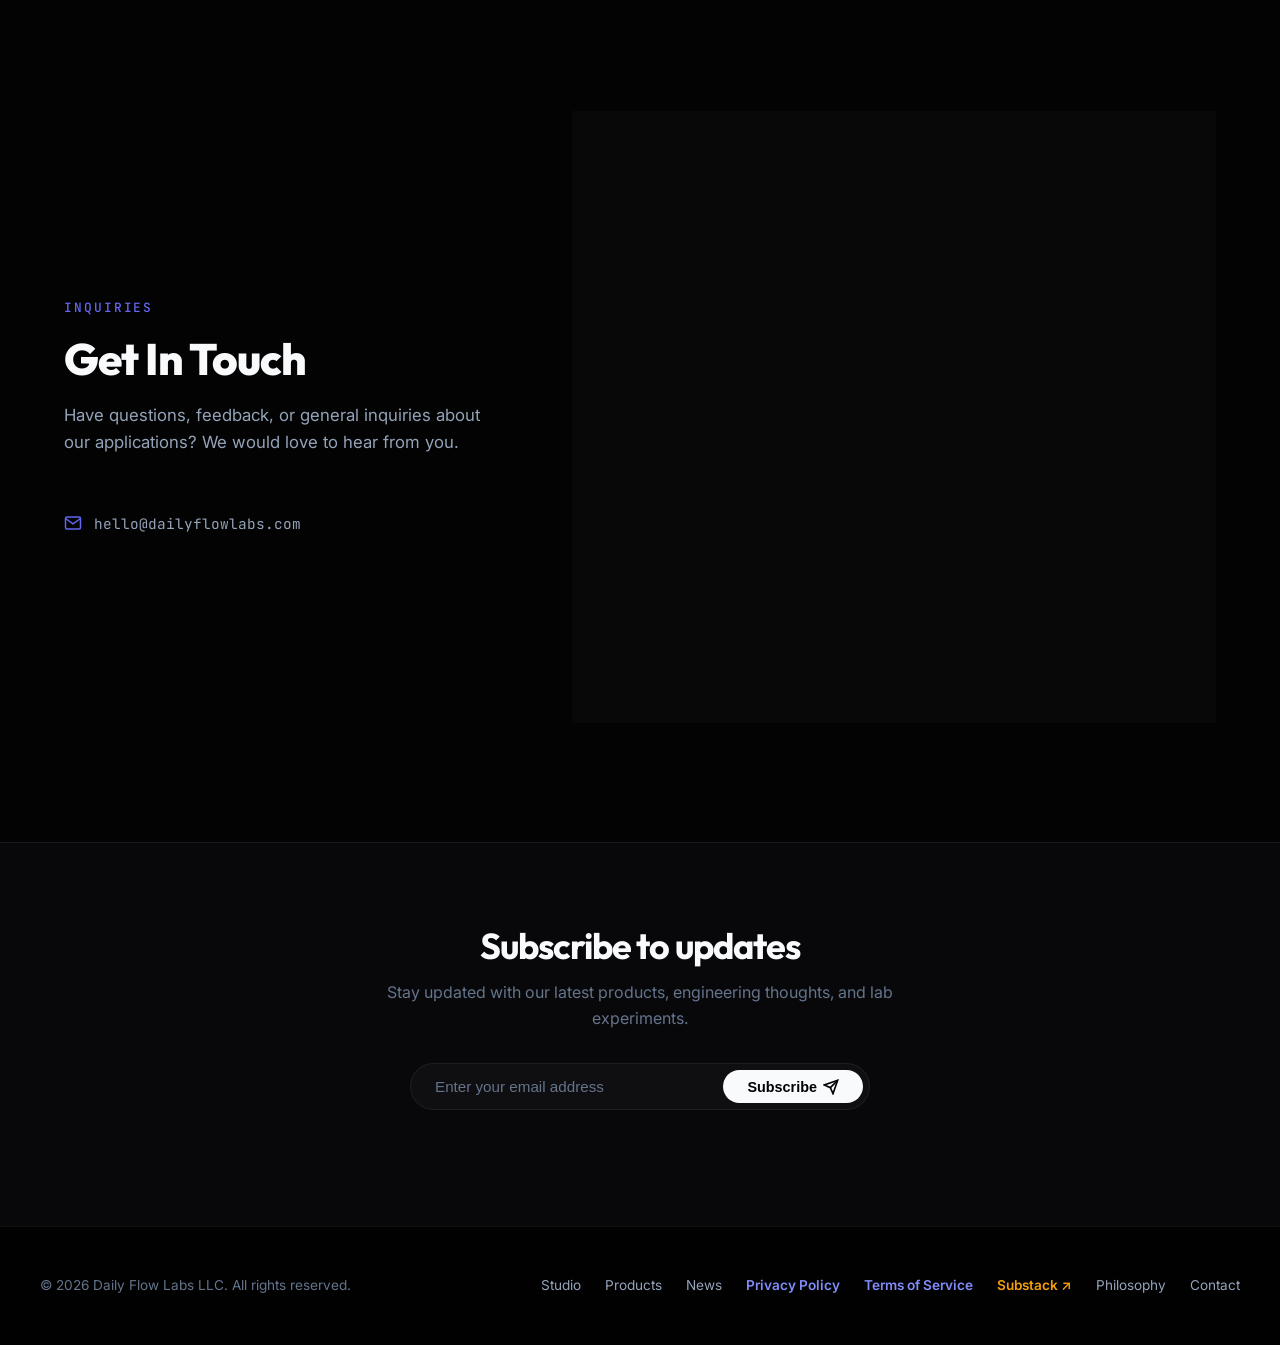
==== commit 1eac2b7f: "feat: add Terms of Service page for Daily Flow Labs LLC" ====
--- a/index.html
+++ b/index.html
@@ -125,6 +125,7 @@
   <!-- Microsoft Clarity -->
   <script type="text/javascript">
       (function(c,l,a,r,i,t,y){
+                var h=window.location.hostname; if(h.includes("localhost")||h.includes("127.0.0.1")||h.startsWith("dev.")) return;
           c[a]=c[a]||function(){(c[a].q=c[a].q||[]).push(arguments)};
           t=l.createElement(r);t.async=1;t.src="https://www.clarity.ms/tag/"+i;
           y=l.getElementsByTagName(r)[0];y.parentNode.insertBefore(t,y);
@@ -908,6 +909,8 @@
         <li><a href="#about">Studio</a></li>
         <li><a href="#products">Products</a></li>
         <li><a href="news.html">News</a></li>
+        <li><a href="privacy.html" style="color: #818cf8; font-weight: 600;">Privacy Policy</a></li>
+        <li><a href="terms.html" style="color: #818cf8; font-weight: 600;">Terms of Service</a></li>
         <li><a href="https://substack.com/@dailyflowlabs" target="_blank" rel="noopener noreferrer" style="color: #f59e0b; font-weight: 600;">Substack ↗</a></li>
         <li><a href="#philosophy">Philosophy</a></li>
         <li><a href="#contact">Contact</a></li>
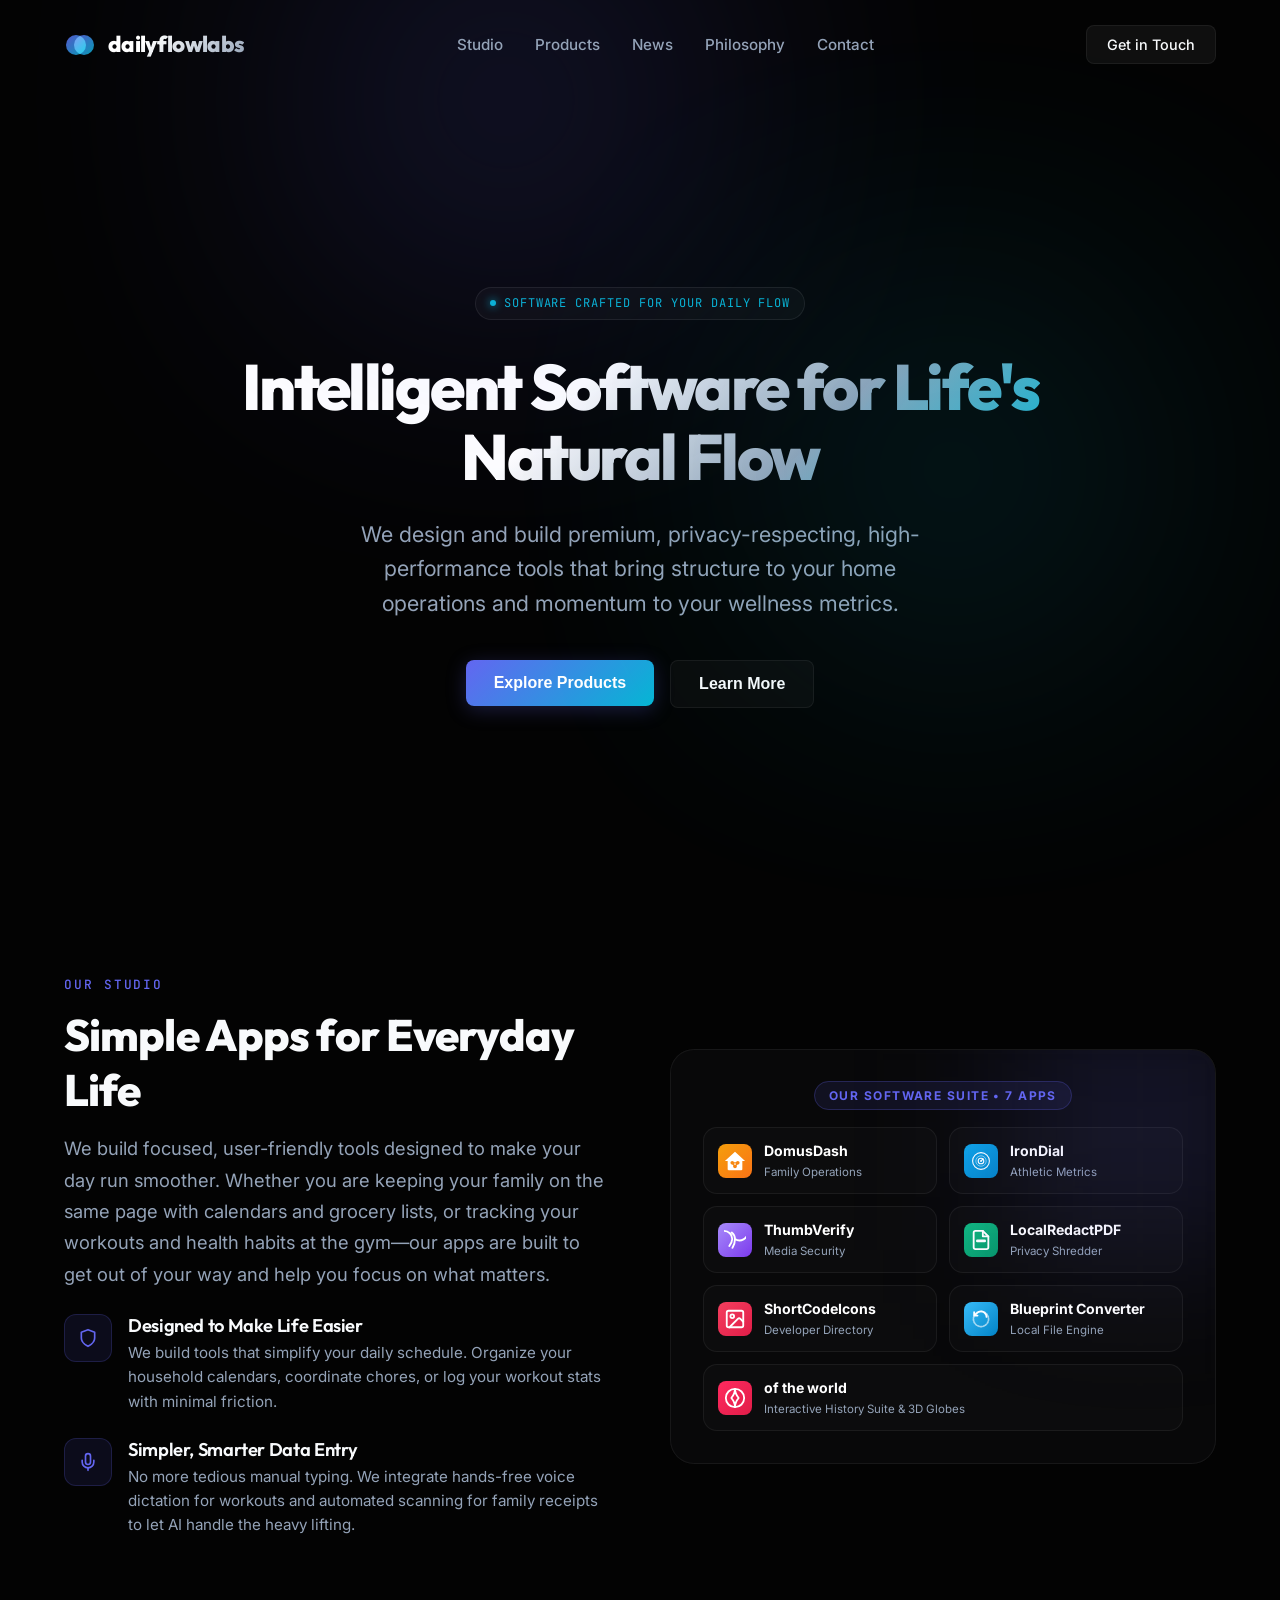
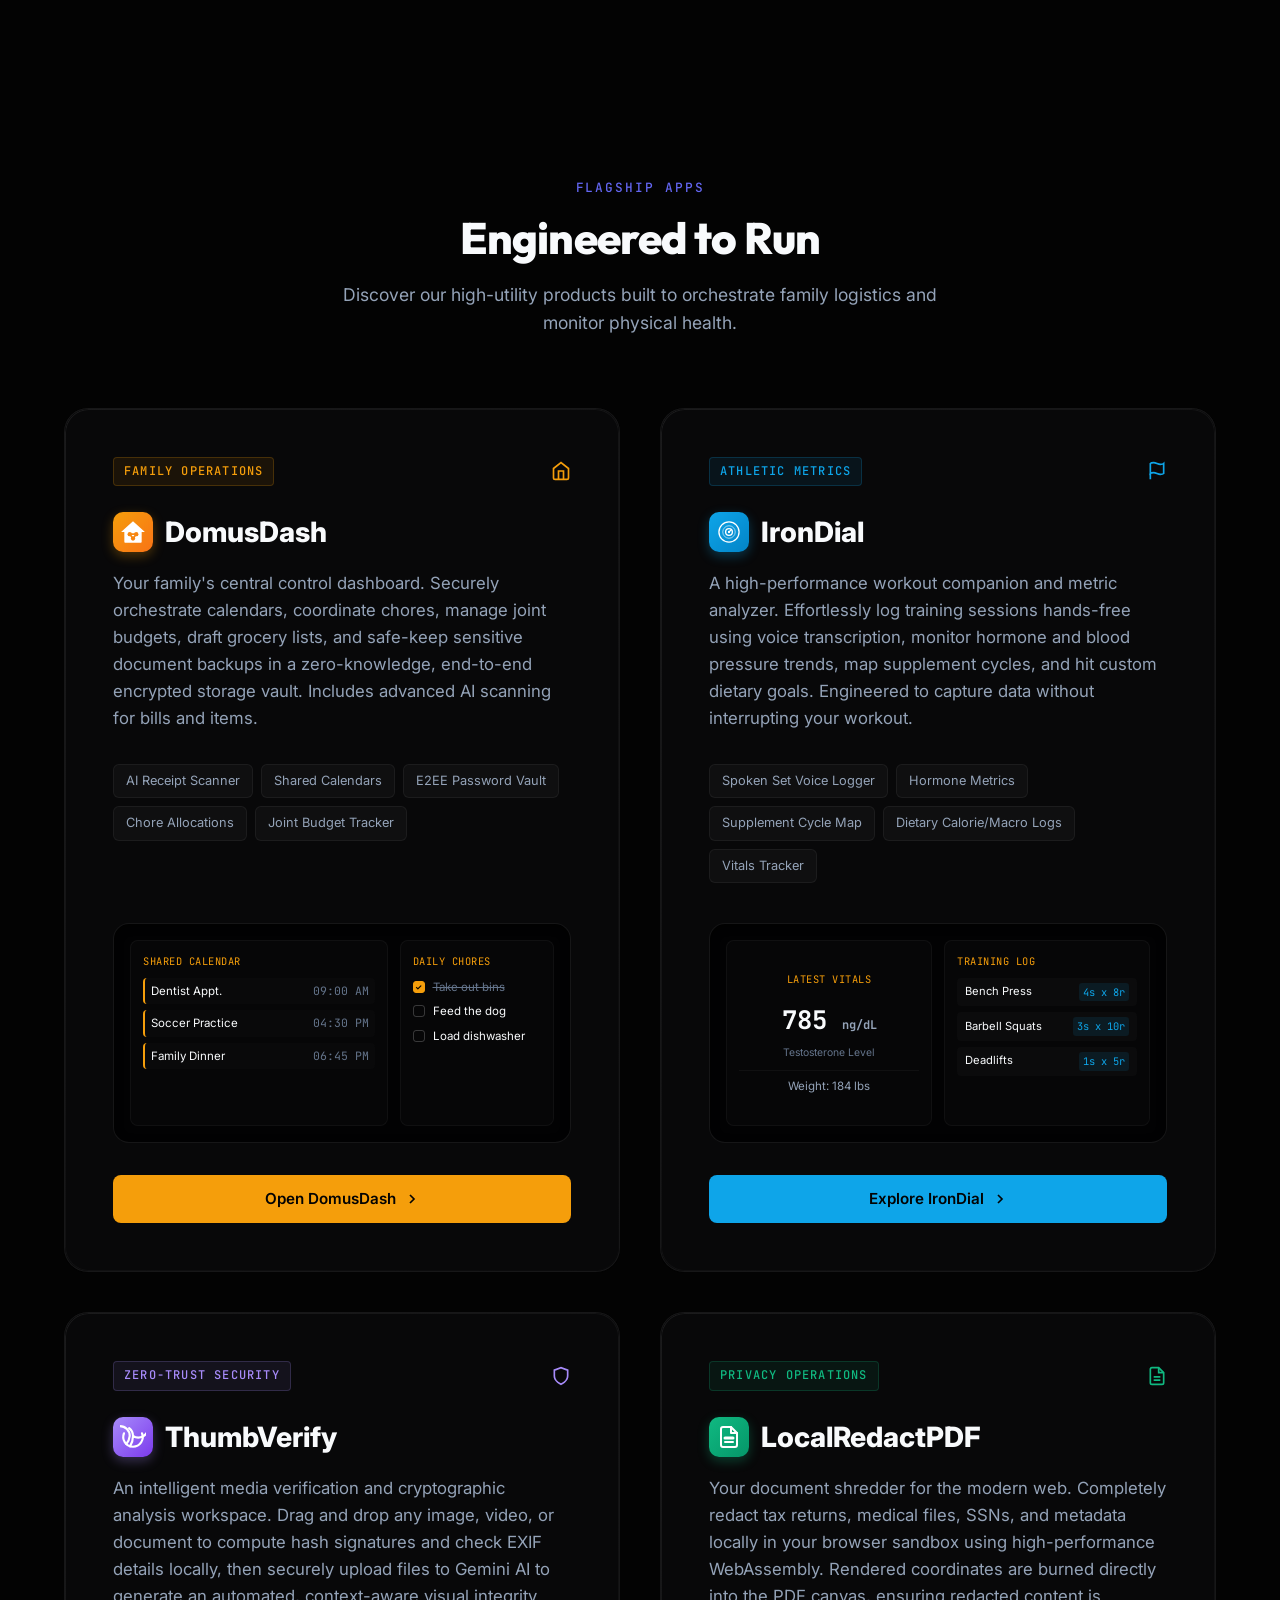
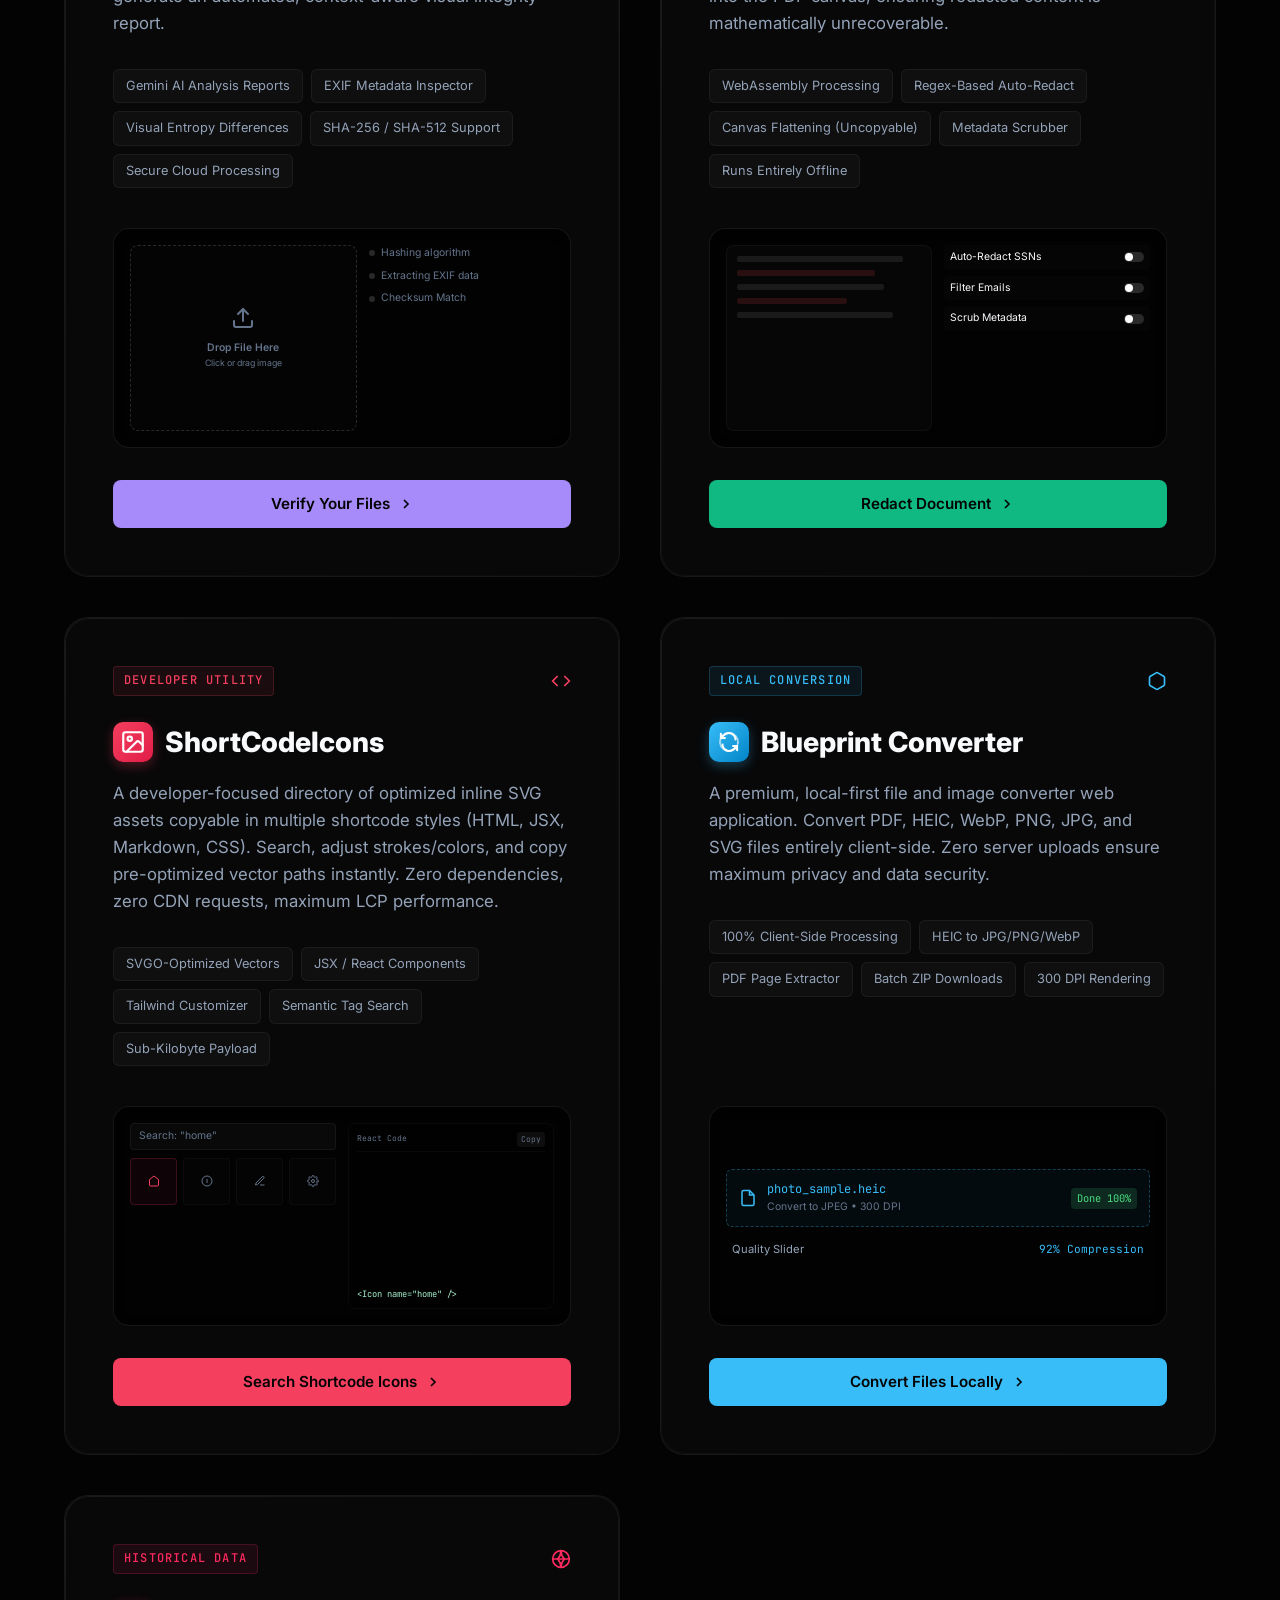
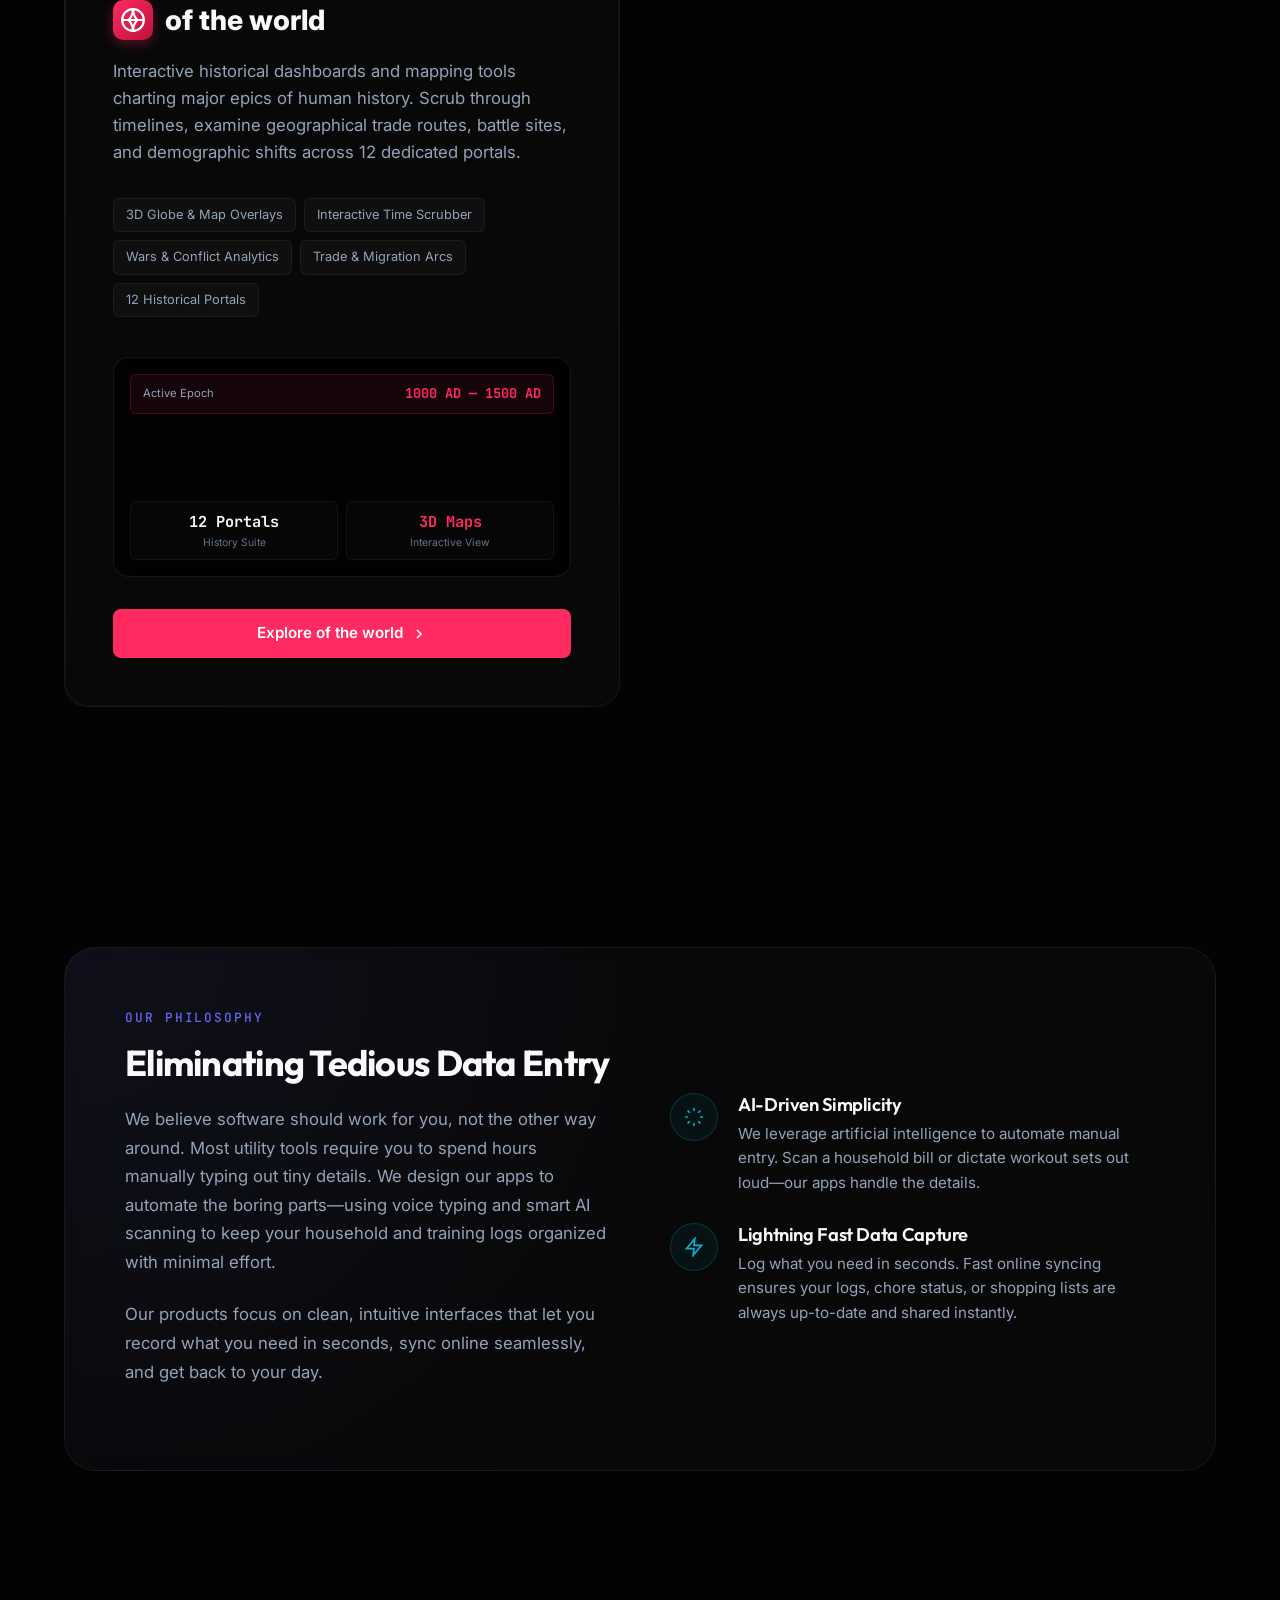
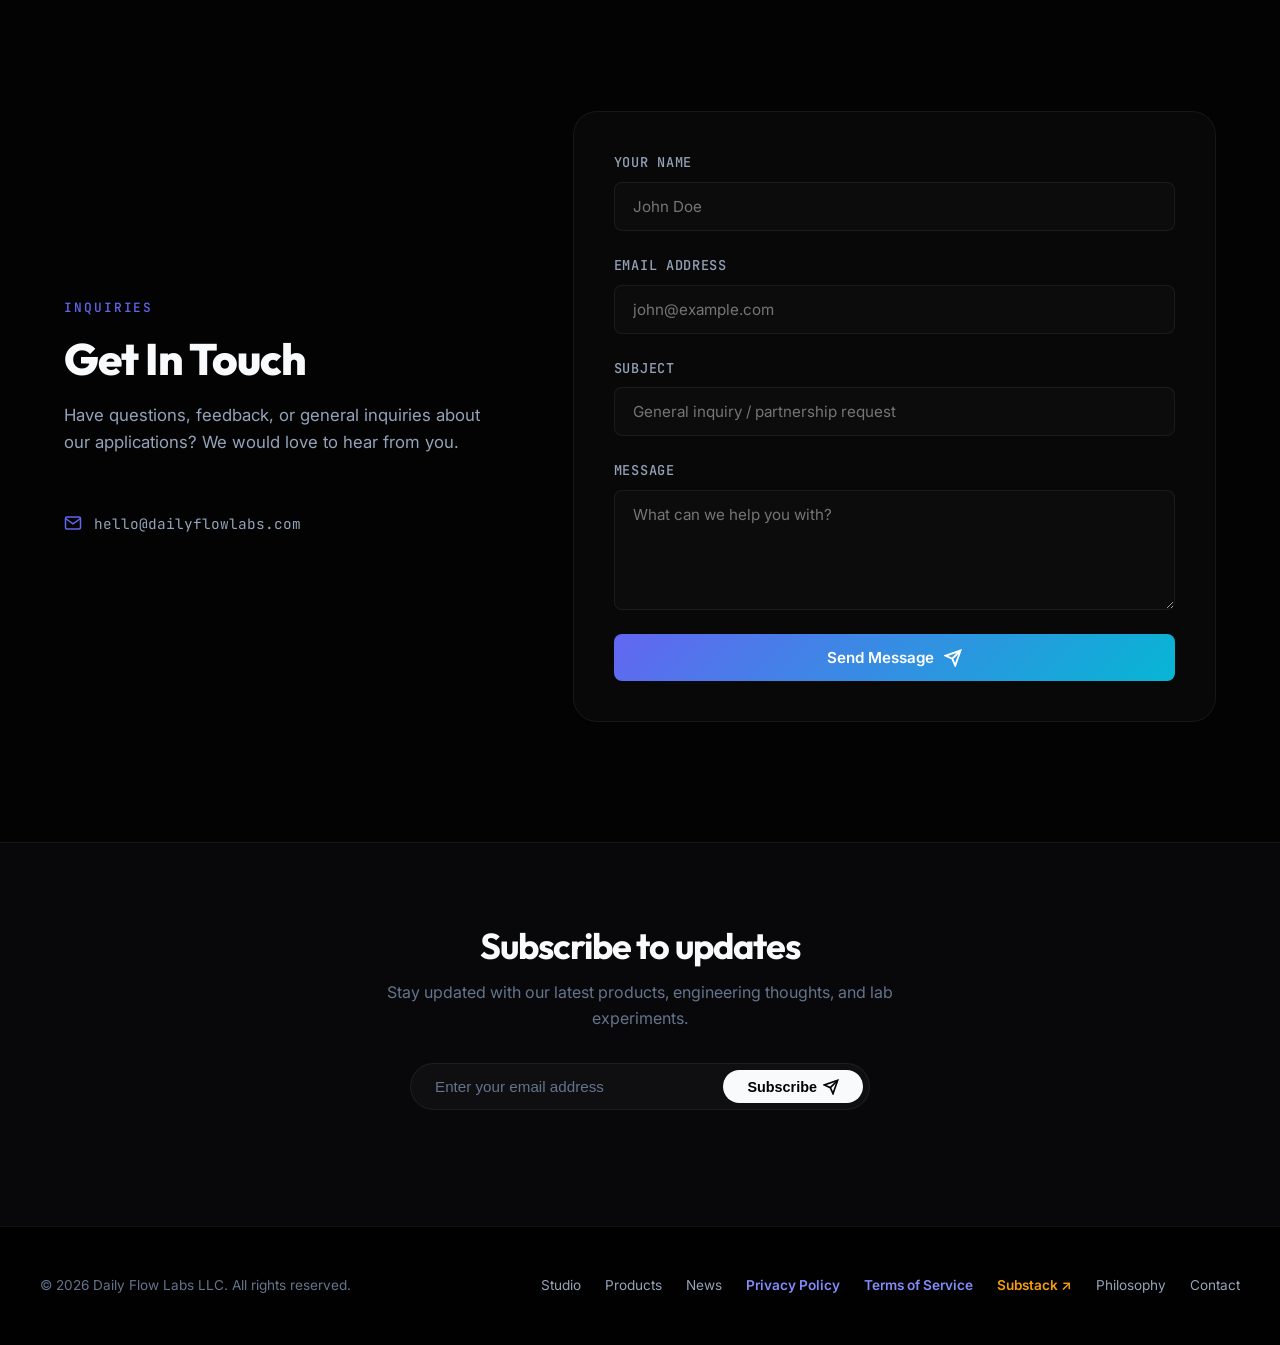
==== commit 7305058b: "feat: add facebook domain verification tag to index.html" ====
--- a/index.html
+++ b/index.html
@@ -13,6 +13,7 @@
 
   <meta charset="UTF-8">
   <meta name="viewport" content="width=device-width, initial-scale=1.0">
+  <meta name="facebook-domain-verification" content="po1gfbxn0o5iw0r3s3bvpyk7ja5fzh" />
   
   <!-- SEO Meta Tags -->
   <title>Daily Flow Labs LLC - Software Studio</title>
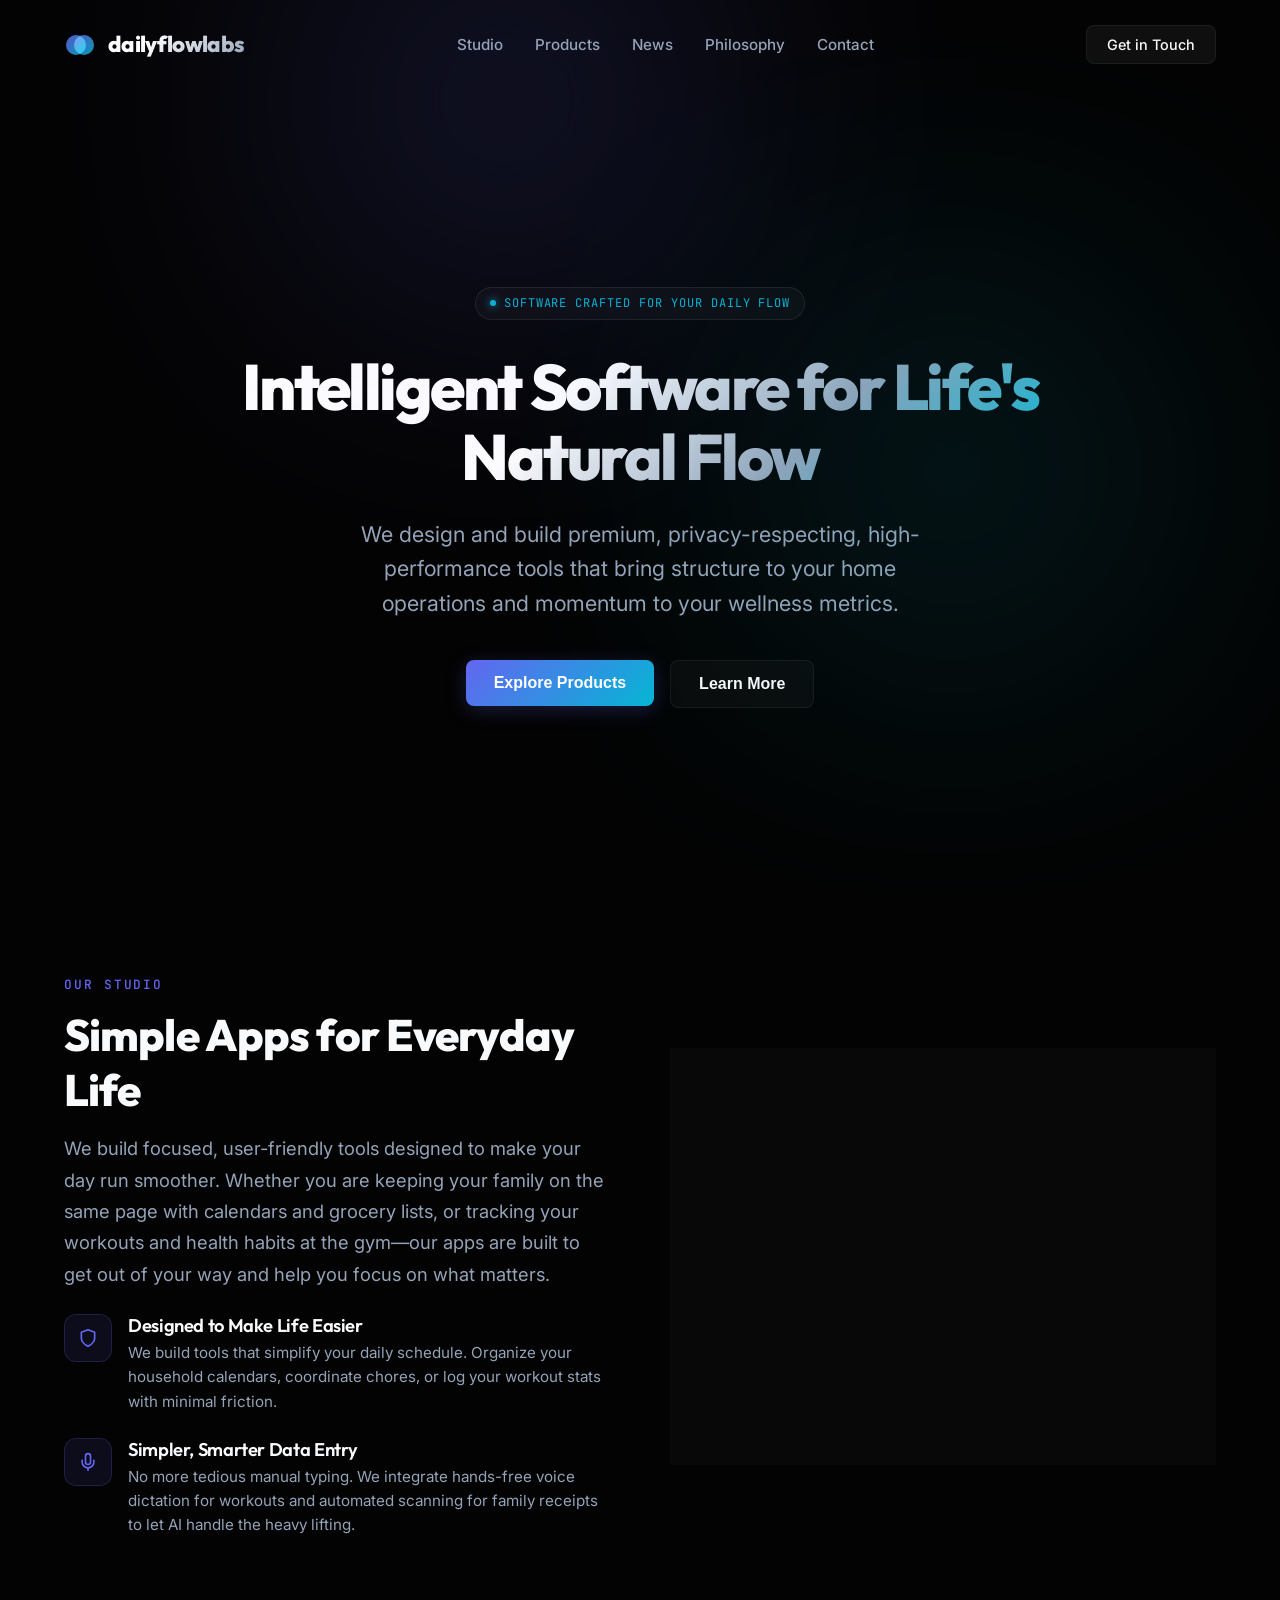
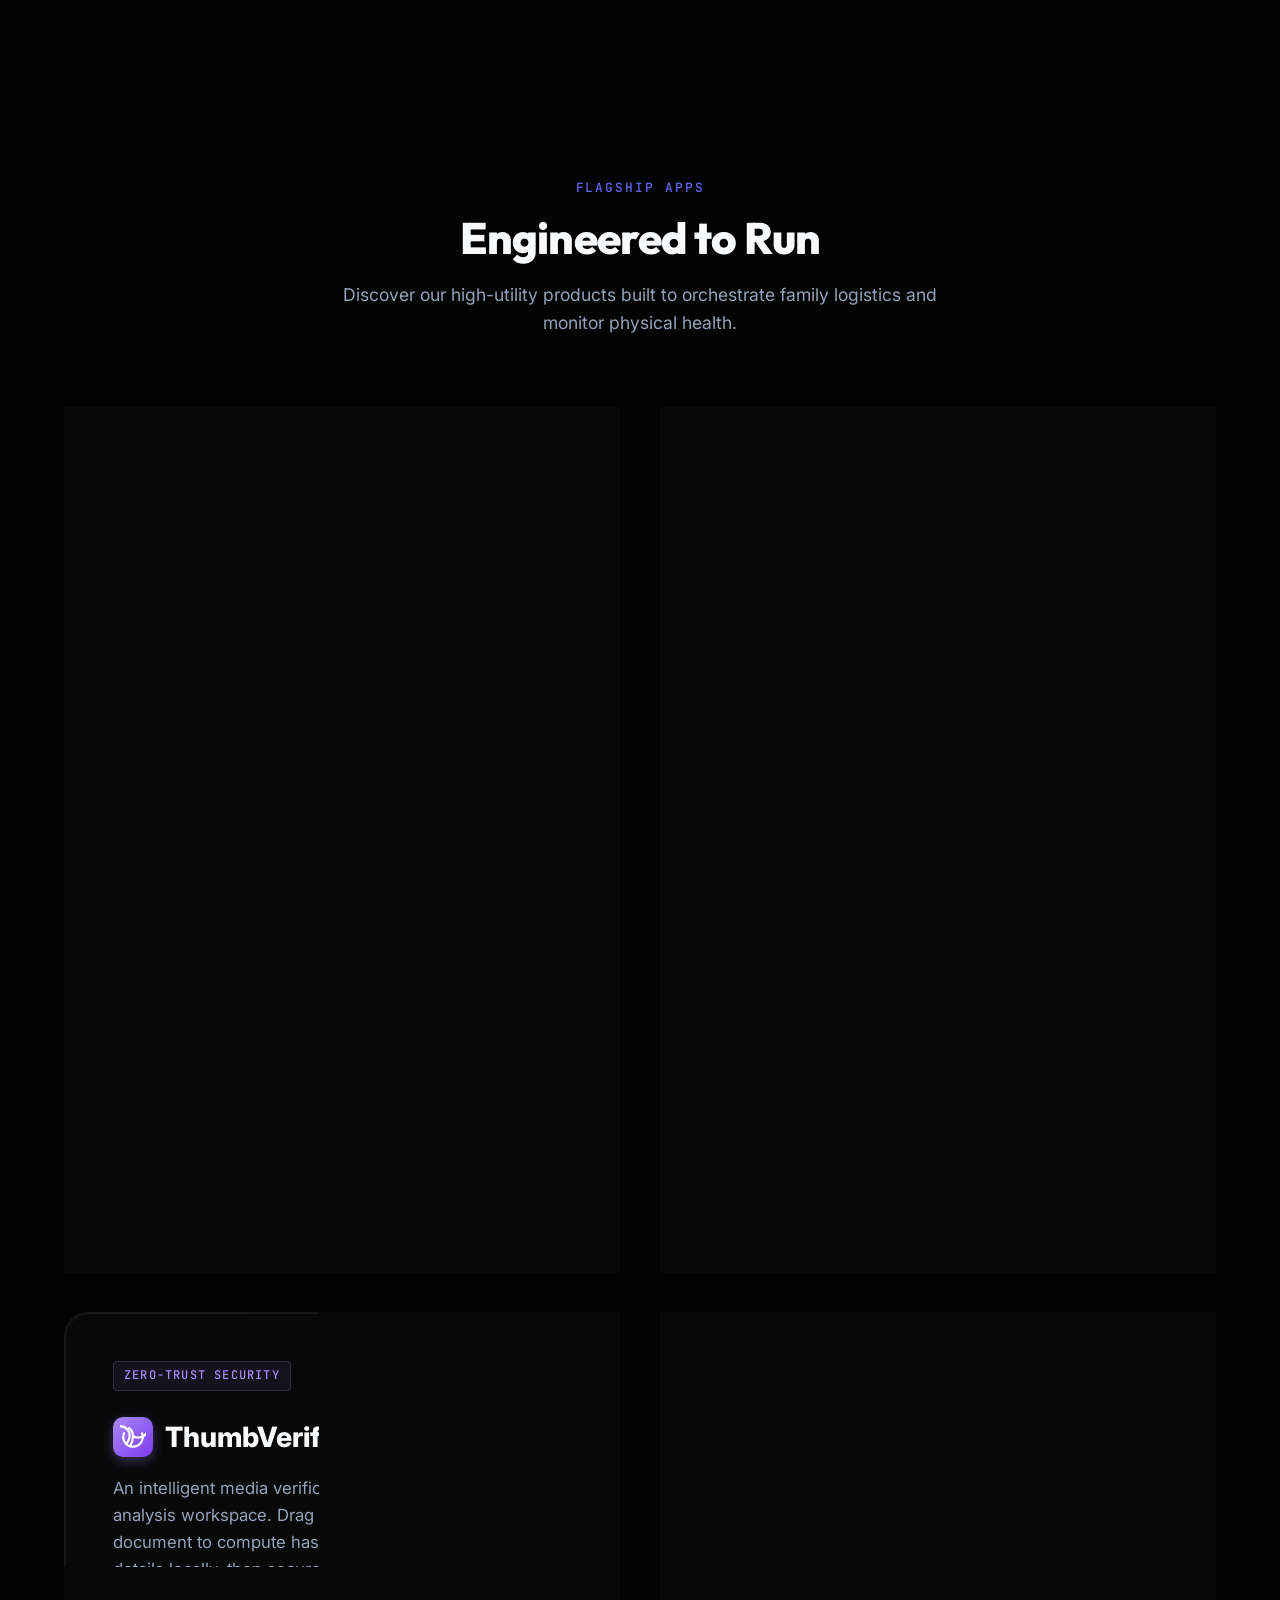
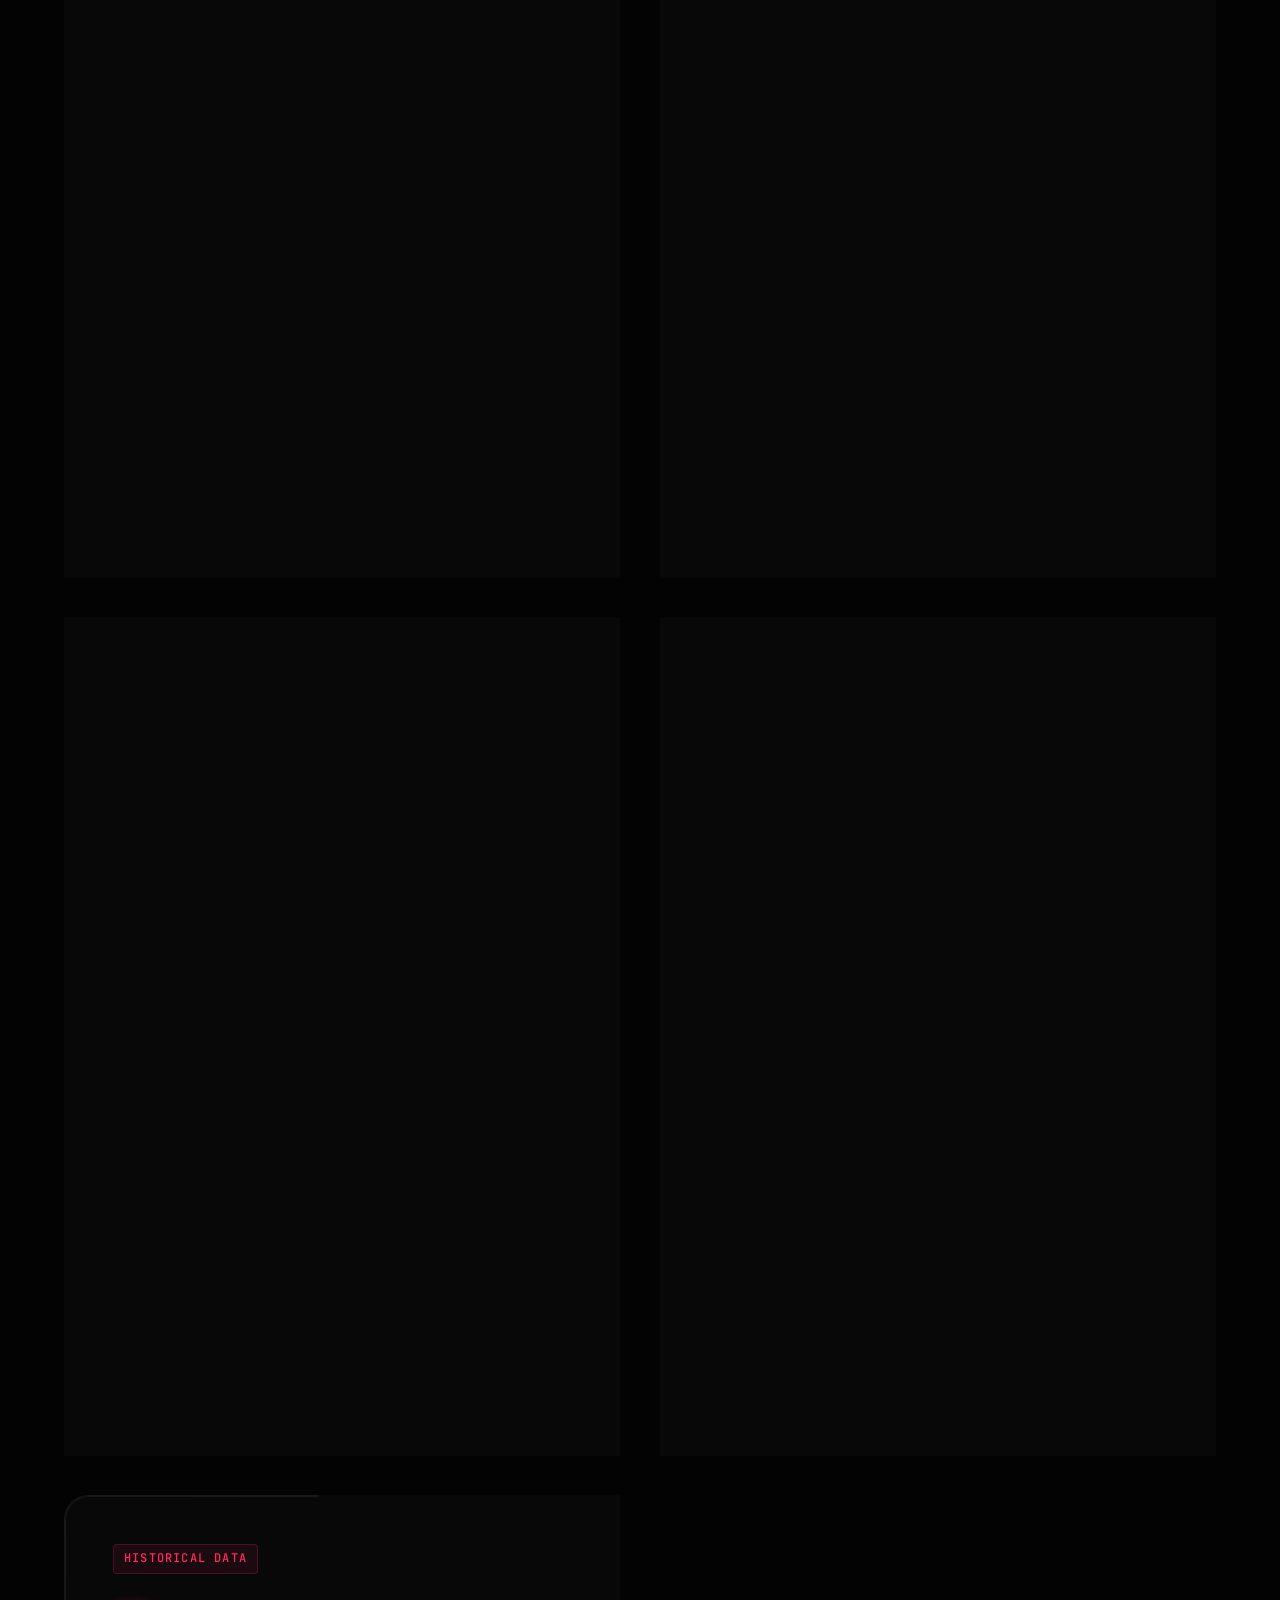
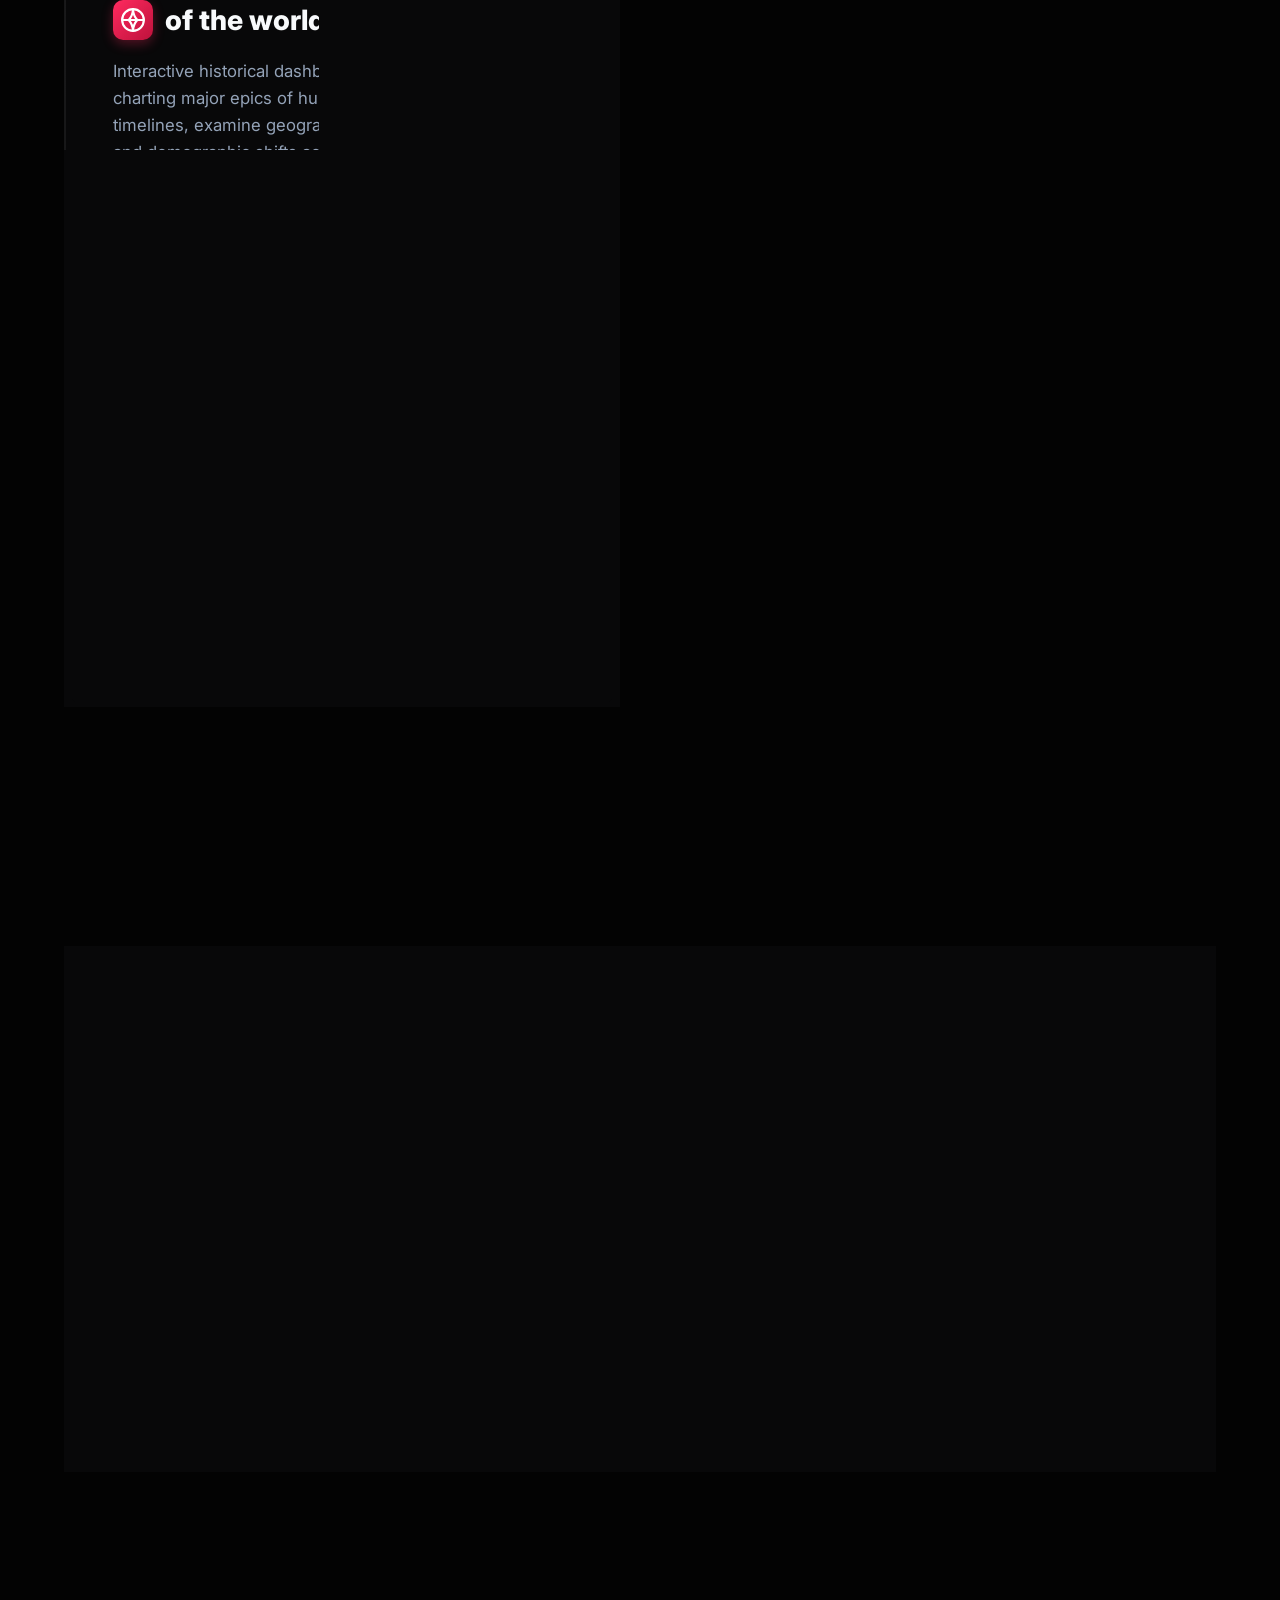
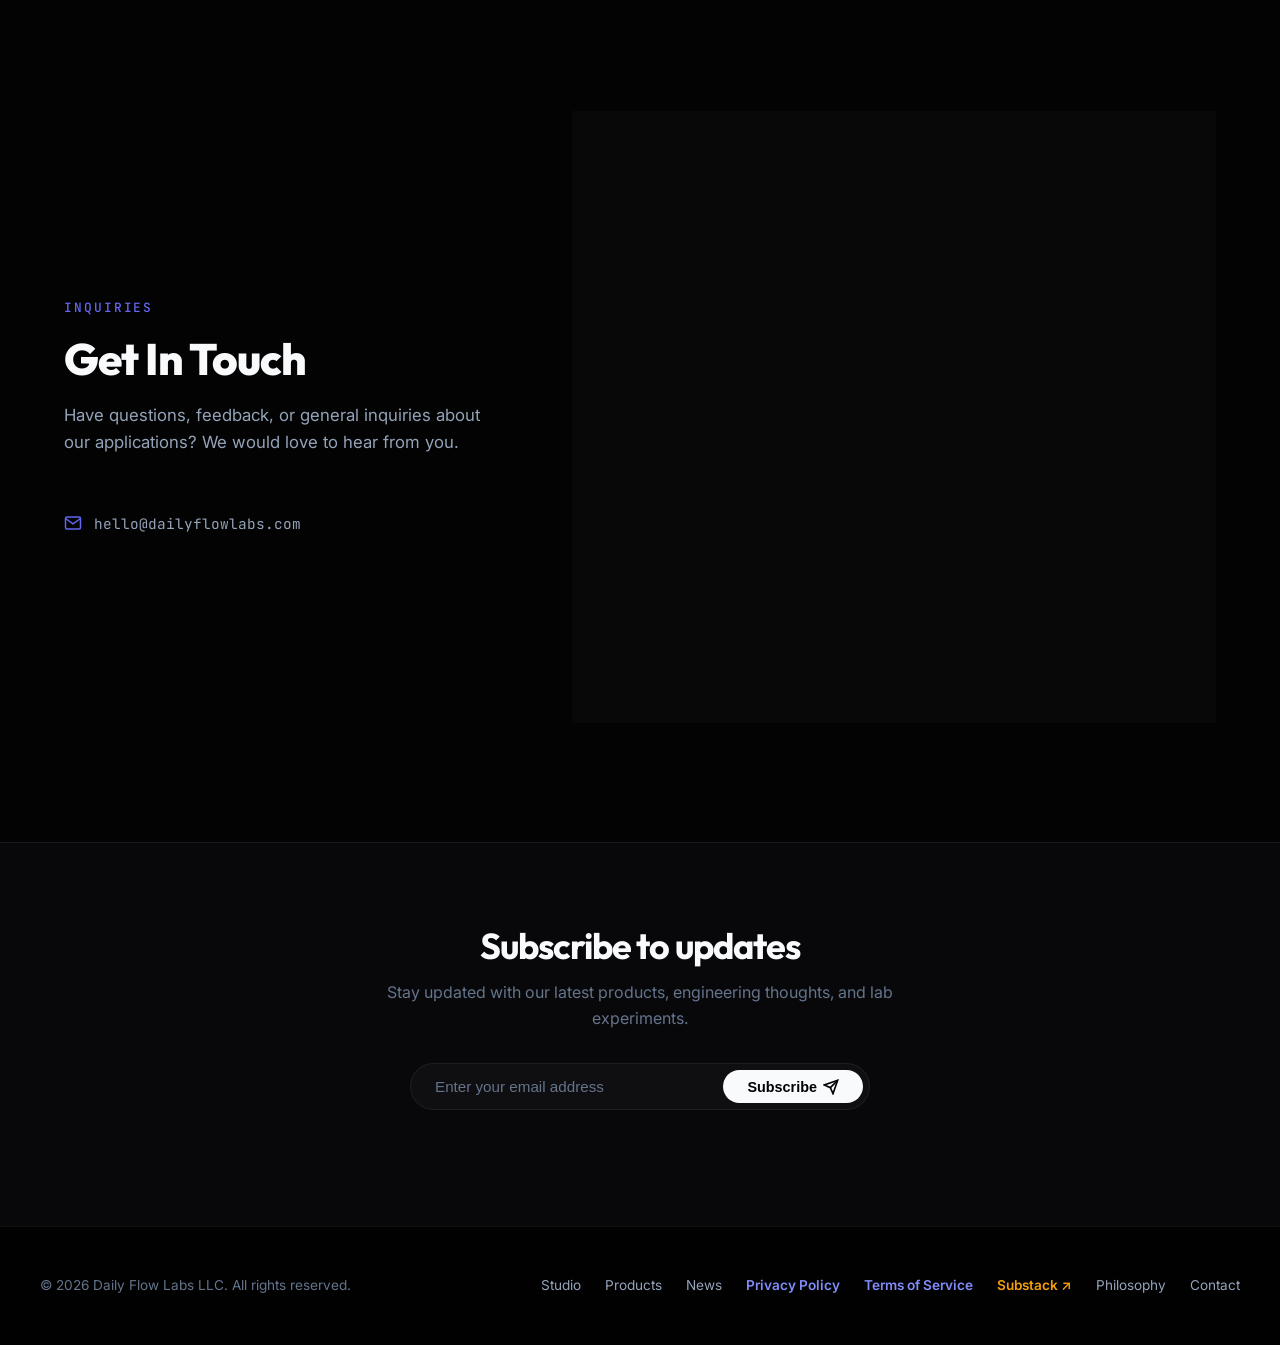
==== commit 9ca65cb9: "feat: add fb:app_id metadata tag placeholder" ====
--- a/index.html
+++ b/index.html
@@ -14,6 +14,7 @@
   <meta charset="UTF-8">
   <meta name="viewport" content="width=device-width, initial-scale=1.0">
   <meta name="facebook-domain-verification" content="po1gfbxn0o5iw0r3s3bvpyk7ja5fzh" />
+  <meta property="fb:app_id" content="" />
   
   <!-- SEO Meta Tags -->
   <title>Daily Flow Labs LLC - Software Studio</title>
